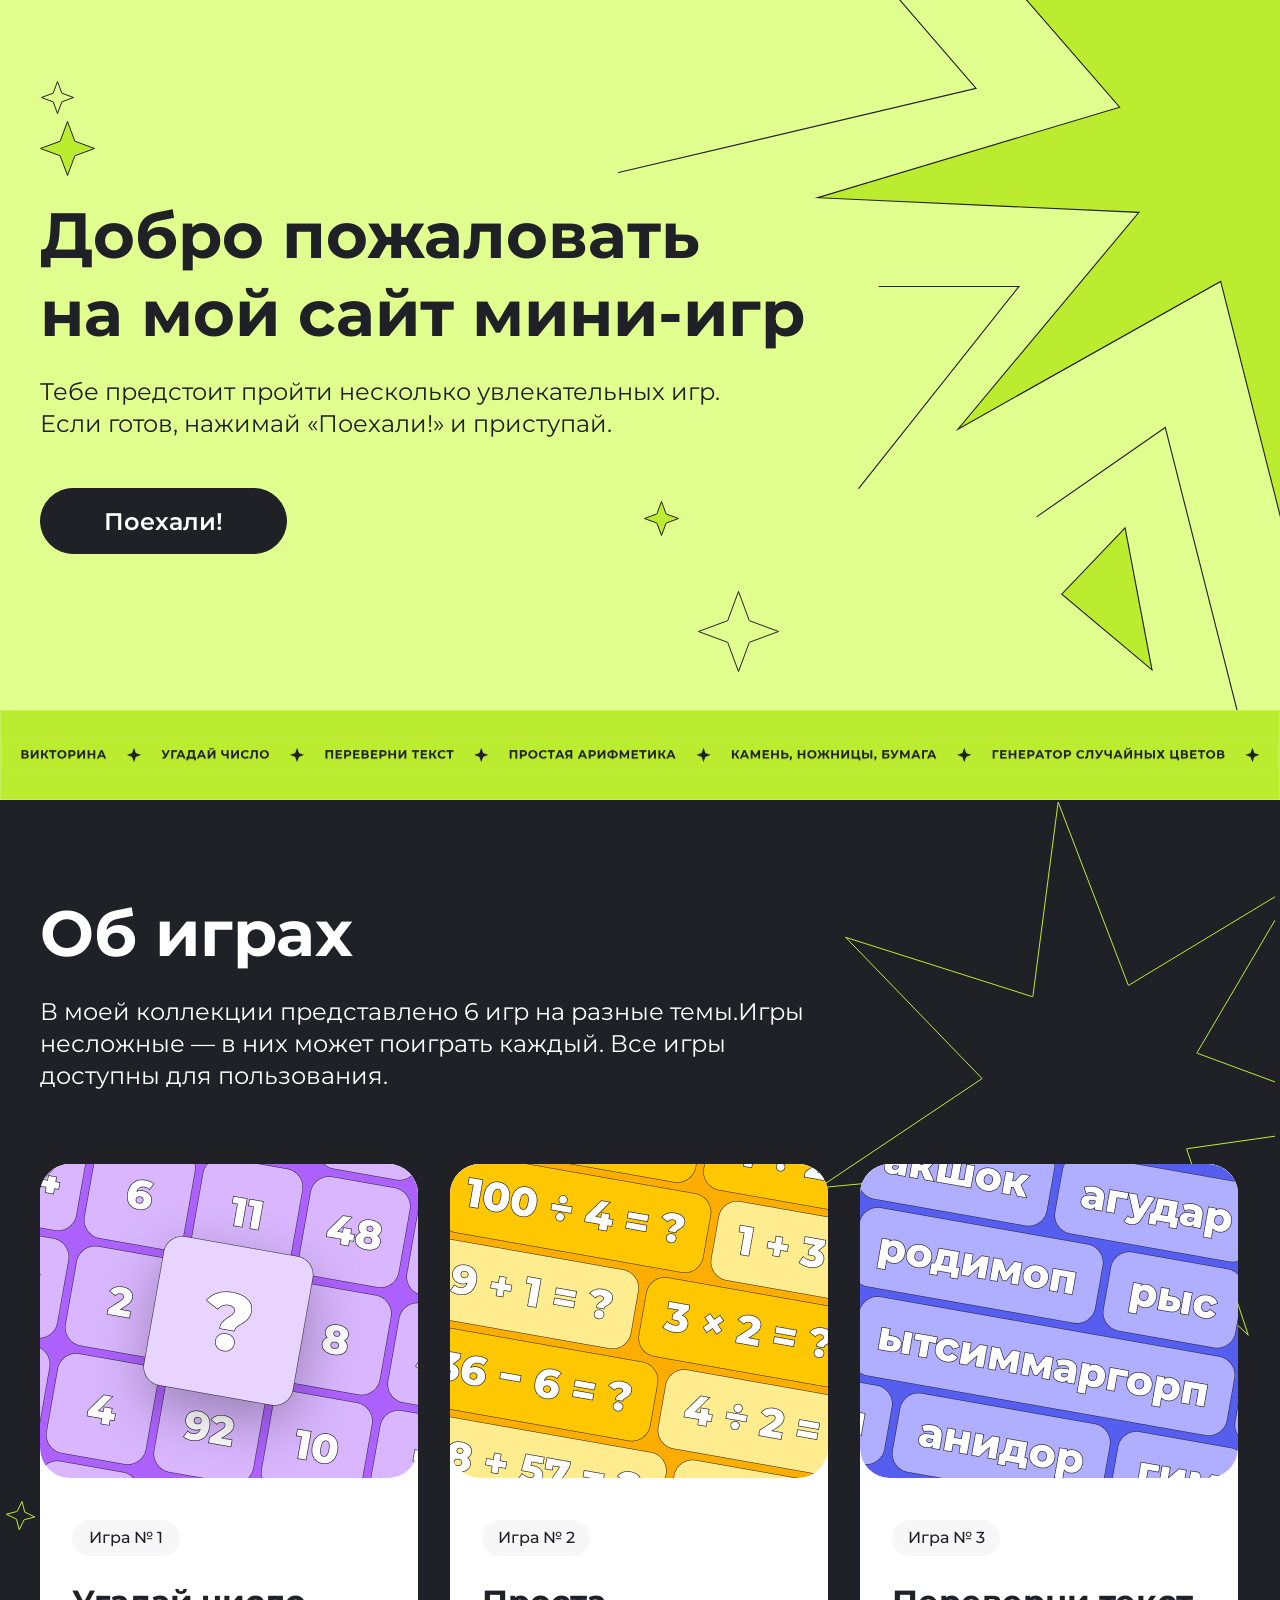
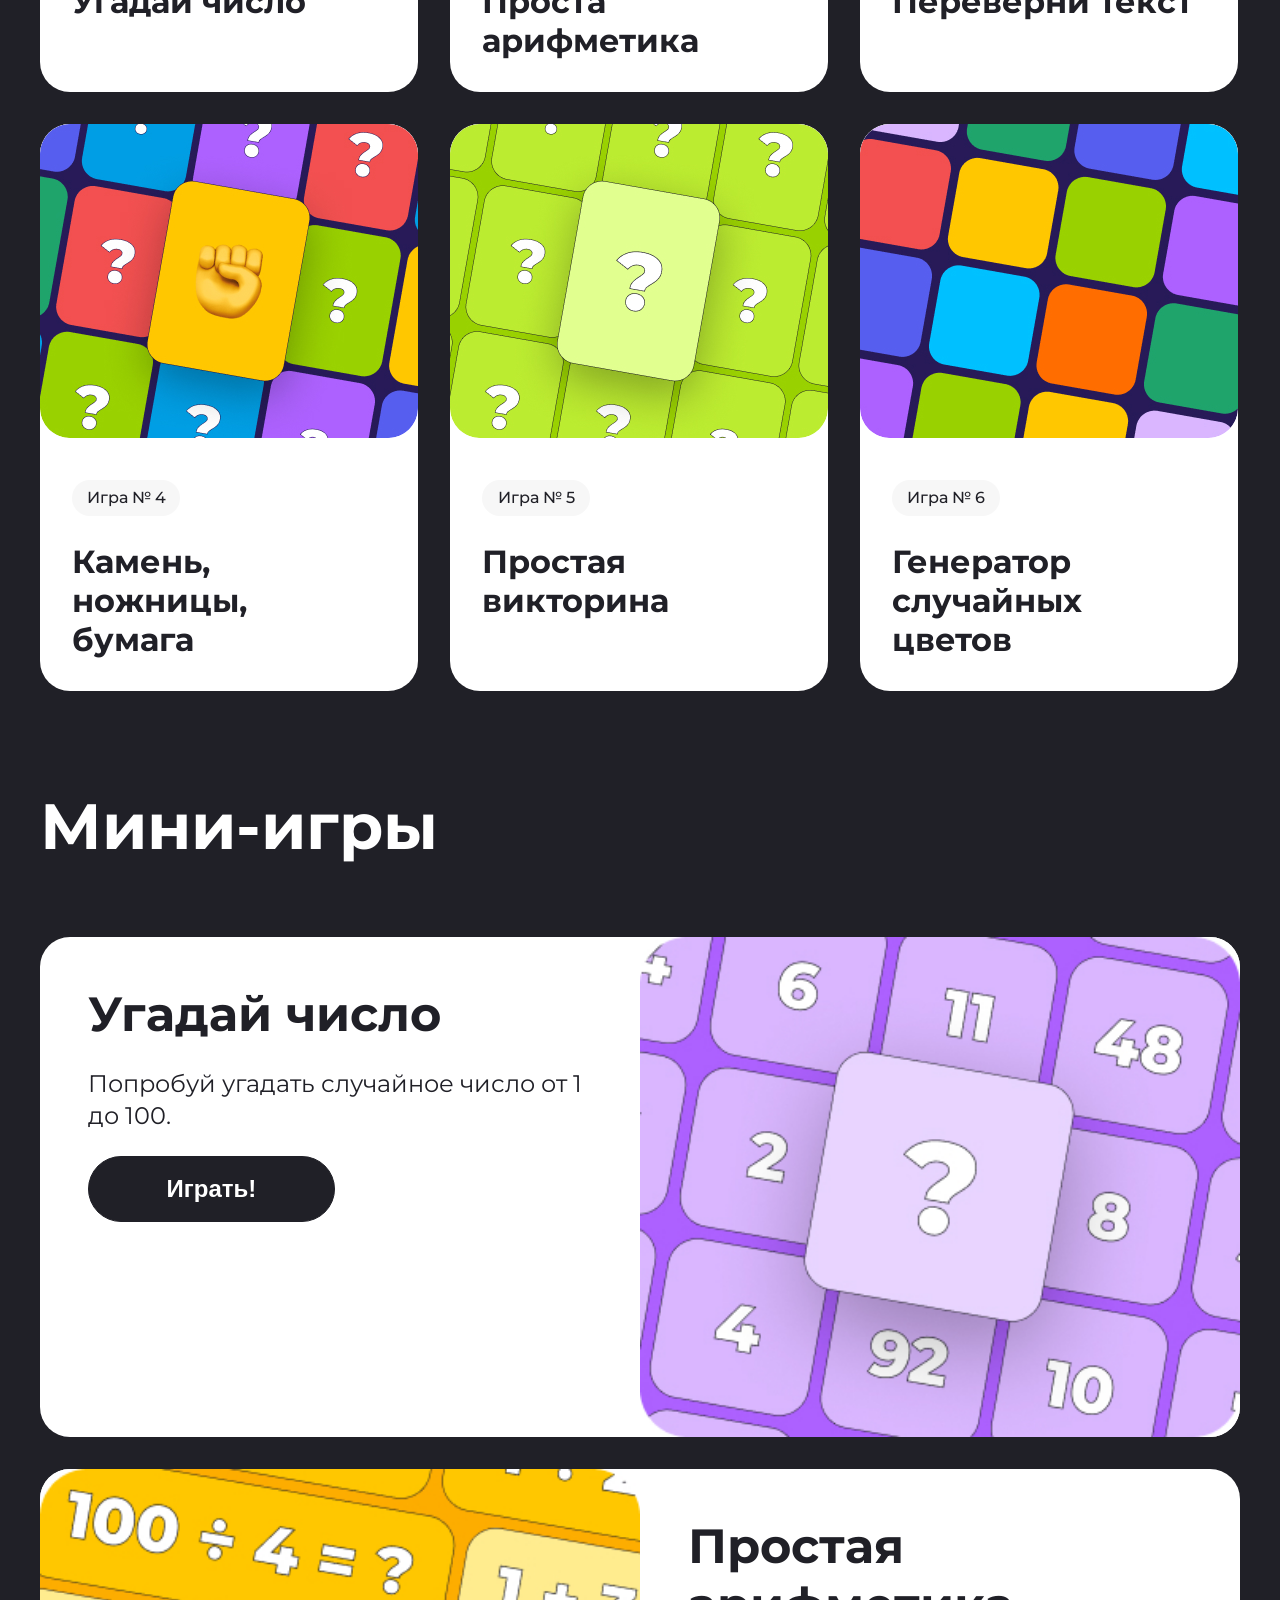
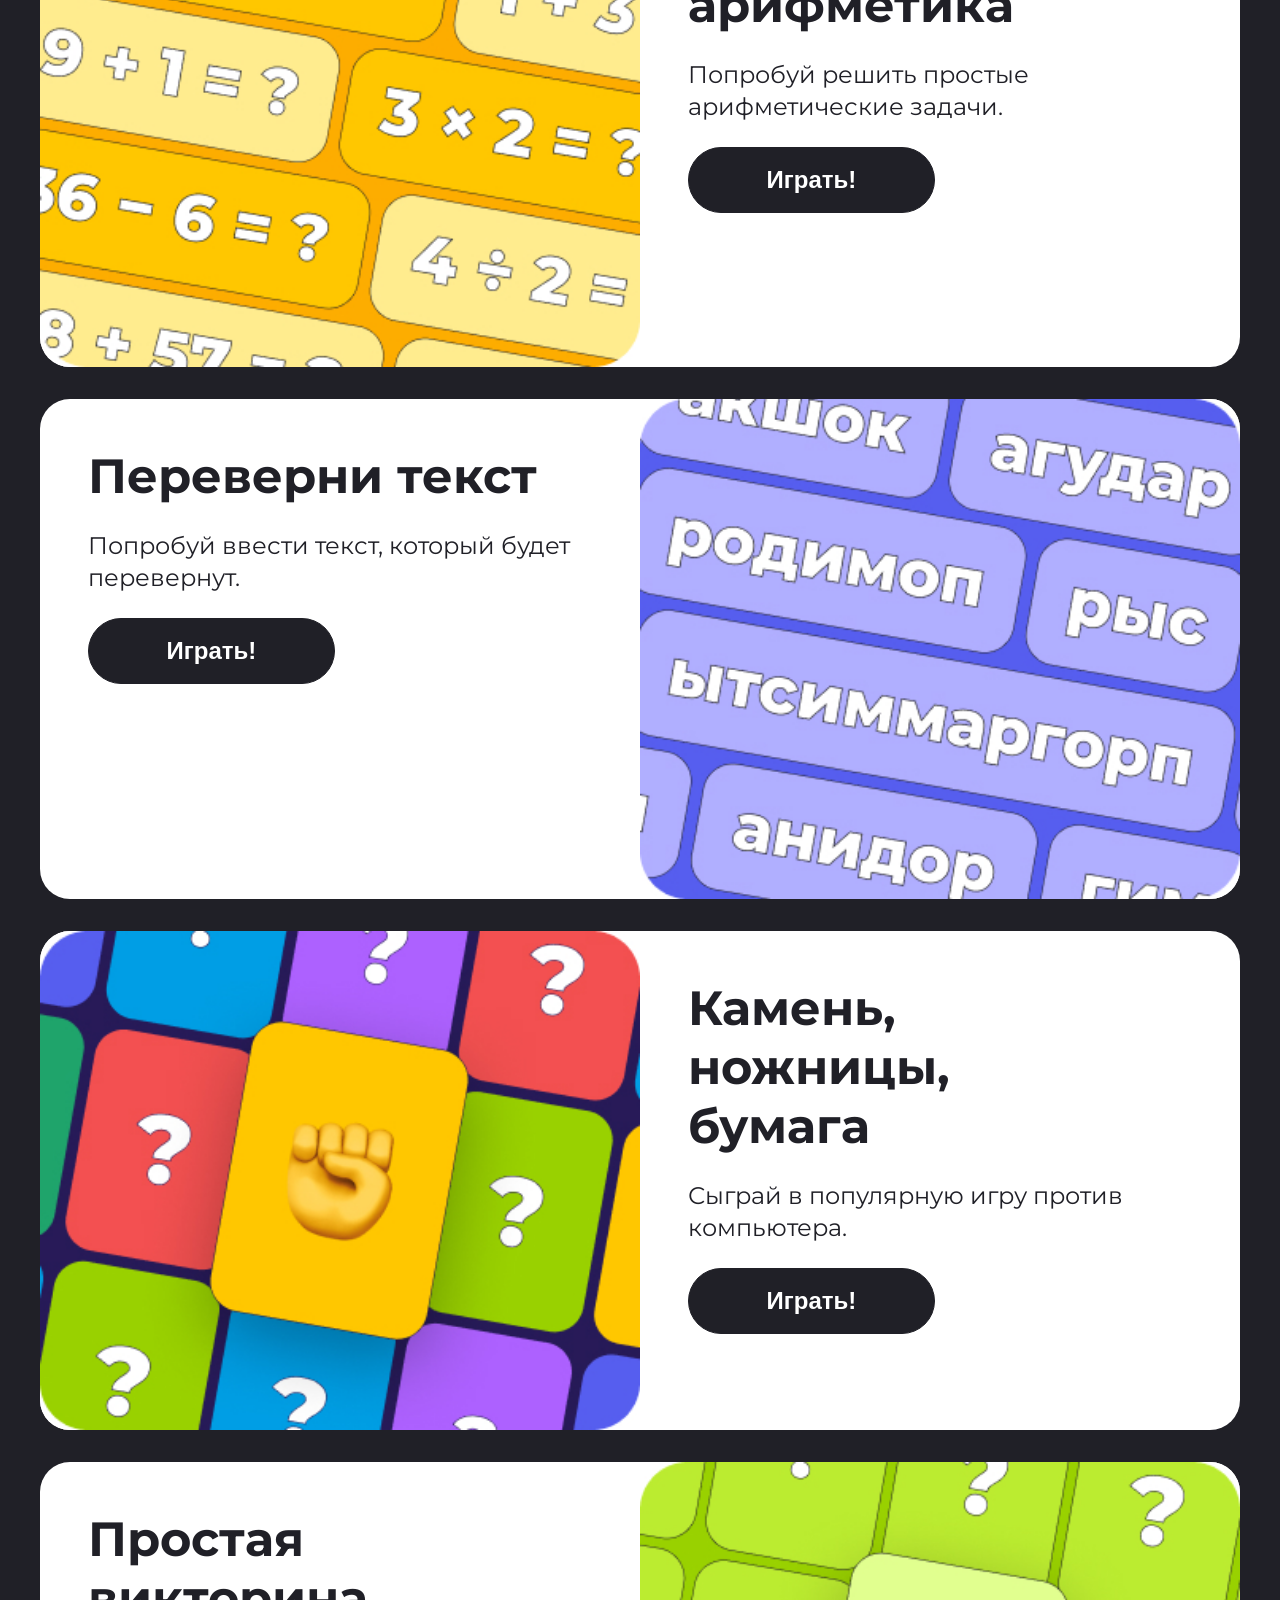
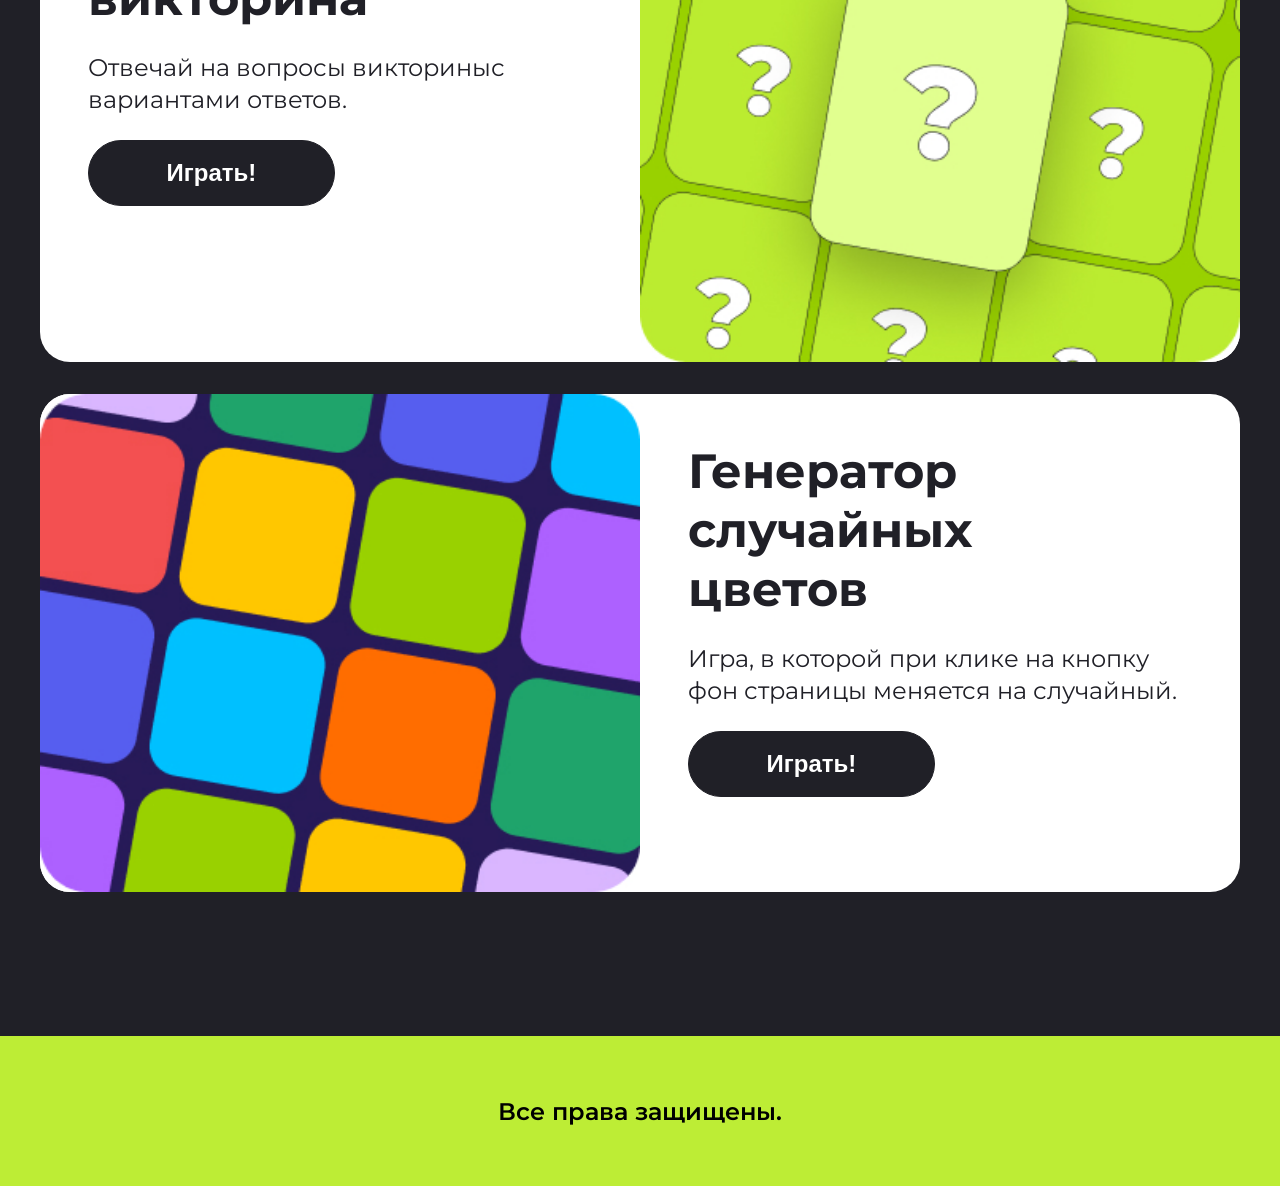
==== html-2hd/index.html @ 78766c41 "hw-4: Верстка сайта" ====
<!DOCTYPE html>
<html lang="en">
<head>
    <meta charset="UTF-8">
    <meta name="viewport" content="width=device-width, initial-scale=1.0">
    <title>mini games</title>
    <link rel="stylesheet" href="style.css">
    <link href="https://fonts.googleapis.com/css2?family=Montserrat:ital,wght@0,100..900;1,100..900&amp;display=swap" rel="stylesheet">
</head>
<body>
    <header class="header-img center">
        <img class="header-img__group" src="./img/Group 1597880565.svg" alt="Картинка для десктопа">
        <img class="header-img__mobil" src="./mobil/Vector.svg" alt="Картинка для мобильных">
        <img class="header-img__star2" src="./img/Star 2.svg" alt="Картинка для десктопа">
        <img class="header-img__mobil1" src="./mobil/svez.svg" alt="Картинка для мобильных">
        <img class="header-img__star3" src="./img/Star 3.svg" alt="Картинка для десктопа">
        <img class="header-img__mobil2" src="./mobil/svezd.svg" alt="Картинка для мобильных">
        <img class="header-img__star5" src="./img/Star 5.svg" alt="Картинка для десктопа">
        <img class="header-img__mobil3" src="./mobil/vniz.svg" alt="Картинка для мобильных">
        <img class="header-img__star4" src="./img/Star 4.svg" alt="Картинка для десктопа">
        <img class="header-img__mobil4" src="./mobil/vnizd.svg" alt="Картинка для мобильных">
        <section class="header-img__section">
            <h1 class="header-img__title">Добро пожаловать<br> на мой сайт мини-игр</h1>
            <p class="header-img__text">Тебе предстоит пройти несколько увлекательных игр. Если готов, нажимай «Поехали!» и приступай.</p>
            <a class="header-img__button button" href="#games">Поехали!</a>
        </section>
    </header>
    <div class="header-img__animated ">
            <img class="header-img__svg1" src="./mobil/Frame 2043683043.jpg" alt="">
            <svg class="header-img__svg " width="" height="" viewBox="0 0 3220 90" fill="none" xmlns="http://www.w3.org/2000/svg">
<foreignObject x="-50" y="-50" width="3320" height="190"><div xmlns="http://www.w3.org/1999/xhtml" style="backdrop-filter:blur(25px);clip-path:url(#bgblur_0_18933_1328_clip_path);height:100%;width:100%"></div></foreignObject><g data-figma-bg-blur-radius="50">
<rect width="3220" height="90" fill="#BCEC30"/>
<rect x="0.5" y="0.5" width="3219" height="89" stroke="white" stroke-opacity="0.2"/>
<path d="M66.16 43.05C67.44 43.43 68.42 44.05 69.1 44.91C69.78 45.77 70.12 46.83 70.12 48.09C70.12 49.95 69.41 51.4 67.99 52.44C66.59 53.48 64.58 54 61.96 54H51.61V33H61.39C63.83 33 65.73 33.47 67.09 34.41C68.45 35.35 69.13 36.69 69.13 38.43C69.13 39.47 68.87 40.39 68.35 41.19C67.83 41.97 67.1 42.59 66.16 43.05ZM56.44 41.7H60.97C62.03 41.7 62.83 41.49 63.37 41.07C63.91 40.63 64.18 39.99 64.18 39.15C64.18 38.33 63.9 37.7 63.34 37.26C62.8 36.82 62.01 36.6 60.97 36.6H56.44V41.7ZM61.78 50.4C64.06 50.4 65.2 49.5 65.2 47.7C65.2 45.96 64.06 45.09 61.78 45.09H56.44V50.4H61.78ZM75.1635 33H79.9935V46.68L90.0135 33H94.5735V54H89.7735V40.35L79.7535 54H75.1635V33ZM109.132 45.54H105.772V54H100.942V33H105.772V41.49H109.252L114.772 33H119.902L113.032 43.14L120.112 54H114.592L109.132 45.54ZM139.405 36.96H132.685V54H127.885V36.96H121.195V33H139.405V36.96ZM153.383 54.36C151.203 54.36 149.233 53.89 147.473 52.95C145.733 52.01 144.363 50.72 143.363 49.08C142.383 47.42 141.893 45.56 141.893 43.5C141.893 41.44 142.383 39.59 143.363 37.95C144.363 36.29 145.733 34.99 147.473 34.05C149.233 33.11 151.203 32.64 153.383 32.64C155.563 32.64 157.523 33.11 159.263 34.05C161.003 34.99 162.373 36.29 163.373 37.95C164.373 39.59 164.873 41.44 164.873 43.5C164.873 45.56 164.373 47.42 163.373 49.08C162.373 50.72 161.003 52.01 159.263 52.95C157.523 53.89 155.563 54.36 153.383 54.36ZM153.383 50.22C154.623 50.22 155.743 49.94 156.743 49.38C157.743 48.8 158.523 48 159.083 46.98C159.663 45.96 159.953 44.8 159.953 43.5C159.953 42.2 159.663 41.04 159.083 40.02C158.523 39 157.743 38.21 156.743 37.65C155.743 37.07 154.623 36.78 153.383 36.78C152.143 36.78 151.023 37.07 150.023 37.65C149.023 38.21 148.233 39 147.653 40.02C147.093 41.04 146.813 42.2 146.813 43.5C146.813 44.8 147.093 45.96 147.653 46.98C148.233 48 149.023 48.8 150.023 49.38C151.023 49.94 152.143 50.22 153.383 50.22ZM178.907 33C180.767 33 182.377 33.31 183.737 33.93C185.117 34.55 186.177 35.43 186.917 36.57C187.657 37.71 188.027 39.06 188.027 40.62C188.027 42.16 187.657 43.51 186.917 44.67C186.177 45.81 185.117 46.69 183.737 47.31C182.377 47.91 180.767 48.21 178.907 48.21H174.677V54H169.817V33H178.907ZM178.637 44.25C180.097 44.25 181.207 43.94 181.967 43.32C182.727 42.68 183.107 41.78 183.107 40.62C183.107 39.44 182.727 38.54 181.967 37.92C181.207 37.28 180.097 36.96 178.637 36.96H174.677V44.25H178.637ZM192.433 33H197.263V46.68L207.283 33H211.843V54H207.043V40.35L197.023 54H192.433V33ZM237.532 33V54H232.672V45.39H223.132V54H218.272V33H223.132V41.28H232.672V33H237.532ZM258.213 49.5H248.463L246.603 54H241.623L250.983 33H255.783L265.173 54H260.073L258.213 49.5ZM256.683 45.81L253.353 37.77L250.023 45.81H256.683Z" fill="#202027"/>
<path d="M335 27L339.862 40.1384L353 45L339.862 49.8616L335 63L330.138 49.8616L317 45L330.138 40.1384L335 27Z" fill="#202027"/>
<path d="M425.57 33L416.63 49.62C415.77 51.22 414.73 52.43 413.51 53.25C412.31 54.07 411 54.48 409.58 54.48C408.48 54.48 407.34 54.24 406.16 53.76L407.33 50.07C408.17 50.33 408.87 50.46 409.43 50.46C410.03 50.46 410.57 50.32 411.05 50.04C411.53 49.74 411.97 49.28 412.37 48.66L412.55 48.42L404.27 33H409.46L415.04 44.28L420.8 33H425.57ZM443.87 36.96H433.879L433.91 54H429.08V33H443.9L443.87 36.96ZM458.21 49.5H448.46L446.6 54H441.62L450.98 33H455.78L465.17 54H460.07L458.21 49.5ZM456.68 45.81L453.35 37.77L450.02 45.81H456.68ZM490.991 50.04V58.35H486.491V54H471.671V58.35H467.171L467.201 50.04H468.041C469.301 50 470.191 49.08 470.711 47.28C471.231 45.48 471.551 42.91 471.671 39.57L471.911 33H488.051V50.04H490.991ZM475.961 40.02C475.861 42.52 475.651 44.62 475.331 46.32C475.011 48 474.521 49.24 473.861 50.04H483.251V36.96H476.051L475.961 40.02ZM509.858 49.5H500.108L498.248 54H493.268L502.628 33H507.428L516.818 54H511.718L509.858 49.5ZM508.328 45.81L504.998 37.77L501.668 45.81H508.328ZM520.803 33H525.633V46.68L535.653 33H540.213V54H535.413V40.35L525.393 54H520.803V33ZM530.493 31.65C526.653 31.65 524.713 30.12 524.673 27.06H528.003C528.043 28.52 528.873 29.25 530.493 29.25C531.293 29.25 531.903 29.07 532.323 28.71C532.743 28.33 532.963 27.78 532.983 27.06H536.313C536.293 28.56 535.803 29.7 534.843 30.48C533.883 31.26 532.433 31.65 530.493 31.65ZM573.588 33V54H568.788V46.44C566.968 47.1 565.278 47.43 563.718 47.43C560.898 47.43 558.738 46.76 557.238 45.42C555.738 44.06 554.988 42.11 554.988 39.57V33H559.788V39.03C559.788 40.47 560.168 41.56 560.928 42.3C561.708 43.02 562.828 43.38 564.288 43.38C565.888 43.38 567.388 43.07 568.788 42.45V33H573.588ZM580.009 33H584.839V46.68L594.859 33H599.419V54H594.619V40.35L584.599 54H580.009V33ZM615.777 54.36C613.637 54.36 611.697 53.9 609.957 52.98C608.237 52.04 606.877 50.75 605.877 49.11C604.897 47.45 604.407 45.58 604.407 43.5C604.407 41.42 604.897 39.56 605.877 37.92C606.877 36.26 608.237 34.97 609.957 34.05C611.697 33.11 613.647 32.64 615.807 32.64C617.627 32.64 619.267 32.96 620.727 33.6C622.207 34.24 623.447 35.16 624.447 36.36L621.327 39.24C619.907 37.6 618.147 36.78 616.047 36.78C614.747 36.78 613.587 37.07 612.567 37.65C611.547 38.21 610.747 39 610.167 40.02C609.607 41.04 609.327 42.2 609.327 43.5C609.327 44.8 609.607 45.96 610.167 46.98C610.747 48 611.547 48.8 612.567 49.38C613.587 49.94 614.747 50.22 616.047 50.22C618.147 50.22 619.907 49.39 621.327 47.73L624.447 50.61C623.447 51.83 622.207 52.76 620.727 53.4C619.247 54.04 617.597 54.36 615.777 54.36ZM647.037 33V54H642.237V36.96H635.037L634.887 41.34C634.787 44.32 634.547 46.74 634.167 48.6C633.787 50.44 633.147 51.86 632.247 52.86C631.367 53.84 630.127 54.33 628.527 54.33C627.867 54.33 627.067 54.22 626.127 54L626.427 49.89C626.687 49.97 626.977 50.01 627.297 50.01C628.457 50.01 629.267 49.33 629.727 47.97C630.187 46.59 630.477 44.44 630.597 41.52L630.897 33H647.037ZM663.502 54.36C661.322 54.36 659.352 53.89 657.592 52.95C655.852 52.01 654.482 50.72 653.482 49.08C652.502 47.42 652.012 45.56 652.012 43.5C652.012 41.44 652.502 39.59 653.482 37.95C654.482 36.29 655.852 34.99 657.592 34.05C659.352 33.11 661.322 32.64 663.502 32.64C665.682 32.64 667.642 33.11 669.382 34.05C671.122 34.99 672.492 36.29 673.492 37.95C674.492 39.59 674.992 41.44 674.992 43.5C674.992 45.56 674.492 47.42 673.492 49.08C672.492 50.72 671.122 52.01 669.382 52.95C667.642 53.89 665.682 54.36 663.502 54.36ZM663.502 50.22C664.742 50.22 665.862 49.94 666.862 49.38C667.862 48.8 668.642 48 669.202 46.98C669.782 45.96 670.072 44.8 670.072 43.5C670.072 42.2 669.782 41.04 669.202 40.02C668.642 39 667.862 38.21 666.862 37.65C665.862 37.07 664.742 36.78 663.502 36.78C662.262 36.78 661.142 37.07 660.142 37.65C659.142 38.21 658.352 39 657.772 40.02C657.212 41.04 656.932 42.2 656.932 43.5C656.932 44.8 657.212 45.96 657.772 46.98C658.352 48 659.142 48.8 660.142 49.38C661.142 49.94 662.262 50.22 663.502 50.22Z" fill="#202027"/>
<path d="M746 27L750.862 40.1384L764 45L750.862 49.8616L746 63L741.138 49.8616L728 45L741.138 40.1384L746 27Z" fill="#202027"/>
<path d="M836.75 33V54H831.92V36.96H822.44V54H817.61V33H836.75ZM859.416 50.1V54H843.156V33H859.026V36.9H847.986V41.46H857.736V45.24H847.986V50.1H859.416ZM873.631 33C875.491 33 877.101 33.31 878.461 33.93C879.841 34.55 880.901 35.43 881.641 36.57C882.381 37.71 882.751 39.06 882.751 40.62C882.751 42.16 882.381 43.51 881.641 44.67C880.901 45.81 879.841 46.69 878.461 47.31C877.101 47.91 875.491 48.21 873.631 48.21H869.401V54H864.541V33H873.631ZM873.361 44.25C874.821 44.25 875.931 43.94 876.691 43.32C877.451 42.68 877.831 41.78 877.831 40.62C877.831 39.44 877.451 38.54 876.691 37.92C875.931 37.28 874.821 36.96 873.361 36.96H869.401V44.25H873.361ZM903.417 50.1V54H887.157V33H903.027V36.9H891.987V41.46H901.737V45.24H891.987V50.1H903.417ZM923.093 43.05C924.373 43.43 925.353 44.05 926.033 44.91C926.713 45.77 927.053 46.83 927.053 48.09C927.053 49.95 926.343 51.4 924.923 52.44C923.523 53.48 921.513 54 918.893 54H908.543V33H918.323C920.763 33 922.663 33.47 924.023 34.41C925.383 35.35 926.063 36.69 926.063 38.43C926.063 39.47 925.803 40.39 925.283 41.19C924.763 41.97 924.033 42.59 923.093 43.05ZM913.373 41.7H917.903C918.963 41.7 919.763 41.49 920.303 41.07C920.843 40.63 921.113 39.99 921.113 39.15C921.113 38.33 920.833 37.7 920.273 37.26C919.733 36.82 918.943 36.6 917.903 36.6H913.373V41.7ZM918.713 50.4C920.993 50.4 922.133 49.5 922.133 47.7C922.133 45.96 920.993 45.09 918.713 45.09H913.373V50.4H918.713ZM948.356 50.1V54H932.096V33H947.966V36.9H936.926V41.46H946.676V45.24H936.926V50.1H948.356ZM962.572 33C964.432 33 966.042 33.31 967.402 33.93C968.782 34.55 969.842 35.43 970.582 36.57C971.322 37.71 971.692 39.06 971.692 40.62C971.692 42.16 971.322 43.51 970.582 44.67C969.842 45.81 968.782 46.69 967.402 47.31C966.042 47.91 964.432 48.21 962.572 48.21H958.342V54H953.482V33H962.572ZM962.302 44.25C963.762 44.25 964.872 43.94 965.632 43.32C966.392 42.68 966.772 41.78 966.772 40.62C966.772 39.44 966.392 38.54 965.632 37.92C964.872 37.28 963.762 36.96 962.302 36.96H958.342V44.25H962.302ZM995.358 33V54H990.498V45.39H980.958V54H976.098V33H980.958V41.28H990.498V33H995.358ZM1001.82 33H1006.65V46.68L1016.67 33H1021.23V54H1016.43V40.35L1006.41 54H1001.82V33ZM1053.4 36.96H1046.68V54H1041.88V36.96H1035.19V33H1053.4V36.96ZM1073.92 50.1V54H1057.66V33H1073.53V36.9H1062.49V41.46H1072.24V45.24H1062.49V50.1H1073.92ZM1087.17 45.54H1083.81V54H1078.98V33H1083.81V41.49H1087.29L1092.81 33H1097.94L1091.07 43.14L1098.15 54H1092.63L1087.17 45.54ZM1111.47 54.36C1109.33 54.36 1107.39 53.9 1105.65 52.98C1103.93 52.04 1102.57 50.75 1101.57 49.11C1100.59 47.45 1100.1 45.58 1100.1 43.5C1100.1 41.42 1100.59 39.56 1101.57 37.92C1102.57 36.26 1103.93 34.97 1105.65 34.05C1107.39 33.11 1109.34 32.64 1111.5 32.64C1113.32 32.64 1114.96 32.96 1116.42 33.6C1117.9 34.24 1119.14 35.16 1120.14 36.36L1117.02 39.24C1115.6 37.6 1113.84 36.78 1111.74 36.78C1110.44 36.78 1109.28 37.07 1108.26 37.65C1107.24 38.21 1106.44 39 1105.86 40.02C1105.3 41.04 1105.02 42.2 1105.02 43.5C1105.02 44.8 1105.3 45.96 1105.86 46.98C1106.44 48 1107.24 48.8 1108.26 49.38C1109.28 49.94 1110.44 50.22 1111.74 50.22C1113.84 50.22 1115.6 49.39 1117.02 47.73L1120.14 50.61C1119.14 51.83 1117.9 52.76 1116.42 53.4C1114.94 54.04 1113.29 54.36 1111.47 54.36ZM1140.35 36.96H1133.63V54H1128.83V36.96H1122.14V33H1140.35V36.96Z" fill="#202027"/>
<path d="M1210 27L1214.86 40.1384L1228 45L1214.86 49.8616L1210 63L1205.14 49.8616L1192 45L1205.14 40.1384L1210 27Z" fill="#202027"/>
<path d="M1300.75 33V54H1295.92V36.96H1286.44V54H1281.61V33H1300.75ZM1316.25 33C1318.11 33 1319.72 33.31 1321.08 33.93C1322.46 34.55 1323.52 35.43 1324.26 36.57C1325 37.71 1325.37 39.06 1325.37 40.62C1325.37 42.16 1325 43.51 1324.26 44.67C1323.52 45.81 1322.46 46.69 1321.08 47.31C1319.72 47.91 1318.11 48.21 1316.25 48.21H1312.02V54H1307.16V33H1316.25ZM1315.98 44.25C1317.44 44.25 1318.55 43.94 1319.31 43.32C1320.07 42.68 1320.45 41.78 1320.45 40.62C1320.45 39.44 1320.07 38.54 1319.31 37.92C1318.55 37.28 1317.44 36.96 1315.98 36.96H1312.02V44.25H1315.98ZM1340.08 54.36C1337.9 54.36 1335.93 53.89 1334.17 52.95C1332.43 52.01 1331.06 50.72 1330.06 49.08C1329.08 47.42 1328.59 45.56 1328.59 43.5C1328.59 41.44 1329.08 39.59 1330.06 37.95C1331.06 36.29 1332.43 34.99 1334.17 34.05C1335.93 33.11 1337.9 32.64 1340.08 32.64C1342.26 32.64 1344.22 33.11 1345.96 34.05C1347.7 34.99 1349.07 36.29 1350.07 37.95C1351.07 39.59 1351.57 41.44 1351.57 43.5C1351.57 45.56 1351.07 47.42 1350.07 49.08C1349.07 50.72 1347.7 52.01 1345.96 52.95C1344.22 53.89 1342.26 54.36 1340.08 54.36ZM1340.08 50.22C1341.32 50.22 1342.44 49.94 1343.44 49.38C1344.44 48.8 1345.22 48 1345.78 46.98C1346.36 45.96 1346.65 44.8 1346.65 43.5C1346.65 42.2 1346.36 41.04 1345.78 40.02C1345.22 39 1344.44 38.21 1343.44 37.65C1342.44 37.07 1341.32 36.78 1340.08 36.78C1338.84 36.78 1337.72 37.07 1336.72 37.65C1335.72 38.21 1334.93 39 1334.35 40.02C1333.79 41.04 1333.51 42.2 1333.51 43.5C1333.51 44.8 1333.79 45.96 1334.35 46.98C1334.93 48 1335.72 48.8 1336.72 49.38C1337.72 49.94 1338.84 50.22 1340.08 50.22ZM1366.45 54.36C1364.31 54.36 1362.37 53.9 1360.63 52.98C1358.91 52.04 1357.55 50.75 1356.55 49.11C1355.57 47.45 1355.08 45.58 1355.08 43.5C1355.08 41.42 1355.57 39.56 1356.55 37.92C1357.55 36.26 1358.91 34.97 1360.63 34.05C1362.37 33.11 1364.32 32.64 1366.48 32.64C1368.3 32.64 1369.94 32.96 1371.4 33.6C1372.88 34.24 1374.12 35.16 1375.12 36.36L1372 39.24C1370.58 37.6 1368.82 36.78 1366.72 36.78C1365.42 36.78 1364.26 37.07 1363.24 37.65C1362.22 38.21 1361.42 39 1360.84 40.02C1360.28 41.04 1360 42.2 1360 43.5C1360 44.8 1360.28 45.96 1360.84 46.98C1361.42 48 1362.22 48.8 1363.24 49.38C1364.26 49.94 1365.42 50.22 1366.72 50.22C1368.82 50.22 1370.58 49.39 1372 47.73L1375.12 50.61C1374.12 51.83 1372.88 52.76 1371.4 53.4C1369.92 54.04 1368.27 54.36 1366.45 54.36ZM1395.33 36.96H1388.61V54H1383.81V36.96H1377.12V33H1395.33V36.96ZM1412.75 49.5H1403L1401.14 54H1396.16L1405.52 33H1410.32L1419.71 54H1414.61L1412.75 49.5ZM1411.22 45.81L1407.89 37.77L1404.56 45.81H1411.22ZM1439.38 33V54H1434.58V48.42H1430.14L1426.42 54H1421.29L1425.67 47.67C1424.25 47.09 1423.16 46.22 1422.4 45.06C1421.64 43.88 1421.26 42.47 1421.26 40.83C1421.26 39.21 1421.63 37.82 1422.37 36.66C1423.11 35.48 1424.16 34.58 1425.52 33.96C1426.88 33.32 1428.48 33 1430.32 33H1439.38ZM1430.44 36.96C1429.06 36.96 1428 37.28 1427.26 37.92C1426.54 38.56 1426.18 39.51 1426.18 40.77C1426.18 41.99 1426.53 42.93 1427.23 43.59C1427.93 44.25 1428.96 44.58 1430.32 44.58H1434.58V36.96H1430.44ZM1469.76 49.5H1460.01L1458.15 54H1453.17L1462.53 33H1467.33L1476.72 54H1471.62L1469.76 49.5ZM1468.23 45.81L1464.9 37.77L1461.57 45.81H1468.23ZM1489.79 33C1491.65 33 1493.26 33.31 1494.62 33.93C1496 34.55 1497.06 35.43 1497.8 36.57C1498.54 37.71 1498.91 39.06 1498.91 40.62C1498.91 42.16 1498.54 43.51 1497.8 44.67C1497.06 45.81 1496 46.69 1494.62 47.31C1493.26 47.91 1491.65 48.21 1489.79 48.21H1485.56V54H1480.7V33H1489.79ZM1489.52 44.25C1490.98 44.25 1492.09 43.94 1492.85 43.32C1493.61 42.68 1493.99 41.78 1493.99 40.62C1493.99 39.44 1493.61 38.54 1492.85 37.92C1492.09 37.28 1490.98 36.96 1489.52 36.96H1485.56V44.25H1489.52ZM1503.32 33H1508.15V46.68L1518.17 33H1522.73V54H1517.93V40.35L1507.91 54H1503.32V33ZM1554.03 43.44C1554.03 46.22 1553.08 48.41 1551.18 50.01C1549.3 51.59 1546.59 52.47 1543.05 52.65V54.93H1538.58V52.62C1535.02 52.42 1532.29 51.53 1530.39 49.95C1528.51 48.35 1527.57 46.18 1527.57 43.44C1527.57 40.68 1528.51 38.52 1530.39 36.96C1532.29 35.38 1535.02 34.48 1538.58 34.26V32.1H1543.05V34.23C1546.59 34.43 1549.3 35.33 1551.18 36.93C1553.08 38.53 1554.03 40.7 1554.03 43.44ZM1543.05 48.84C1545.17 48.64 1546.75 48.1 1547.79 47.22C1548.83 46.32 1549.35 45.05 1549.35 43.41C1549.35 40.21 1547.25 38.43 1543.05 38.07V48.84ZM1532.28 43.44C1532.28 46.6 1534.38 48.4 1538.58 48.84V38.07C1536.44 38.27 1534.85 38.81 1533.81 39.69C1532.79 40.55 1532.28 41.8 1532.28 43.44ZM1577.97 54L1577.94 41.43L1571.76 51.78H1569.6L1563.42 41.67V54H1558.86V33H1562.88L1570.74 46.05L1578.48 33H1582.5L1582.53 54H1577.97ZM1605.21 50.1V54H1588.95V33H1604.82V36.9H1593.78V41.46H1603.53V45.24H1593.78V50.1H1605.21ZM1626.38 36.96H1619.66V54H1614.86V36.96H1608.17V33H1626.38V36.96ZM1630.64 33H1635.47V46.68L1645.49 33H1650.05V54H1645.25V40.35L1635.23 54H1630.64V33ZM1664.6 45.54H1661.24V54H1656.41V33H1661.24V41.49H1664.72L1670.24 33H1675.37L1668.5 43.14L1675.58 54H1670.06L1664.6 45.54ZM1692.87 49.5H1683.12L1681.26 54H1676.28L1685.64 33H1690.44L1699.83 54H1694.73L1692.87 49.5ZM1691.34 45.81L1688.01 37.77L1684.68 45.81H1691.34Z" fill="#202027"/>
<path d="M1770 27L1774.86 40.1384L1788 45L1774.86 49.8616L1770 63L1765.14 49.8616L1752 45L1765.14 40.1384L1770 27Z" fill="#202027"/>
<path d="M1849.74 45.54H1846.38V54H1841.55V33H1846.38V41.49H1849.86L1855.38 33H1860.51L1853.64 43.14L1860.72 54H1855.2L1849.74 45.54ZM1878.01 49.5H1868.26L1866.4 54H1861.42L1870.78 33H1875.58L1884.97 54H1879.87L1878.01 49.5ZM1876.48 45.81L1873.15 37.77L1869.82 45.81H1876.48ZM1908.06 54L1908.03 41.43L1901.85 51.78H1899.69L1893.51 41.67V54H1888.95V33H1892.97L1900.83 46.05L1908.57 33H1912.59L1912.62 54H1908.06ZM1935.3 50.1V54H1919.04V33H1934.91V36.9H1923.87V41.46H1933.62V45.24H1923.87V50.1H1935.3ZM1959.68 33V54H1954.82V45.39H1945.28V54H1940.42V33H1945.28V41.28H1954.82V33H1959.68ZM1976.32 39.9C1978.88 39.9 1980.84 40.47 1982.2 41.61C1983.58 42.75 1984.27 44.44 1984.27 46.68C1984.27 49.06 1983.51 50.88 1981.99 52.14C1980.49 53.38 1978.37 54 1975.63 54H1966.15V33H1970.98V39.9H1976.32ZM1975.36 50.4C1976.62 50.4 1977.6 50.09 1978.3 49.47C1979.02 48.85 1979.38 47.95 1979.38 46.77C1979.38 44.59 1978.04 43.5 1975.36 43.5H1970.98V50.4H1975.36ZM1989.96 48.42C1990.8 48.42 1991.49 48.69 1992.03 49.23C1992.57 49.75 1992.84 50.44 1992.84 51.3C1992.84 51.7 1992.79 52.1 1992.69 52.5C1992.59 52.9 1992.37 53.5 1992.03 54.3L1990.32 58.62H1987.35L1988.67 53.85C1988.17 53.65 1987.77 53.33 1987.47 52.89C1987.19 52.43 1987.05 51.9 1987.05 51.3C1987.05 50.44 1987.32 49.75 1987.86 49.23C1988.42 48.69 1989.12 48.42 1989.96 48.42ZM2026.62 33V54H2021.76V45.39H2012.22V54H2007.36V33H2012.22V41.28H2021.76V33H2026.62ZM2043.1 54.36C2040.92 54.36 2038.95 53.89 2037.19 52.95C2035.45 52.01 2034.08 50.72 2033.08 49.08C2032.1 47.42 2031.61 45.56 2031.61 43.5C2031.61 41.44 2032.1 39.59 2033.08 37.95C2034.08 36.29 2035.45 34.99 2037.19 34.05C2038.95 33.11 2040.92 32.64 2043.1 32.64C2045.28 32.64 2047.24 33.11 2048.98 34.05C2050.72 34.99 2052.09 36.29 2053.09 37.95C2054.09 39.59 2054.59 41.44 2054.59 43.5C2054.59 45.56 2054.09 47.42 2053.09 49.08C2052.09 50.72 2050.72 52.01 2048.98 52.95C2047.24 53.89 2045.28 54.36 2043.1 54.36ZM2043.1 50.22C2044.34 50.22 2045.46 49.94 2046.46 49.38C2047.46 48.8 2048.24 48 2048.8 46.98C2049.38 45.96 2049.67 44.8 2049.67 43.5C2049.67 42.2 2049.38 41.04 2048.8 40.02C2048.24 39 2047.46 38.21 2046.46 37.65C2045.46 37.07 2044.34 36.78 2043.1 36.78C2041.86 36.78 2040.74 37.07 2039.74 37.65C2038.74 38.21 2037.95 39 2037.37 40.02C2036.81 41.04 2036.53 42.2 2036.53 43.5C2036.53 44.8 2036.81 45.96 2037.37 46.98C2037.95 48 2038.74 48.8 2039.74 49.38C2040.74 49.94 2041.86 50.22 2043.1 50.22ZM2077.83 45.54H2074.77V54H2070V45.54H2066.88L2062.17 54H2056.56L2062.86 43.02L2056.95 33H2062.08L2066.79 41.49H2070V33H2074.77V41.49H2077.89L2082.63 33H2087.76L2081.88 43.02L2088.15 54H2082.54L2077.83 45.54ZM2110.94 33V54H2106.08V45.39H2096.54V54H2091.68V33H2096.54V41.28H2106.08V33H2110.94ZM2117.4 33H2122.23V46.68L2132.25 33H2136.81V54H2132.01V40.35L2121.99 54H2117.4V33ZM2165.26 50.04V58.44H2160.79V54H2143.24V33H2148.07V50.04H2157.43V33H2162.26V50.04H2165.26ZM2179.83 39.9C2182.39 39.9 2184.35 40.47 2185.71 41.61C2187.09 42.75 2187.78 44.44 2187.78 46.68C2187.78 49.06 2187.02 50.88 2185.5 52.14C2184 53.38 2181.88 54 2179.14 54H2169.66V33H2174.49V39.9H2179.83ZM2178.87 50.4C2180.13 50.4 2181.11 50.09 2181.81 49.47C2182.53 48.85 2182.89 47.95 2182.89 46.77C2182.89 44.59 2181.55 43.5 2178.87 43.5H2174.49V50.4H2178.87ZM2190.45 33H2195.28V54H2190.45V33ZM2203.06 48.42C2203.9 48.42 2204.59 48.69 2205.13 49.23C2205.67 49.75 2205.94 50.44 2205.94 51.3C2205.94 51.7 2205.89 52.1 2205.79 52.5C2205.69 52.9 2205.47 53.5 2205.13 54.3L2203.42 58.62H2200.45L2201.77 53.85C2201.27 53.65 2200.87 53.33 2200.57 52.89C2200.29 52.43 2200.15 51.9 2200.15 51.3C2200.15 50.44 2200.42 49.75 2200.96 49.23C2201.52 48.69 2202.22 48.42 2203.06 48.42ZM2220.46 33H2237.41V36.87H2225.29V41.19H2231.11C2233.65 41.19 2235.58 41.72 2236.9 42.78C2238.24 43.84 2238.91 45.37 2238.91 47.37C2238.91 49.47 2238.17 51.1 2236.69 52.26C2235.21 53.42 2233.12 54 2230.42 54H2220.46V33ZM2230.15 50.4C2231.39 50.4 2232.34 50.16 2233 49.68C2233.66 49.18 2233.99 48.46 2233.99 47.52C2233.99 45.68 2232.71 44.76 2230.15 44.76H2225.29V50.4H2230.15ZM2261.97 33L2253.03 49.62C2252.17 51.22 2251.13 52.43 2249.91 53.25C2248.71 54.07 2247.4 54.48 2245.98 54.48C2244.88 54.48 2243.74 54.24 2242.56 53.76L2243.73 50.07C2244.57 50.33 2245.27 50.46 2245.83 50.46C2246.43 50.46 2246.97 50.32 2247.45 50.04C2247.93 49.74 2248.37 49.28 2248.77 48.66L2248.95 48.42L2240.67 33H2245.86L2251.44 44.28L2257.2 33H2261.97ZM2284.59 54L2284.56 41.43L2278.38 51.78H2276.22L2270.04 41.67V54H2265.48V33H2269.5L2277.36 46.05L2285.1 33H2289.12L2289.15 54H2284.59ZM2309.79 49.5H2300.04L2298.18 54H2293.2L2302.56 33H2307.36L2316.75 54H2311.65L2309.79 49.5ZM2308.26 45.81L2304.93 37.77L2301.6 45.81H2308.26ZM2335.53 36.96H2325.54L2325.57 54H2320.74V33H2335.56L2335.53 36.96ZM2349.87 49.5H2340.12L2338.26 54H2333.28L2342.64 33H2347.44L2356.83 54H2351.73L2349.87 49.5ZM2348.34 45.81L2345.01 37.77L2341.68 45.81H2348.34Z" fill="#202027"/>
<path d="M2427 27L2431.86 40.1384L2445 45L2431.86 49.8616L2427 63L2422.14 49.8616L2409 45L2422.14 40.1384L2427 27Z" fill="#202027"/>
<path d="M2513.4 36.96H2503.41L2503.44 54H2498.61V33H2513.43L2513.4 36.96ZM2533.85 50.1V54H2517.59V33H2533.46V36.9H2522.42V41.46H2532.17V45.24H2522.42V50.1H2533.85ZM2558.24 33V54H2553.38V45.39H2543.84V54H2538.98V33H2543.84V41.28H2553.38V33H2558.24ZM2580.96 50.1V54H2564.7V33H2580.57V36.9H2569.53V41.46H2579.28V45.24H2569.53V50.1H2580.96ZM2595.18 33C2597.04 33 2598.65 33.31 2600.01 33.93C2601.39 34.55 2602.45 35.43 2603.19 36.57C2603.93 37.71 2604.3 39.06 2604.3 40.62C2604.3 42.16 2603.93 43.51 2603.19 44.67C2602.45 45.81 2601.39 46.69 2600.01 47.31C2598.65 47.91 2597.04 48.21 2595.18 48.21H2590.95V54H2586.09V33H2595.18ZM2594.91 44.25C2596.37 44.25 2597.48 43.94 2598.24 43.32C2599 42.68 2599.38 41.78 2599.38 40.62C2599.38 39.44 2599 38.54 2598.24 37.92C2597.48 37.28 2596.37 36.96 2594.91 36.96H2590.95V44.25H2594.91ZM2621.87 49.5H2612.12L2610.26 54H2605.28L2614.64 33H2619.44L2628.83 54H2623.73L2621.87 49.5ZM2620.34 45.81L2617.01 37.77L2613.68 45.81H2620.34ZM2647.81 36.96H2641.09V54H2636.29V36.96H2629.6V33H2647.81V36.96ZM2661.79 54.36C2659.61 54.36 2657.64 53.89 2655.88 52.95C2654.14 52.01 2652.77 50.72 2651.77 49.08C2650.79 47.42 2650.3 45.56 2650.3 43.5C2650.3 41.44 2650.79 39.59 2651.77 37.95C2652.77 36.29 2654.14 34.99 2655.88 34.05C2657.64 33.11 2659.61 32.64 2661.79 32.64C2663.97 32.64 2665.93 33.11 2667.67 34.05C2669.41 34.99 2670.78 36.29 2671.78 37.95C2672.78 39.59 2673.28 41.44 2673.28 43.5C2673.28 45.56 2672.78 47.42 2671.78 49.08C2670.78 50.72 2669.41 52.01 2667.67 52.95C2665.93 53.89 2663.97 54.36 2661.79 54.36ZM2661.79 50.22C2663.03 50.22 2664.15 49.94 2665.15 49.38C2666.15 48.8 2666.93 48 2667.49 46.98C2668.07 45.96 2668.36 44.8 2668.36 43.5C2668.36 42.2 2668.07 41.04 2667.49 40.02C2666.93 39 2666.15 38.21 2665.15 37.65C2664.15 37.07 2663.03 36.78 2661.79 36.78C2660.55 36.78 2659.43 37.07 2658.43 37.65C2657.43 38.21 2656.64 39 2656.06 40.02C2655.5 41.04 2655.22 42.2 2655.22 43.5C2655.22 44.8 2655.5 45.96 2656.06 46.98C2656.64 48 2657.43 48.8 2658.43 49.38C2659.43 49.94 2660.55 50.22 2661.79 50.22ZM2687.31 33C2689.17 33 2690.78 33.31 2692.14 33.93C2693.52 34.55 2694.58 35.43 2695.32 36.57C2696.06 37.71 2696.43 39.06 2696.43 40.62C2696.43 42.16 2696.06 43.51 2695.32 44.67C2694.58 45.81 2693.52 46.69 2692.14 47.31C2690.78 47.91 2689.17 48.21 2687.31 48.21H2683.08V54H2678.22V33H2687.31ZM2687.04 44.25C2688.5 44.25 2689.61 43.94 2690.37 43.32C2691.13 42.68 2691.51 41.78 2691.51 40.62C2691.51 39.44 2691.13 38.54 2690.37 37.92C2689.61 37.28 2688.5 36.96 2687.04 36.96H2683.08V44.25H2687.04ZM2720.75 54.36C2718.61 54.36 2716.67 53.9 2714.93 52.98C2713.21 52.04 2711.85 50.75 2710.85 49.11C2709.87 47.45 2709.38 45.58 2709.38 43.5C2709.38 41.42 2709.87 39.56 2710.85 37.92C2711.85 36.26 2713.21 34.97 2714.93 34.05C2716.67 33.11 2718.62 32.64 2720.78 32.64C2722.6 32.64 2724.24 32.96 2725.7 33.6C2727.18 34.24 2728.42 35.16 2729.42 36.36L2726.3 39.24C2724.88 37.6 2723.12 36.78 2721.02 36.78C2719.72 36.78 2718.56 37.07 2717.54 37.65C2716.52 38.21 2715.72 39 2715.14 40.02C2714.58 41.04 2714.3 42.2 2714.3 43.5C2714.3 44.8 2714.58 45.96 2715.14 46.98C2715.72 48 2716.52 48.8 2717.54 49.38C2718.56 49.94 2719.72 50.22 2721.02 50.22C2723.12 50.22 2724.88 49.39 2726.3 47.73L2729.42 50.61C2728.42 51.83 2727.18 52.76 2725.7 53.4C2724.22 54.04 2722.57 54.36 2720.75 54.36ZM2752.01 33V54H2747.21V36.96H2740.01L2739.86 41.34C2739.76 44.32 2739.52 46.74 2739.14 48.6C2738.76 50.44 2738.12 51.86 2737.22 52.86C2736.34 53.84 2735.1 54.33 2733.5 54.33C2732.84 54.33 2732.04 54.22 2731.1 54L2731.4 49.89C2731.66 49.97 2731.95 50.01 2732.27 50.01C2733.43 50.01 2734.24 49.33 2734.7 47.97C2735.16 46.59 2735.45 44.44 2735.57 41.52L2735.87 33H2752.01ZM2777.42 33L2768.48 49.62C2767.62 51.22 2766.58 52.43 2765.36 53.25C2764.16 54.07 2762.85 54.48 2761.43 54.48C2760.33 54.48 2759.19 54.24 2758.01 53.76L2759.18 50.07C2760.02 50.33 2760.72 50.46 2761.28 50.46C2761.88 50.46 2762.42 50.32 2762.9 50.04C2763.38 49.74 2763.82 49.28 2764.22 48.66L2764.4 48.42L2756.12 33H2761.31L2766.89 44.28L2772.65 33H2777.42ZM2798.62 33V54H2793.82V46.44C2792 47.1 2790.31 47.43 2788.75 47.43C2785.93 47.43 2783.77 46.76 2782.27 45.42C2780.77 44.06 2780.02 42.11 2780.02 39.57V33H2784.82V39.03C2784.82 40.47 2785.2 41.56 2785.96 42.3C2786.74 43.02 2787.86 43.38 2789.32 43.38C2790.92 43.38 2792.42 43.07 2793.82 42.45V33H2798.62ZM2819.26 49.5H2809.51L2807.65 54H2802.67L2812.03 33H2816.83L2826.22 54H2821.12L2819.26 49.5ZM2817.73 45.81L2814.4 37.77L2811.07 45.81H2817.73ZM2830.2 33H2835.03V46.68L2845.05 33H2849.61V54H2844.81V40.35L2834.79 54H2830.2V33ZM2839.89 31.65C2836.05 31.65 2834.11 30.12 2834.07 27.06H2837.4C2837.44 28.52 2838.27 29.25 2839.89 29.25C2840.69 29.25 2841.3 29.07 2841.72 28.71C2842.14 28.33 2842.36 27.78 2842.38 27.06H2845.71C2845.69 28.56 2845.2 29.7 2844.24 30.48C2843.28 31.26 2841.83 31.65 2839.89 31.65ZM2875.3 33V54H2870.44V45.39H2860.9V54H2856.04V33H2860.9V41.28H2870.44V33H2875.3ZM2891.93 39.9C2894.49 39.9 2896.45 40.47 2897.81 41.61C2899.19 42.75 2899.88 44.44 2899.88 46.68C2899.88 49.06 2899.12 50.88 2897.6 52.14C2896.1 53.38 2893.98 54 2891.24 54H2881.76V33H2886.59V39.9H2891.93ZM2890.97 50.4C2892.23 50.4 2893.21 50.09 2893.91 49.47C2894.63 48.85 2894.99 47.95 2894.99 46.77C2894.99 44.59 2893.65 43.5 2890.97 43.5H2886.59V50.4H2890.97ZM2902.55 33H2907.38V54H2902.55V33ZM2917.59 33L2921.94 39.36L2926.29 33H2931.99L2925 43.05L2932.56 54H2926.83L2921.94 47.04L2917.11 54H2911.5L2919 43.26L2911.98 33H2917.59ZM2968.38 50.04V58.44H2963.91V54H2946.36V33H2951.19V50.04H2960.55V33H2965.38V50.04H2968.38ZM2987.33 43.05C2988.61 43.43 2989.59 44.05 2990.27 44.91C2990.95 45.77 2991.29 46.83 2991.29 48.09C2991.29 49.95 2990.58 51.4 2989.16 52.44C2987.76 53.48 2985.75 54 2983.13 54H2972.78V33H2982.56C2985 33 2986.9 33.47 2988.26 34.41C2989.62 35.35 2990.3 36.69 2990.3 38.43C2990.3 39.47 2990.04 40.39 2989.52 41.19C2989 41.97 2988.27 42.59 2987.33 43.05ZM2977.61 41.7H2982.14C2983.2 41.7 2984 41.49 2984.54 41.07C2985.08 40.63 2985.35 39.99 2985.35 39.15C2985.35 38.33 2985.07 37.7 2984.51 37.26C2983.97 36.82 2983.18 36.6 2982.14 36.6H2977.61V41.7ZM2982.95 50.4C2985.23 50.4 2986.37 49.5 2986.37 47.7C2986.37 45.96 2985.23 45.09 2982.95 45.09H2977.61V50.4H2982.95ZM3012.6 50.1V54H2996.34V33H3012.21V36.9H3001.17V41.46H3010.92V45.24H3001.17V50.1H3012.6ZM3033.77 36.96H3027.05V54H3022.25V36.96H3015.56V33H3033.77V36.96ZM3047.75 54.36C3045.57 54.36 3043.6 53.89 3041.84 52.95C3040.1 52.01 3038.73 50.72 3037.73 49.08C3036.75 47.42 3036.26 45.56 3036.26 43.5C3036.26 41.44 3036.75 39.59 3037.73 37.95C3038.73 36.29 3040.1 34.99 3041.84 34.05C3043.6 33.11 3045.57 32.64 3047.75 32.64C3049.93 32.64 3051.89 33.11 3053.63 34.05C3055.37 34.99 3056.74 36.29 3057.74 37.95C3058.74 39.59 3059.24 41.44 3059.24 43.5C3059.24 45.56 3058.74 47.42 3057.74 49.08C3056.74 50.72 3055.37 52.01 3053.63 52.95C3051.89 53.89 3049.93 54.36 3047.75 54.36ZM3047.75 50.22C3048.99 50.22 3050.11 49.94 3051.11 49.38C3052.11 48.8 3052.89 48 3053.45 46.98C3054.03 45.96 3054.32 44.8 3054.32 43.5C3054.32 42.2 3054.03 41.04 3053.45 40.02C3052.89 39 3052.11 38.21 3051.11 37.65C3050.11 37.07 3048.99 36.78 3047.75 36.78C3046.51 36.78 3045.39 37.07 3044.39 37.65C3043.39 38.21 3042.6 39 3042.02 40.02C3041.46 41.04 3041.18 42.2 3041.18 43.5C3041.18 44.8 3041.46 45.96 3042.02 46.98C3042.6 48 3043.39 48.8 3044.39 49.38C3045.39 49.94 3046.51 50.22 3047.75 50.22ZM3078.74 43.05C3080.02 43.43 3081 44.05 3081.68 44.91C3082.36 45.77 3082.7 46.83 3082.7 48.09C3082.7 49.95 3081.99 51.4 3080.57 52.44C3079.17 53.48 3077.16 54 3074.54 54H3064.19V33H3073.97C3076.41 33 3078.31 33.47 3079.67 34.41C3081.03 35.35 3081.71 36.69 3081.71 38.43C3081.71 39.47 3081.45 40.39 3080.93 41.19C3080.41 41.97 3079.68 42.59 3078.74 43.05ZM3069.02 41.7H3073.55C3074.61 41.7 3075.41 41.49 3075.95 41.07C3076.49 40.63 3076.76 39.99 3076.76 39.15C3076.76 38.33 3076.48 37.7 3075.92 37.26C3075.38 36.82 3074.59 36.6 3073.55 36.6H3069.02V41.7ZM3074.36 50.4C3076.64 50.4 3077.78 49.5 3077.78 47.7C3077.78 45.96 3076.64 45.09 3074.36 45.09H3069.02V50.4H3074.36Z" fill="#202027"/>
<path d="M3153 27L3157.86 40.1384L3171 45L3157.86 49.8616L3153 63L3148.14 49.8616L3135 45L3148.14 40.1384L3153 27Z" fill="#202027"/>
</g>
<defs>
<clipPath id="bgblur_0_18933_1328_clip_path" transform="translate(50 50)"><rect width="3220" height="90"/>
</clipPath></defs>
</svg>

        </div>       
    <section class="section-img center">
        <img class="section-img__img" src="./img/Star 1.svg" alt="">
        <img class="section-img__img2" src="./img/Star 11.svg" alt="">
        <img class="section-img__img3" src="./img/Star 12.svg" alt="">
        <div class="games">
            <h2 id="games" class="games__title">Об играх</h2>
            <p class="games__text">В моей коллекции представлено 6 игр на разные темы.Игры несложные — в них может поиграть каждый.
Все игры доступны для пользования.</p>
            <div class="game">
               <a href="#games1" class="game-card">
                 <img class="game-card__img" src="./img/games1.jpg" alt="">
                <div class="game-card__image">
                <h3 class="game-card__title">Игра № 1</h3>
                <p class="game-card__desc">Угадай число</p>
                </div>
            </a>
              <a href="#games2" class="game-card">
                 <img class="game-card__img" src="./img/games2.jpg" alt="">
                <div class="game-card__image">
                <h3 class="game-card__title">Игра № 2</h3>
                <p class="game-card__desc">Проста <br> арифметика</p>
                </div>
            </a>
            <a href="#games3" class="game-card">
                 <img class="game-card__img" src="./img/games3.jpg" alt="">
                <div class="game-card__image">
                <h3 class="game-card__title">Игра № 3</h3>
                <p class="game-card__desc">Переверни текст</p>
                </div>
            </a>
                <a href="#games4" class="game-card">
                 <img class="game-card__img" src="./img/games4.jpg" alt="">
                <div class="game-card__image">
                <h3 class="game-card__title">Игра № 4</h3>
                <p class="game-card__desc">Камень,<br> ножницы, <br> бумага</p>
                </div>
            </a> 
              <a href="#games5" class="game-card">
                 <img class="game-card__img" src="./img/games5.jpg" alt="">
                <div class="game-card__image">
                <h3 class="game-card__title">Игра № 5</h3>
                <p class="game-card__desc">Простая <br> викторина</p>
                </div>
            </a>
             <a href="#games6" class="game-card">
                 <img class="game-card__img" src="./img/games6.jpg" alt="">
                <div class="game-card__image">
                <h3 class="game-card__title">Игра № 6</h3>
                <p class="game-card__desc">Генератор случайных <br> цветов</p>
                </div>
            </a>
            </div>

        </div>
    </section>
    <section class="mini center">
        <h2 class="mini__title">Мини-игры</h2>
        <div class="mini-games">
            <article id="games1" class="mini-game">
                <img class="mini-game__img" src="./img/games1.jpg" alt="">
                <div class="mini-game__div">
                <h3 class="mini-game__title">Угадай число</h3>
                <p class="mini-game__text">Попробуй угадать случайное число от 1 до 100.</p>
                <button class="mini-game__button button">Играть!</button>
                </div>
            </article>
           <article id="games2" class="mini-flex">
                <img class="mini-flex__img" src="./img/games2.jpg" alt="">
                <div class="mini-flex__div">
                <h3 class="mini-flex__title">Простая арифметика</h3>
                <p class="mini-flex__text">Попробуй решить простые арифметические задачи.</p>
                <button class="mini-flex__button button">Играть!</button>
                </div>
            </article>
            <article id="games3" class="mini-game">
                <img class="mini-game__img" src="./img/games3.jpg" alt="">
                <div class="mini-game__div">
                <h3 class="mini-game__title">Переверни текст</h3>
                <p class="mini-game__text">Попробуй ввести текст, который будет перевернут.</p>
                <button class="mini-game__button button">Играть!</button>
                </div>
            </article>
         <article id="games4" class="mini-flex">
                <img class="mini-flex__img" src="./img/games4.jpg" alt="">
                <div class="mini-flex__div">
                <h3 class="mini-flex__title">Камень, <br> ножницы,<br> бумага</h3>
                <p class="mini-flex__text">Сыграй в популярную игру против компьютера.</p>
                <button class="mini-flex__button button">Играть!</button>
                </div>
            </article>
           <article id="games5" class="mini-game">
                <img class="mini-game__img" src="./img/games5.jpg" alt="">
                <div class="mini-game__div">
                <h3 class="mini-game__title">Простая викторина</h3>
                <p class="mini-game__text">Отвечай на вопросы викториныс вариантами ответов.</p>
                <button class="mini-game__button button">Играть!</button>
                </div>
            </article>
         <article id="games6" class="mini-flex">
                <img class="mini-flex__img" src="./img/games6.jpg" alt="">
                <div class="mini-flex__div">
                <h3 class="mini-flex__title">Генератор <br> случайных <br> цветов</h3>
                <p class="mini-flex__text">Игра, в которой при клике на кнопку фон страницы меняется на случайный.</p>
                <button class="mini-flex__button button">Играть!</button>
                </div>
            </article>
        </div>
    </section>
    <footer class="footer center">
        <a class="footer__text" href="#">Все права защищены.</a>

    </footer>
    <script src="javascript/hw-2.js"></script>
</body>
</html>
---- html-2hd/style.css ----
@charset "UTF-8";
* {
  margin: 0;
  padding: 0;
}

body {
  font-family: "Montserrat", "Arial";
}

.center {
  padding-left: calc(50% - 600px);
  padding-right: calc(50% - 600px);
}

.header-img {
  background-color: #E1FF8F;
}

.header-img__mobil {
  display: none;
}

.header-img__mobil1 {
  display: none;
}

.header-img__mobil2 {
  display: none;
}

.header-img__mobil3 {
  display: none;
}

.header-img__mobil4 {
  display: none;
}

.header-img__group {
  position: absolute;
  top: 0;
  right: 0;
  height: 100%;
  background-size: contain;
  background-position: right center;
  background-repeat: no-repeat;
}

.header-img__star2 {
  position: absolute;
  left: 39px;
  top: 120px;
  background-size: contain;
  background-position: right center;
  background-repeat: no-repeat;
}

.header-img__star3 {
  position: absolute;
  top: 80px;
  background-size: contain;
  background-position: right center;
  background-repeat: no-repeat;
}

.header-img__star5 {
  position: absolute;
  top: 500px;
  right: 600px;
  background-size: contain;
  background-position: right center;
  background-repeat: no-repeat;
}

.header-img__star4 {
  position: absolute;
  top: 590px;
  right: 500px;
  background-size: contain;
  background-position: right center;
  background-repeat: no-repeat;
}

.header-img__section {
  padding-top: 196px;
  padding-bottom: 246px;
}

.header-img__title {
  max-width: 769px;
  width: 100%;
  height: 156px;
  font-weight: 700;
  font-size: 64px;
  line-height: 78px;
  display: flex;
  align-items: center;
  color: #202027;
  padding-bottom: 24px;
}

.header-img__text {
  width: 720px;
  height: 64px;
  font-weight: 400;
  font-size: 24px;
  line-height: 32px;
  display: flex;
  align-items: center;
  color: #202027;
  padding-bottom: 48px;
}

.button {
  box-sizing: border-box;
  display: flex;
  flex-direction: row;
  justify-content: center;
  align-items: center;
  padding: 16px 28px;
  gap: 10px;
  width: 247px;
  height: 66px;
  color: white;
  background: #202027;
  border: 1px solid #202027;
  font-weight: 600;
  font-size: 24px;
  border-radius: 60px;
  cursor: pointer;
  text-decoration: none;
}

.button:hover {
  background-color: #FFFFFF;
  color: black;
  transform: translateY(-1px);
  box-shadow: -4px 5px 5px rgba(0, 0, 0, 0.2);
}

.header-img__svg {
  box-sizing: border-box;
  display: flex;
  flex-direction: column;
  align-items: flex-start;
  gap: 10px;
  position: absolute;
  max-width: 1500px;
  width: 100%;
  height: 90px;
  top: 710px;
  background: #BCEC30;
  border: 1px solid rgba(255, 255, 255, 0.2);
  backdrop-filter: blur(25px);
}

.header-img__svg1 {
  display: none;
  max-width: 1440px;
  width: 100%;
}

.section-img {
  background-color: #202027;
  padding-top: 94px;
}

.section-img__img {
  position: absolute;
  top: 800px;
  right: 5px;
  background-size: contain;
  background-position: right center;
  background-repeat: no-repeat;
  z-index: 1;
}

.section-img__img2 {
  position: absolute;
  top: 1500px;
  left: 5px;
  background-size: contain;
  background-position: right center;
  background-repeat: no-repeat;
  z-index: 1;
}

.section-img__img3 {
  position: absolute;
  top: 1600px;
  left: 60px;
  background-size: contain;
  background-position: right center;
  background-repeat: no-repeat;
  z-index: 1;
}

.game {
  display: flex;
  flex-wrap: wrap;
  gap: 32px;
  padding-top: 72px;
  padding-bottom: 96px;
}

.games__text {
  width: 788px;
  height: 96px;
  font-style: normal;
  font-weight: 400;
  font-size: 24px;
  line-height: 32px;
  display: flex;
  align-items: center;
  color: #FFFFFF;
  padding-top: 24px;
}

.games__title {
  width: 314px;
  height: 78px;
  font-weight: 700;
  font-size: 64px;
  line-height: 78px;
  align-items: center;
  color: #FFFFFF;
}

.game-card {
  display: flex;
  flex-direction: column;
  align-items: flex-start;
  gap: 10px;
  max-width: 378px;
  width: 100%;
  border-radius: 30px;
  background-color: #FFFFFF;
  text-decoration: none;
  cursor: pointer;
  position: relative;
  z-index: 2;
}

.game-card:hover {
  transform: scaleY(1.08);
}

.game-card__img {
  border-radius: 30px;
  background-image: url(./img/Обложка\ карточки.jpg);
  background-position: center;
  background-repeat: no-repeat;
  background-size: cover;
}

.game-card__image {
  display: flex;
  flex-direction: column;
  align-items: flex-start;
  padding: 32px;
  gap: 26px;
  border-radius: 30px;
  flex: none;
  order: 1;
  align-self: stretch;
  flex-grow: 0;
}

.game-card__title {
  width: 108px;
  height: 36px;
  font-weight: 500;
  font-size: 16px;
  line-height: 110%;
  display: flex;
  color: #202027;
  border-radius: 52px;
  background-color: #F7F7F7;
  justify-content: center;
  align-items: center;
}

.game-card__desc {
  font-weight: 700;
  font-size: 32px;
  line-height: 39px;
  display: flex;
  align-items: center;
  color: #202027;
}

.mini {
  background-color: #202027;
}

.mini-games {
  display: flex;
  flex-direction: column;
  gap: 32px;
  padding-bottom: 144px;
  padding-top: 72px;
}

.mini__title {
  font-weight: 700;
  font-size: 64px;
  line-height: 78px;
  display: flex;
  align-items: center;
  color: #FFFFFF;
}

.mini-game {
  border-radius: 30px;
  background-color: white;
  display: flex;
  flex-direction: row-reverse;
  justify-content: space-between;
}

.mini-game__img {
  background-position: center;
  border-radius: 30px;
  max-width: 600px;
  width: 100%;
  height: 500px;
  background-size: cover;
  background-repeat: no-repeat;
}

.mini-game__div {
  display: flex;
  flex-direction: column;
  align-items: flex-start;
  padding: 48px;
  gap: 24px;
}

.mini-game__title {
  font-weight: 700;
  font-size: 48px;
  line-height: 59px;
  color: #202027;
}

.mini-game__text {
  font-weight: 400;
  font-size: 24px;
  line-height: 32px;
  display: flex;
  align-items: center;
  color: #202027;
}

.mini__title {
  font-weight: 700;
  font-size: 64px;
  line-height: 78px;
  display: flex;
  align-items: center;
  color: #FFFFFF;
}

.mini-flex {
  border-radius: 30px;
  background-color: white;
  display: flex;
  justify-content: space-between;
}

.mini-flex__img {
  background-position: center;
  border-radius: 30px;
  max-width: 600px;
  width: 100%;
  background-size: cover;
  background-repeat: no-repeat;
}

.mini-flex__div {
  display: flex;
  flex-direction: column;
  align-items: flex-start;
  padding: 48px;
  gap: 24px;
}

.mini-flex__title {
  font-weight: 700;
  font-size: 48px;
  line-height: 59px;
  color: #202027;
}

.mini-flex__text {
  font-weight: 400;
  font-size: 24px;
  line-height: 32px;
  display: flex;
  align-items: center;
  color: #202027;
}

.footer {
  display: flex;
  flex-wrap: wrap;
  justify-content: center;
  height: 150px;
  align-items: center;
  background-color: #BDED35;
}

.footer__text {
  font-weight: 600;
  font-size: 24px;
  line-height: 29px;
  display: flex;
  align-items: center;
  text-align: center;
  color: #000000;
  text-decoration: none;
}

@media (max-width: 1024px) {
  .center {
    padding-left: calc(50% - 393px);
    padding-right: calc(50% - 393px);
  }
}
@media (min-width: 768px) and (max-width: 833px) {
  .center {
    padding-left: 24px;
    padding-right: 24px;
  }
}
@media (min-width: 377px) and (max-width: 767px) {
  .center {
    padding-left: 16px;
    padding-right: 16px;
  }
}
@media (max-width: 376px) {
  .center {
    padding-left: 16px;
    padding-right: 16px;
  }
  .section-img {
    display: none;
  }
  .button {
    box-sizing: border-box;
    display: flex;
    flex-direction: row;
    justify-content: center;
    align-items: center;
    padding: 16px 28px;
    gap: 10px;
    max-width: 285px;
    width: 100%;
    height: 66px;
    color: white;
    background: #202027;
    border: 1px solid #202027;
    font-weight: 600;
    font-size: 24px;
    border-radius: 60px;
    cursor: pointer;
    text-decoration: none;
  }
  .header-img {
    height: 650px;
    display: flex;
    align-items: center;
    justify-content: space-between;
    align-content: space-between;
    flex-direction: column;
  }
  .header-img__section {
    padding: 25px;
    margin-top: 147px;
  }
  .header-img__title {
    font-family: "Montserrat";
    font-style: normal;
    font-weight: 700;
    font-size: 40px;
    line-height: 49px;
    display: flex;
    align-items: center;
    text-align: center;
    color: #202027;
    flex: none;
    order: 0;
    flex-grow: 0;
  }
  .header-img__text {
    /* Тебе предстоит пройти несколько увлекательных игр. Если готов, нажимай «Поехали!» и приступай. */
    max-width: 296px;
    width: 100%;
    height: 60px;
    font-family: "Montserrat";
    font-style: normal;
    font-weight: 400;
    font-size: 16px;
    line-height: 20px;
    display: flex;
    align-items: center;
    text-align: center;
    color: #202027;
    flex: none;
    order: 1;
    flex-grow: 0;
    padding-bottom: 36px;
    padding-top: 16px;
  }
  .header-img__group {
    display: none;
  }
  .header-img__mobil {
    display: block;
    position: absolute;
    top: 0;
    right: 0;
    background-size: contain;
    background-position: right center;
    background-repeat: no-repeat;
  }
  .header-img__star2 {
    display: none;
  }
  .header-img__star3 {
    display: none;
  }
  .header-img__star5 {
    display: none;
  }
  .header-img__star4 {
    display: none;
  }
  .header-img__mobil1 {
    display: block;
    position: absolute;
    left: 39px;
    top: 120px;
    background-size: contain;
    background-position: right center;
    background-repeat: no-repeat;
  }
  .header-img__mobil2 {
    display: block;
    position: absolute;
    left: 68px;
    top: 80px;
    background-size: contain;
    background-position: right center;
    background-repeat: no-repeat;
  }
  .header-img__mobil3 {
    display: block;
    position: absolute;
    left: 270px;
    top: 610px;
    background-size: contain;
    background-position: right center;
    background-repeat: no-repeat;
  }
  .header-img__mobil4 {
    display: block;
    position: absolute;
    left: 269px;
    top: 570px;
    background-size: contain;
    background-position: right center;
    background-repeat: no-repeat;
  }
  .header-img__svg {
    display: none;
  }
  .header-img__svg1 {
    display: block;
    background-position: center;
    margin-top: auto;
  }
  .games__title {
    font-size: 40px;
  }
  .games__text {
    max-width: 376px;
    width: 100%;
    height: auto;
    font-size: 16px;
  }
  .game-card__img {
    max-width: 343px;
    width: 100%;
  }
  .mini {
    padding-top: 29px;
  }
  .mini-game {
    border-radius: 30px;
    background-color: white;
    display: flex;
    flex-direction: column;
    padding-bottom: 25px;
  }
  .mini-flex {
    border-radius: 30px;
    background-color: white;
    display: flex;
    flex-direction: column;
  }
  .mini__title {
    font-weight: 700;
    font-size: 40px;
    line-height: 78px;
  }
  .mini-games {
    display: flex;
    flex-direction: column;
    gap: 32px;
    padding-bottom: 9px;
    padding-top: 34px;
  }
  .mini-game__img {
    max-width: 343px;
    width: 100%;
    height: auto;
  }
  .mini-flex__img {
    max-width: 343px;
    width: 100%;
    height: auto;
  }
  .mini-flex__div {
    display: flex;
    align-items: flex-start;
    padding: 28px;
    gap: 24px;
    flex-direction: column;
  }
  .mini-game__div {
    display: flex;
    flex-direction: column;
    align-items: flex-start;
    padding: 28px;
    gap: 24px;
  }
  .mini-flex__title {
    font-weight: 700;
    font-size: 32px;
    color: #202027;
    line-height: normal;
  }
  .mini-flex__text {
    font-weight: 400;
    font-size: 16px;
    line-height: 100%;
    display: flex;
    align-items: center;
    color: #202027;
  }
  .mini-game__title {
    font-weight: 700;
    font-size: 32px;
    color: #202027;
    line-height: normal;
  }
  .mini-game__text {
    font-weight: 400;
    font-size: 16px;
    line-height: 100%;
    display: flex;
    align-items: center;
    color: #202027;
  }
  .button {
    box-sizing: border-box;
    display: flex;
    flex-direction: row;
    justify-content: center;
    align-items: center;
    padding: 16px 28px;
    gap: 10px;
    width: 285px;
    height: 55px;
    background: #202027;
    border: 1px solid #202027;
    border-radius: 60px;
    font-size: 16px;
  }
  .footer {
    height: 100px;
  }
  .footer__text {
    font-weight: 600;
    font-size: 16px;
    line-height: 29px;
    display: flex;
    align-items: center;
    text-align: center;
    color: #000000;
    text-decoration: none;
  }
}/*# sourceMappingURL=style.css.map */
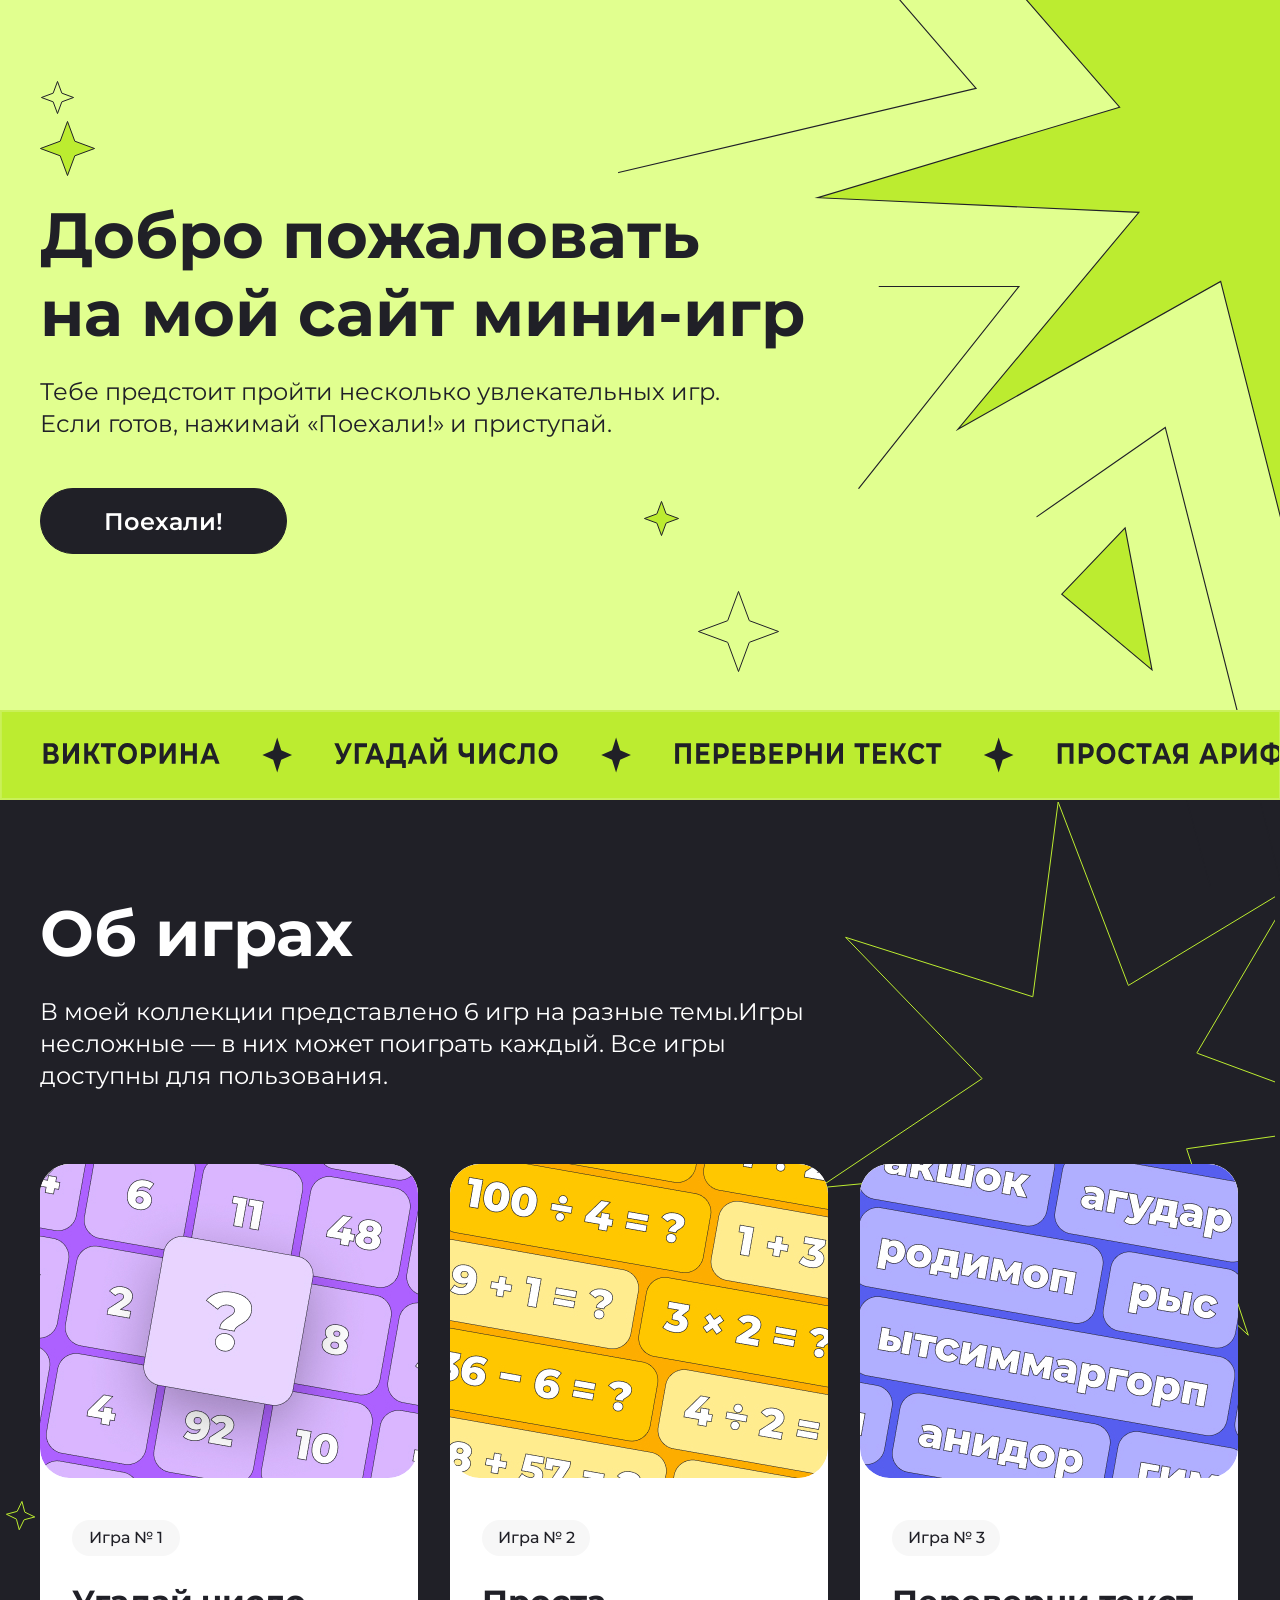
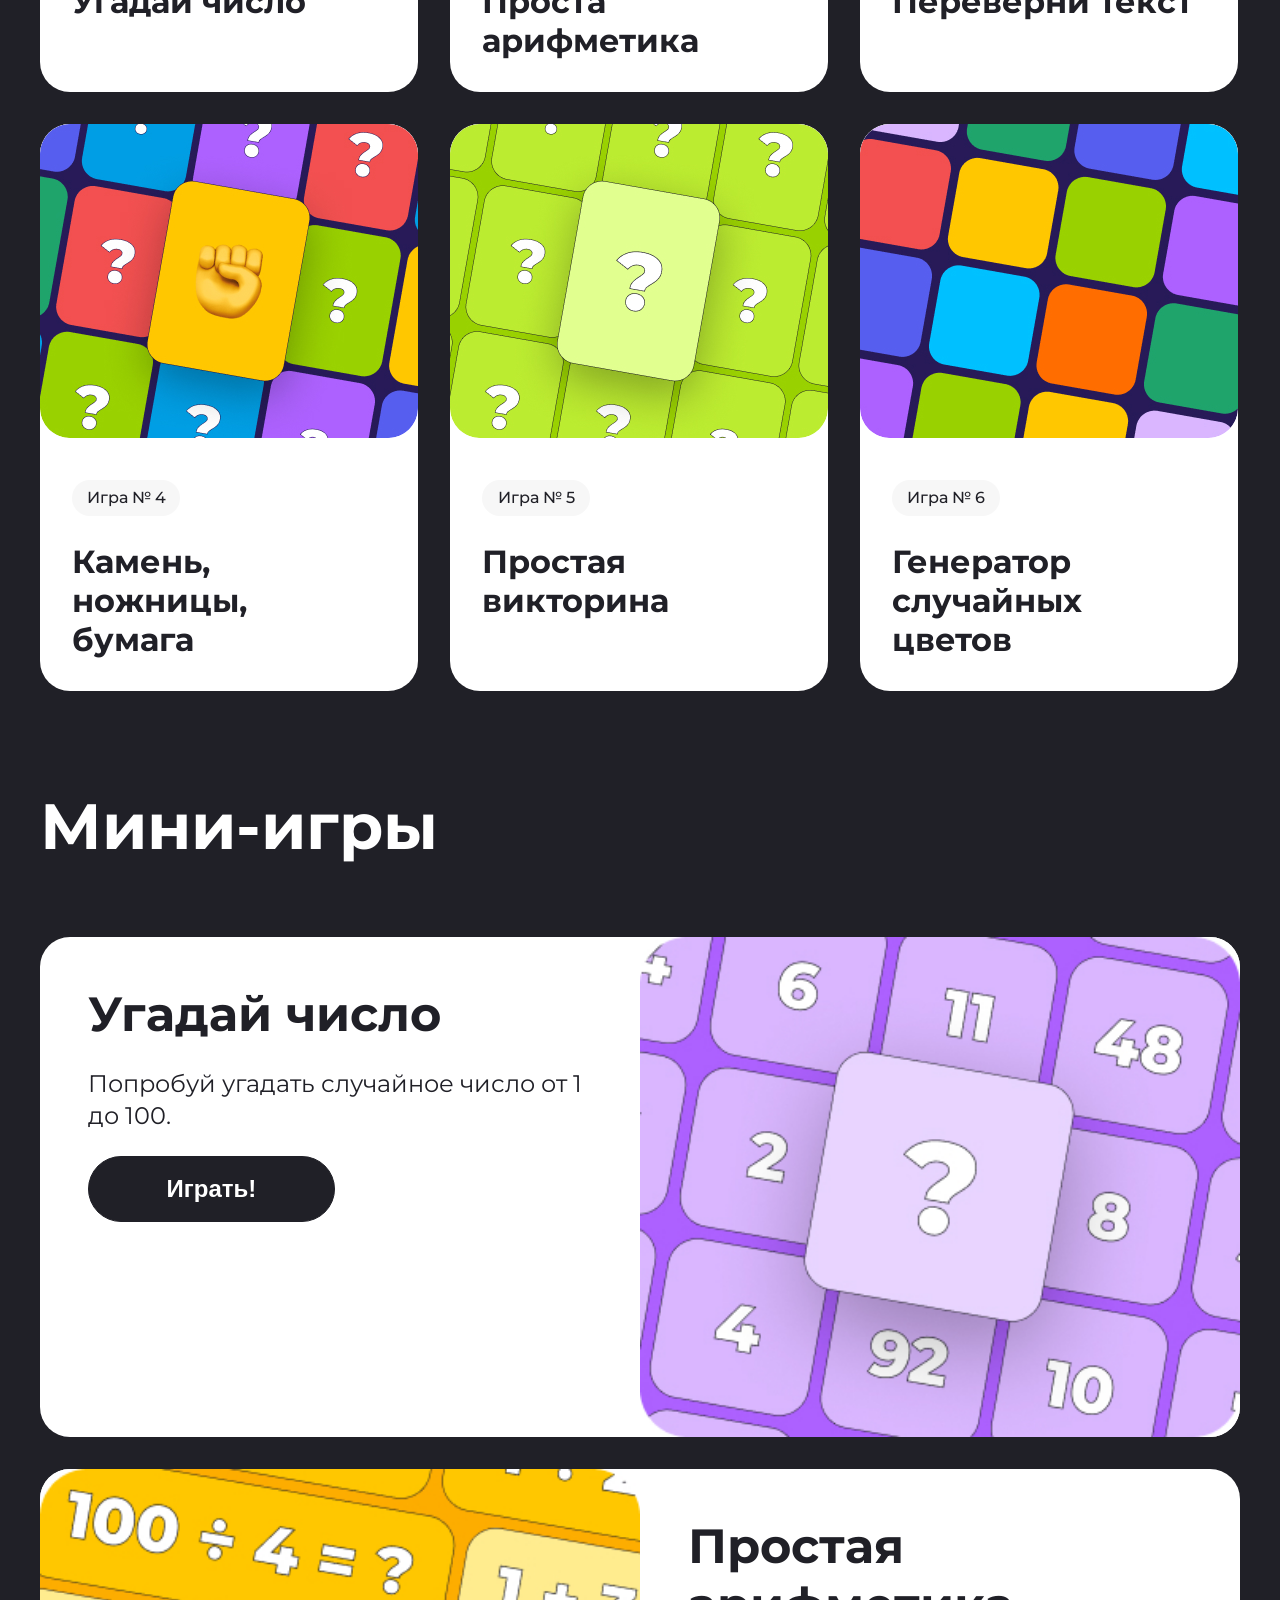
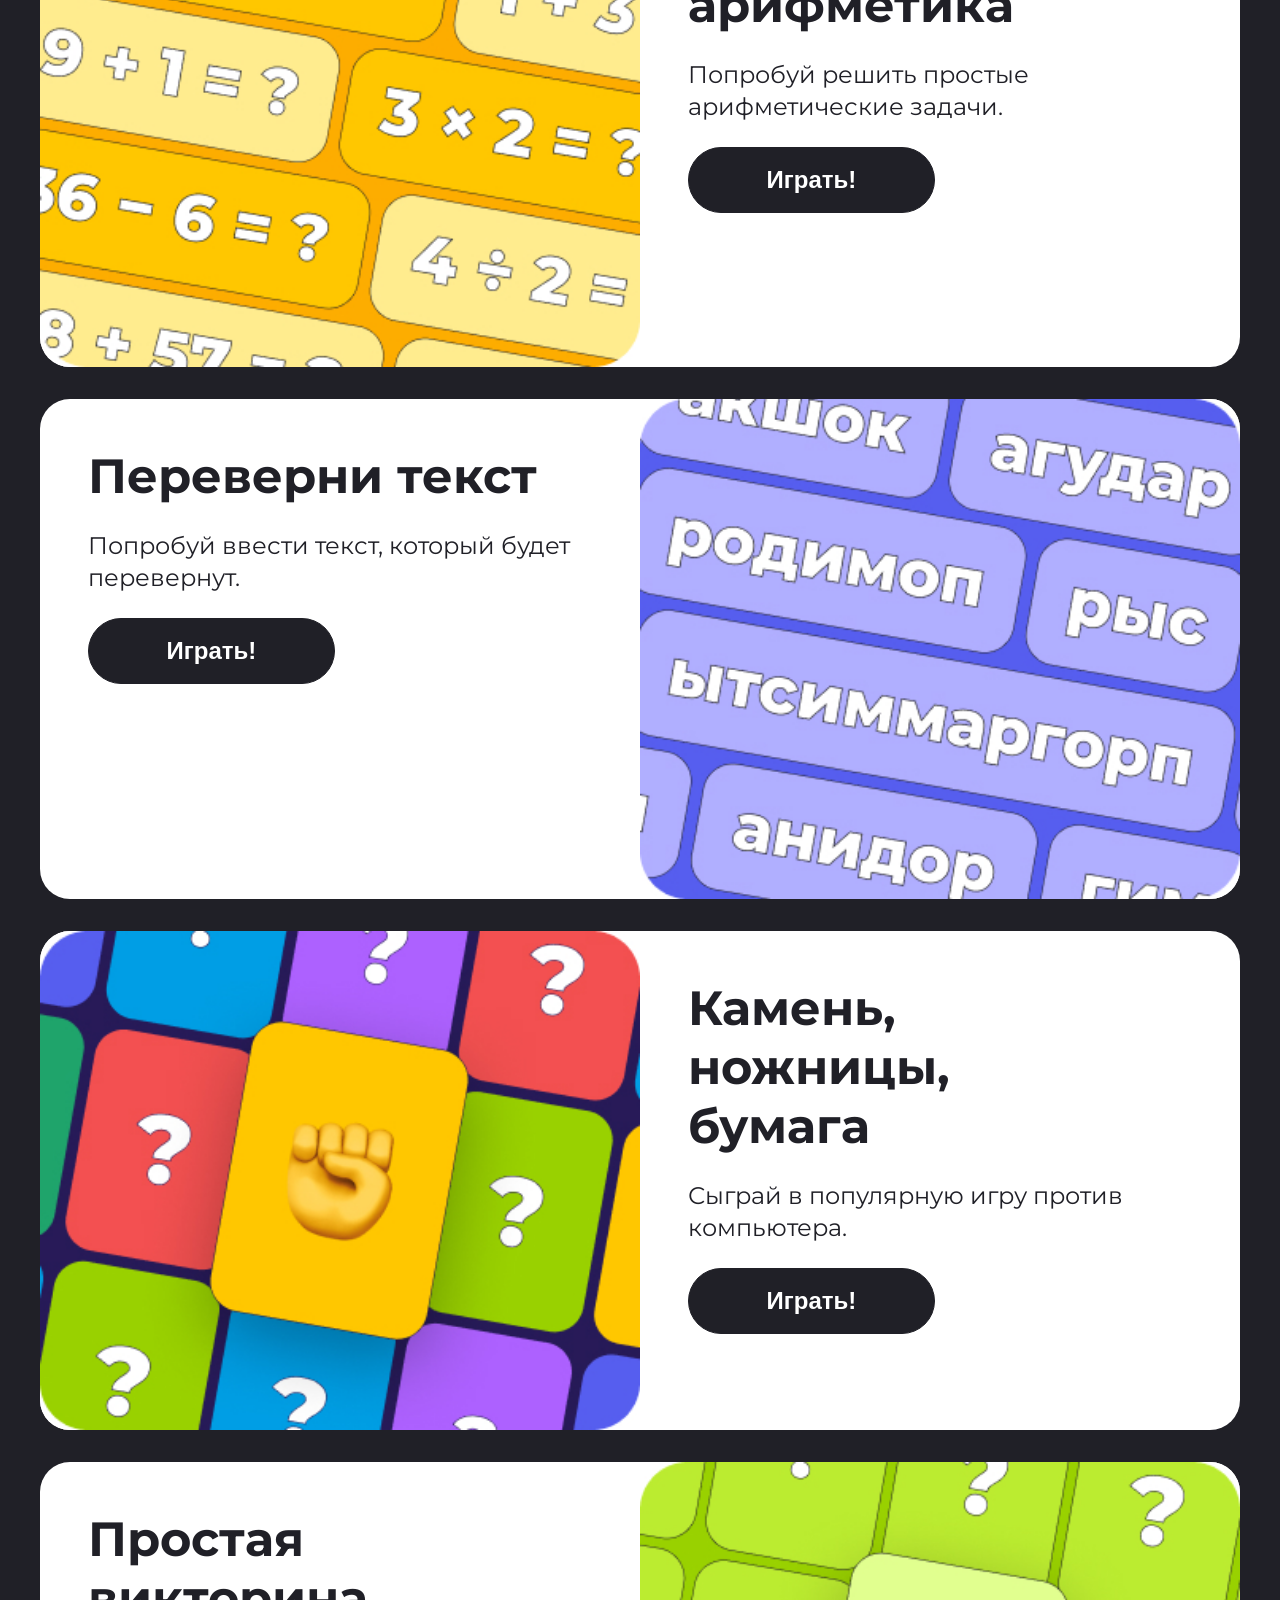
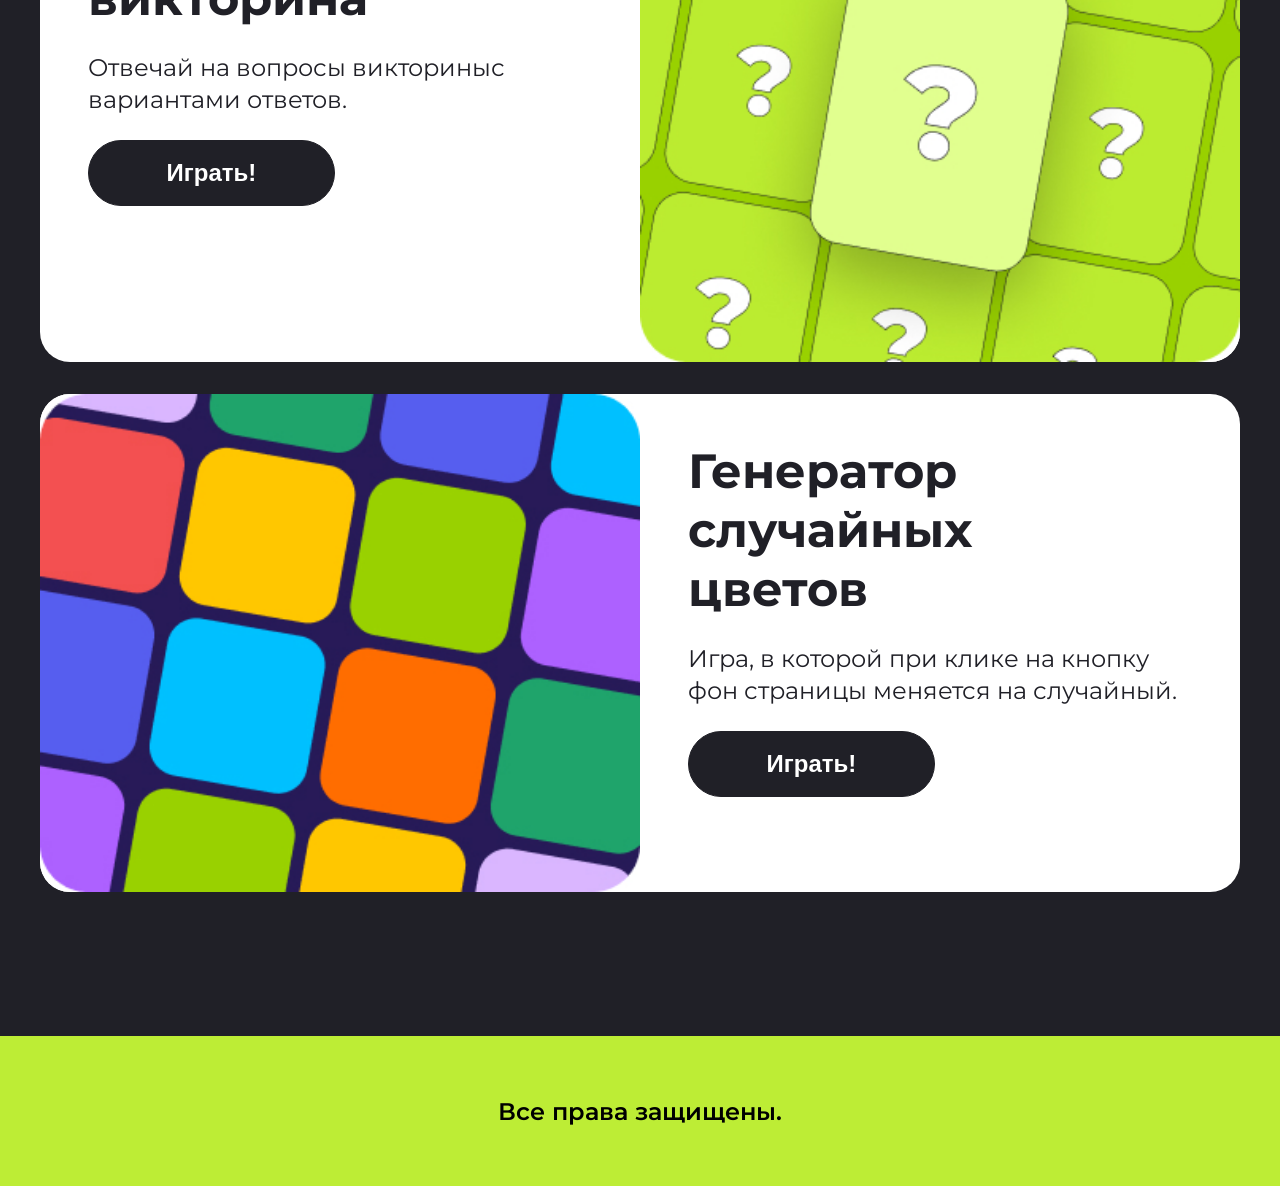
==== commit dd378fc3: "HW-5: вёрстка страницы" ====
--- a/html-2hd/index.html
+++ b/html-2hd/index.html
@@ -26,11 +26,25 @@
         </section>
     </header>
     <div class="header-img__animated ">
-            <img class="header-img__svg1" src="./mobil/Frame 2043683043.jpg" alt="">
-            <svg class="header-img__svg " width="" height="" viewBox="0 0 3220 90" fill="none" xmlns="http://www.w3.org/2000/svg">
-<foreignObject x="-50" y="-50" width="3320" height="190"><div xmlns="http://www.w3.org/1999/xhtml" style="backdrop-filter:blur(25px);clip-path:url(#bgblur_0_18933_1328_clip_path);height:100%;width:100%"></div></foreignObject><g data-figma-bg-blur-radius="50">
+            <svg class="header-img__svg1"  viewBox="0 0 375 52" fill="none" xmlns="http://www.w3.org/2000/svg" preserveAspectRatio="none">
+<foreignObject x="0" y="0" width="379.12" height="50"><div xmlns="http://www.w3.org/1999/xhtml" style="backdrop-filter:blur(13.43px);clip-path:url(#bgblur_0_18933_1162_clip_path);height:100%;width:100%"></div></foreignObject><g data-figma-bg-blur-radius="26.8599">
+<rect x="-6" width="387.4" height="51.3391" fill="#BCEC30"/>
+<rect x="-5.7314" y="0.268599" width="379.87" height="50.8019" stroke="white" stroke-opacity="0.2" stroke-width="0.537198"/>
+<g class="svg-text-group1">
+<path d="M27.152 25.16C27.8347 25.3627 28.3573 25.6933 28.72 26.152C29.0827 26.6107 29.264 27.176 29.264 27.848C29.264 28.84 28.8853 29.6133 28.128 30.168C27.3813 30.7227 26.3093 31 24.912 31H19.392V19.8H24.608C25.9093 19.8 26.9227 20.0507 27.648 20.552C28.3733 21.0533 28.736 21.768 28.736 22.696C28.736 23.2507 28.5973 23.7413 28.32 24.168C28.0427 24.584 27.6533 24.9147 27.152 25.16ZM21.968 24.44H24.384C24.9493 24.44 25.376 24.328 25.664 24.104C25.952 23.8693 26.096 23.528 26.096 23.08C26.096 22.6427 25.9467 22.3067 25.648 22.072C25.36 21.8373 24.9387 21.72 24.384 21.72H21.968V24.44ZM24.816 29.08C26.032 29.08 26.64 28.6 26.64 27.64C26.64 26.712 26.032 26.248 24.816 26.248H21.968V29.08H24.816ZM31.9539 19.8H34.5299V27.096L39.8739 19.8H42.3059V31H39.7459V23.72L34.4019 31H31.9539V19.8ZM50.0705 26.488H48.2785V31H45.7025V19.8H48.2785V24.328H50.1345L53.0785 19.8H55.8145L52.1505 25.208L55.9265 31H52.9825L50.0705 26.488ZM66.2157 21.912H62.6317V31H60.0717V21.912H56.5037V19.8H66.2157V21.912ZM73.671 31.192C72.5083 31.192 71.4577 30.9413 70.519 30.44C69.591 29.9387 68.8603 29.2507 68.327 28.376C67.8043 27.4907 67.543 26.4987 67.543 25.4C67.543 24.3013 67.8043 23.3147 68.327 22.44C68.8603 21.5547 69.591 20.8613 70.519 20.36C71.4577 19.8587 72.5083 19.608 73.671 19.608C74.8337 19.608 75.879 19.8587 76.807 20.36C77.735 20.8613 78.4657 21.5547 78.999 22.44C79.5323 23.3147 79.799 24.3013 79.799 25.4C79.799 26.4987 79.5323 27.4907 78.999 28.376C78.4657 29.2507 77.735 29.9387 76.807 30.44C75.879 30.9413 74.8337 31.192 73.671 31.192ZM73.671 28.984C74.3323 28.984 74.9297 28.8347 75.463 28.536C75.9963 28.2267 76.4123 27.8 76.711 27.256C77.0203 26.712 77.175 26.0933 77.175 25.4C77.175 24.7067 77.0203 24.088 76.711 23.544C76.4123 23 75.9963 22.5787 75.463 22.28C74.9297 21.9707 74.3323 21.816 73.671 21.816C73.0097 21.816 72.4123 21.9707 71.879 22.28C71.3457 22.5787 70.9243 23 70.615 23.544C70.3163 24.088 70.167 24.7067 70.167 25.4C70.167 26.0933 70.3163 26.712 70.615 27.256C70.9243 27.8 71.3457 28.2267 71.879 28.536C72.4123 28.8347 73.0097 28.984 73.671 28.984ZM87.2837 19.8C88.2757 19.8 89.1344 19.9653 89.8597 20.296C90.5957 20.6267 91.1611 21.096 91.5557 21.704C91.9504 22.312 92.1477 23.032 92.1477 23.864C92.1477 24.6853 91.9504 25.4053 91.5557 26.024C91.1611 26.632 90.5957 27.1013 89.8597 27.432C89.1344 27.752 88.2757 27.912 87.2837 27.912H85.0277V31H82.4357V19.8H87.2837ZM87.1397 25.8C87.9184 25.8 88.5104 25.6347 88.9157 25.304C89.3211 24.9627 89.5237 24.4827 89.5237 23.864C89.5237 23.2347 89.3211 22.7547 88.9157 22.424C88.5104 22.0827 87.9184 21.912 87.1397 21.912H85.0277V25.8H87.1397ZM94.4976 19.8H97.0736V27.096L102.418 19.8H104.85V31H102.29V23.72L96.9456 31H94.4976V19.8ZM118.55 19.8V31H115.958V26.408H110.87V31H108.278V19.8H110.87V24.216H115.958V19.8H118.55ZM129.58 28.6H124.38L123.388 31H120.732L125.724 19.8H128.284L133.292 31H130.572L129.58 28.6ZM128.764 26.632L126.988 22.344L125.212 26.632H128.764Z" fill="#202027"/>
+<path d="M171.067 16L173.678 23.0579L180.736 25.6696L173.678 28.2812L171.067 35.3391L168.455 28.2812L161.397 25.6696L168.455 23.0579L171.067 16Z" fill="#202027"/>
+<path d="M219.637 19.8L214.869 28.664C214.411 29.5173 213.856 30.1627 213.205 30.6C212.565 31.0373 211.867 31.256 211.109 31.256C210.523 31.256 209.915 31.128 209.285 30.872L209.909 28.904C210.357 29.0427 210.731 29.112 211.029 29.112C211.349 29.112 211.637 29.0373 211.893 28.888C212.149 28.728 212.384 28.4827 212.597 28.152L212.693 28.024L208.277 19.8H211.045L214.021 25.816L217.093 19.8H219.637ZM229.397 21.912H224.069L224.085 31H221.509V19.8H229.413L229.397 21.912ZM237.046 28.6H231.846L230.854 31H228.198L233.19 19.8H235.75L240.758 31H238.038L237.046 28.6ZM236.23 26.632L234.454 22.344L232.678 26.632H236.23ZM254.529 28.888V33.32H252.129V31H244.225V33.32H241.825L241.841 28.888H242.289C242.961 28.8667 243.435 28.376 243.713 27.416C243.99 26.456 244.161 25.0853 244.225 23.304L244.353 19.8H252.961V28.888H254.529ZM246.513 23.544C246.459 24.8773 246.347 25.9973 246.177 26.904C246.006 27.8 245.745 28.4613 245.393 28.888H250.401V21.912H246.561L246.513 23.544ZM264.591 28.6H259.391L258.399 31H255.743L260.735 19.8H263.295L268.303 31H265.583L264.591 28.6ZM263.775 26.632L261.999 22.344L260.223 26.632H263.775ZM270.428 19.8H273.004V27.096L278.348 19.8H280.78V31H278.22V23.72L272.876 31H270.428V19.8ZM275.596 19.08C273.548 19.08 272.514 18.264 272.492 16.632H274.268C274.29 17.4107 274.732 17.8 275.596 17.8C276.023 17.8 276.348 17.704 276.572 17.512C276.796 17.3093 276.914 17.016 276.924 16.632H278.7C278.69 17.432 278.428 18.04 277.916 18.456C277.404 18.872 276.631 19.08 275.596 19.08ZM298.58 19.8V31H296.02V26.968C295.05 27.32 294.148 27.496 293.316 27.496C291.812 27.496 290.66 27.1387 289.86 26.424C289.06 25.6987 288.66 24.6587 288.66 23.304V19.8H291.22V23.016C291.22 23.784 291.423 24.3653 291.828 24.76C292.244 25.144 292.842 25.336 293.62 25.336C294.474 25.336 295.274 25.1707 296.02 24.84V19.8H298.58ZM302.005 19.8H304.581V27.096L309.925 19.8H312.357V31H309.797V23.72L304.453 31H302.005V19.8ZM321.081 31.192C319.94 31.192 318.905 30.9467 317.977 30.456C317.06 29.9547 316.335 29.2667 315.801 28.392C315.279 27.5067 315.017 26.5093 315.017 25.4C315.017 24.2907 315.279 23.2987 315.801 22.424C316.335 21.5387 317.06 20.8507 317.977 20.36C318.905 19.8587 319.945 19.608 321.097 19.608C322.068 19.608 322.943 19.7787 323.721 20.12C324.511 20.4613 325.172 20.952 325.705 21.592L324.041 23.128C323.284 22.2533 322.345 21.816 321.225 21.816C320.532 21.816 319.913 21.9707 319.369 22.28C318.825 22.5787 318.399 23 318.089 23.544C317.791 24.088 317.641 24.7067 317.641 25.4C317.641 26.0933 317.791 26.712 318.089 27.256C318.399 27.8 318.825 28.2267 319.369 28.536C319.913 28.8347 320.532 28.984 321.225 28.984C322.345 28.984 323.284 28.5413 324.041 27.656L325.705 29.192C325.172 29.8427 324.511 30.3387 323.721 30.68C322.932 31.0213 322.052 31.192 321.081 31.192ZM337.753 19.8V31H335.193V21.912H331.353L331.273 24.248C331.22 25.8373 331.092 27.128 330.889 28.12C330.686 29.1013 330.345 29.8587 329.865 30.392C329.396 30.9147 328.734 31.176 327.881 31.176C327.529 31.176 327.102 31.1173 326.601 31L326.761 28.808C326.9 28.8507 327.054 28.872 327.225 28.872C327.844 28.872 328.276 28.5093 328.521 27.784C328.766 27.048 328.921 25.9013 328.985 24.344L329.145 19.8H337.753ZM346.534 31.192C345.372 31.192 344.321 30.9413 343.382 30.44C342.454 29.9387 341.724 29.2507 341.19 28.376C340.668 27.4907 340.406 26.4987 340.406 25.4C340.406 24.3013 340.668 23.3147 341.19 22.44C341.724 21.5547 342.454 20.8613 343.382 20.36C344.321 19.8587 345.372 19.608 346.534 19.608C347.697 19.608 348.742 19.8587 349.67 20.36C350.598 20.8613 351.329 21.5547 351.862 22.44C352.396 23.3147 352.662 24.3013 352.662 25.4C352.662 26.4987 352.396 27.4907 351.862 28.376C351.329 29.2507 350.598 29.9387 349.67 30.44C348.742 30.9413 347.697 31.192 346.534 31.192ZM346.534 28.984C347.196 28.984 347.793 28.8347 348.326 28.536C348.86 28.2267 349.276 27.8 349.574 27.256C349.884 26.712 350.038 26.0933 350.038 25.4C350.038 24.7067 349.884 24.088 349.574 23.544C349.276 23 348.86 22.5787 348.326 22.28C347.793 21.9707 347.196 21.816 346.534 21.816C345.873 21.816 345.276 21.9707 344.742 22.28C344.209 22.5787 343.788 23 343.478 23.544C343.18 24.088 343.03 24.7067 343.03 25.4C343.03 26.0933 343.18 26.712 343.478 27.256C343.788 27.8 344.209 28.2267 344.742 28.536C345.276 28.8347 345.873 28.984 346.534 28.984Z" fill="#202027"/>
+</g>
+<defs>
+<clipPath id="bgblur_0_18933_1162_clip_path" transform="translate(32.8599 26.8599)"><rect x="-6" width="379.4" height="51.3391"/>
+</clipPath></defs>
+</svg>
+
+            <svg class="header-img__svg " viewBox="0 0 1550 90" fill="none" xmlns="http://www.w3.org/2000/svg" preserveAspectRatio="none">
+<foreignObject x="0" y="0" width="3320" height="90"><div xmlns="http://www.w3.org/1999/xhtml" style="backdrop-filter:blur(25px);clip-path:url(#bgblur_0_18933_1328_clip_path);height:100%;width:100%"></div></foreignObject><g data-figma-bg-blur-radius="50">
 <rect width="3220" height="90" fill="#BCEC30"/>
 <rect x="0.5" y="0.5" width="3219" height="89" stroke="white" stroke-opacity="0.2"/>
+<g class="svg-text-group">
 <path d="M66.16 43.05C67.44 43.43 68.42 44.05 69.1 44.91C69.78 45.77 70.12 46.83 70.12 48.09C70.12 49.95 69.41 51.4 67.99 52.44C66.59 53.48 64.58 54 61.96 54H51.61V33H61.39C63.83 33 65.73 33.47 67.09 34.41C68.45 35.35 69.13 36.69 69.13 38.43C69.13 39.47 68.87 40.39 68.35 41.19C67.83 41.97 67.1 42.59 66.16 43.05ZM56.44 41.7H60.97C62.03 41.7 62.83 41.49 63.37 41.07C63.91 40.63 64.18 39.99 64.18 39.15C64.18 38.33 63.9 37.7 63.34 37.26C62.8 36.82 62.01 36.6 60.97 36.6H56.44V41.7ZM61.78 50.4C64.06 50.4 65.2 49.5 65.2 47.7C65.2 45.96 64.06 45.09 61.78 45.09H56.44V50.4H61.78ZM75.1635 33H79.9935V46.68L90.0135 33H94.5735V54H89.7735V40.35L79.7535 54H75.1635V33ZM109.132 45.54H105.772V54H100.942V33H105.772V41.49H109.252L114.772 33H119.902L113.032 43.14L120.112 54H114.592L109.132 45.54ZM139.405 36.96H132.685V54H127.885V36.96H121.195V33H139.405V36.96ZM153.383 54.36C151.203 54.36 149.233 53.89 147.473 52.95C145.733 52.01 144.363 50.72 143.363 49.08C142.383 47.42 141.893 45.56 141.893 43.5C141.893 41.44 142.383 39.59 143.363 37.95C144.363 36.29 145.733 34.99 147.473 34.05C149.233 33.11 151.203 32.64 153.383 32.64C155.563 32.64 157.523 33.11 159.263 34.05C161.003 34.99 162.373 36.29 163.373 37.95C164.373 39.59 164.873 41.44 164.873 43.5C164.873 45.56 164.373 47.42 163.373 49.08C162.373 50.72 161.003 52.01 159.263 52.95C157.523 53.89 155.563 54.36 153.383 54.36ZM153.383 50.22C154.623 50.22 155.743 49.94 156.743 49.38C157.743 48.8 158.523 48 159.083 46.98C159.663 45.96 159.953 44.8 159.953 43.5C159.953 42.2 159.663 41.04 159.083 40.02C158.523 39 157.743 38.21 156.743 37.65C155.743 37.07 154.623 36.78 153.383 36.78C152.143 36.78 151.023 37.07 150.023 37.65C149.023 38.21 148.233 39 147.653 40.02C147.093 41.04 146.813 42.2 146.813 43.5C146.813 44.8 147.093 45.96 147.653 46.98C148.233 48 149.023 48.8 150.023 49.38C151.023 49.94 152.143 50.22 153.383 50.22ZM178.907 33C180.767 33 182.377 33.31 183.737 33.93C185.117 34.55 186.177 35.43 186.917 36.57C187.657 37.71 188.027 39.06 188.027 40.62C188.027 42.16 187.657 43.51 186.917 44.67C186.177 45.81 185.117 46.69 183.737 47.31C182.377 47.91 180.767 48.21 178.907 48.21H174.677V54H169.817V33H178.907ZM178.637 44.25C180.097 44.25 181.207 43.94 181.967 43.32C182.727 42.68 183.107 41.78 183.107 40.62C183.107 39.44 182.727 38.54 181.967 37.92C181.207 37.28 180.097 36.96 178.637 36.96H174.677V44.25H178.637ZM192.433 33H197.263V46.68L207.283 33H211.843V54H207.043V40.35L197.023 54H192.433V33ZM237.532 33V54H232.672V45.39H223.132V54H218.272V33H223.132V41.28H232.672V33H237.532ZM258.213 49.5H248.463L246.603 54H241.623L250.983 33H255.783L265.173 54H260.073L258.213 49.5ZM256.683 45.81L253.353 37.77L250.023 45.81H256.683Z" fill="#202027"/>
 <path d="M335 27L339.862 40.1384L353 45L339.862 49.8616L335 63L330.138 49.8616L317 45L330.138 40.1384L335 27Z" fill="#202027"/>
 <path d="M425.57 33L416.63 49.62C415.77 51.22 414.73 52.43 413.51 53.25C412.31 54.07 411 54.48 409.58 54.48C408.48 54.48 407.34 54.24 406.16 53.76L407.33 50.07C408.17 50.33 408.87 50.46 409.43 50.46C410.03 50.46 410.57 50.32 411.05 50.04C411.53 49.74 411.97 49.28 412.37 48.66L412.55 48.42L404.27 33H409.46L415.04 44.28L420.8 33H425.57ZM443.87 36.96H433.879L433.91 54H429.08V33H443.9L443.87 36.96ZM458.21 49.5H448.46L446.6 54H441.62L450.98 33H455.78L465.17 54H460.07L458.21 49.5ZM456.68 45.81L453.35 37.77L450.02 45.81H456.68ZM490.991 50.04V58.35H486.491V54H471.671V58.35H467.171L467.201 50.04H468.041C469.301 50 470.191 49.08 470.711 47.28C471.231 45.48 471.551 42.91 471.671 39.57L471.911 33H488.051V50.04H490.991ZM475.961 40.02C475.861 42.52 475.651 44.62 475.331 46.32C475.011 48 474.521 49.24 473.861 50.04H483.251V36.96H476.051L475.961 40.02ZM509.858 49.5H500.108L498.248 54H493.268L502.628 33H507.428L516.818 54H511.718L509.858 49.5ZM508.328 45.81L504.998 37.77L501.668 45.81H508.328ZM520.803 33H525.633V46.68L535.653 33H540.213V54H535.413V40.35L525.393 54H520.803V33ZM530.493 31.65C526.653 31.65 524.713 30.12 524.673 27.06H528.003C528.043 28.52 528.873 29.25 530.493 29.25C531.293 29.25 531.903 29.07 532.323 28.71C532.743 28.33 532.963 27.78 532.983 27.06H536.313C536.293 28.56 535.803 29.7 534.843 30.48C533.883 31.26 532.433 31.65 530.493 31.65ZM573.588 33V54H568.788V46.44C566.968 47.1 565.278 47.43 563.718 47.43C560.898 47.43 558.738 46.76 557.238 45.42C555.738 44.06 554.988 42.11 554.988 39.57V33H559.788V39.03C559.788 40.47 560.168 41.56 560.928 42.3C561.708 43.02 562.828 43.38 564.288 43.38C565.888 43.38 567.388 43.07 568.788 42.45V33H573.588ZM580.009 33H584.839V46.68L594.859 33H599.419V54H594.619V40.35L584.599 54H580.009V33ZM615.777 54.36C613.637 54.36 611.697 53.9 609.957 52.98C608.237 52.04 606.877 50.75 605.877 49.11C604.897 47.45 604.407 45.58 604.407 43.5C604.407 41.42 604.897 39.56 605.877 37.92C606.877 36.26 608.237 34.97 609.957 34.05C611.697 33.11 613.647 32.64 615.807 32.64C617.627 32.64 619.267 32.96 620.727 33.6C622.207 34.24 623.447 35.16 624.447 36.36L621.327 39.24C619.907 37.6 618.147 36.78 616.047 36.78C614.747 36.78 613.587 37.07 612.567 37.65C611.547 38.21 610.747 39 610.167 40.02C609.607 41.04 609.327 42.2 609.327 43.5C609.327 44.8 609.607 45.96 610.167 46.98C610.747 48 611.547 48.8 612.567 49.38C613.587 49.94 614.747 50.22 616.047 50.22C618.147 50.22 619.907 49.39 621.327 47.73L624.447 50.61C623.447 51.83 622.207 52.76 620.727 53.4C619.247 54.04 617.597 54.36 615.777 54.36ZM647.037 33V54H642.237V36.96H635.037L634.887 41.34C634.787 44.32 634.547 46.74 634.167 48.6C633.787 50.44 633.147 51.86 632.247 52.86C631.367 53.84 630.127 54.33 628.527 54.33C627.867 54.33 627.067 54.22 626.127 54L626.427 49.89C626.687 49.97 626.977 50.01 627.297 50.01C628.457 50.01 629.267 49.33 629.727 47.97C630.187 46.59 630.477 44.44 630.597 41.52L630.897 33H647.037ZM663.502 54.36C661.322 54.36 659.352 53.89 657.592 52.95C655.852 52.01 654.482 50.72 653.482 49.08C652.502 47.42 652.012 45.56 652.012 43.5C652.012 41.44 652.502 39.59 653.482 37.95C654.482 36.29 655.852 34.99 657.592 34.05C659.352 33.11 661.322 32.64 663.502 32.64C665.682 32.64 667.642 33.11 669.382 34.05C671.122 34.99 672.492 36.29 673.492 37.95C674.492 39.59 674.992 41.44 674.992 43.5C674.992 45.56 674.492 47.42 673.492 49.08C672.492 50.72 671.122 52.01 669.382 52.95C667.642 53.89 665.682 54.36 663.502 54.36ZM663.502 50.22C664.742 50.22 665.862 49.94 666.862 49.38C667.862 48.8 668.642 48 669.202 46.98C669.782 45.96 670.072 44.8 670.072 43.5C670.072 42.2 669.782 41.04 669.202 40.02C668.642 39 667.862 38.21 666.862 37.65C665.862 37.07 664.742 36.78 663.502 36.78C662.262 36.78 661.142 37.07 660.142 37.65C659.142 38.21 658.352 39 657.772 40.02C657.212 41.04 656.932 42.2 656.932 43.5C656.932 44.8 657.212 45.96 657.772 46.98C658.352 48 659.142 48.8 660.142 49.38C661.142 49.94 662.262 50.22 663.502 50.22Z" fill="#202027"/>
@@ -43,6 +57,7 @@
 <path d="M2427 27L2431.86 40.1384L2445 45L2431.86 49.8616L2427 63L2422.14 49.8616L2409 45L2422.14 40.1384L2427 27Z" fill="#202027"/>
 <path d="M2513.4 36.96H2503.41L2503.44 54H2498.61V33H2513.43L2513.4 36.96ZM2533.85 50.1V54H2517.59V33H2533.46V36.9H2522.42V41.46H2532.17V45.24H2522.42V50.1H2533.85ZM2558.24 33V54H2553.38V45.39H2543.84V54H2538.98V33H2543.84V41.28H2553.38V33H2558.24ZM2580.96 50.1V54H2564.7V33H2580.57V36.9H2569.53V41.46H2579.28V45.24H2569.53V50.1H2580.96ZM2595.18 33C2597.04 33 2598.65 33.31 2600.01 33.93C2601.39 34.55 2602.45 35.43 2603.19 36.57C2603.93 37.71 2604.3 39.06 2604.3 40.62C2604.3 42.16 2603.93 43.51 2603.19 44.67C2602.45 45.81 2601.39 46.69 2600.01 47.31C2598.65 47.91 2597.04 48.21 2595.18 48.21H2590.95V54H2586.09V33H2595.18ZM2594.91 44.25C2596.37 44.25 2597.48 43.94 2598.24 43.32C2599 42.68 2599.38 41.78 2599.38 40.62C2599.38 39.44 2599 38.54 2598.24 37.92C2597.48 37.28 2596.37 36.96 2594.91 36.96H2590.95V44.25H2594.91ZM2621.87 49.5H2612.12L2610.26 54H2605.28L2614.64 33H2619.44L2628.83 54H2623.73L2621.87 49.5ZM2620.34 45.81L2617.01 37.77L2613.68 45.81H2620.34ZM2647.81 36.96H2641.09V54H2636.29V36.96H2629.6V33H2647.81V36.96ZM2661.79 54.36C2659.61 54.36 2657.64 53.89 2655.88 52.95C2654.14 52.01 2652.77 50.72 2651.77 49.08C2650.79 47.42 2650.3 45.56 2650.3 43.5C2650.3 41.44 2650.79 39.59 2651.77 37.95C2652.77 36.29 2654.14 34.99 2655.88 34.05C2657.64 33.11 2659.61 32.64 2661.79 32.64C2663.97 32.64 2665.93 33.11 2667.67 34.05C2669.41 34.99 2670.78 36.29 2671.78 37.95C2672.78 39.59 2673.28 41.44 2673.28 43.5C2673.28 45.56 2672.78 47.42 2671.78 49.08C2670.78 50.72 2669.41 52.01 2667.67 52.95C2665.93 53.89 2663.97 54.36 2661.79 54.36ZM2661.79 50.22C2663.03 50.22 2664.15 49.94 2665.15 49.38C2666.15 48.8 2666.93 48 2667.49 46.98C2668.07 45.96 2668.36 44.8 2668.36 43.5C2668.36 42.2 2668.07 41.04 2667.49 40.02C2666.93 39 2666.15 38.21 2665.15 37.65C2664.15 37.07 2663.03 36.78 2661.79 36.78C2660.55 36.78 2659.43 37.07 2658.43 37.65C2657.43 38.21 2656.64 39 2656.06 40.02C2655.5 41.04 2655.22 42.2 2655.22 43.5C2655.22 44.8 2655.5 45.96 2656.06 46.98C2656.64 48 2657.43 48.8 2658.43 49.38C2659.43 49.94 2660.55 50.22 2661.79 50.22ZM2687.31 33C2689.17 33 2690.78 33.31 2692.14 33.93C2693.52 34.55 2694.58 35.43 2695.32 36.57C2696.06 37.71 2696.43 39.06 2696.43 40.62C2696.43 42.16 2696.06 43.51 2695.32 44.67C2694.58 45.81 2693.52 46.69 2692.14 47.31C2690.78 47.91 2689.17 48.21 2687.31 48.21H2683.08V54H2678.22V33H2687.31ZM2687.04 44.25C2688.5 44.25 2689.61 43.94 2690.37 43.32C2691.13 42.68 2691.51 41.78 2691.51 40.62C2691.51 39.44 2691.13 38.54 2690.37 37.92C2689.61 37.28 2688.5 36.96 2687.04 36.96H2683.08V44.25H2687.04ZM2720.75 54.36C2718.61 54.36 2716.67 53.9 2714.93 52.98C2713.21 52.04 2711.85 50.75 2710.85 49.11C2709.87 47.45 2709.38 45.58 2709.38 43.5C2709.38 41.42 2709.87 39.56 2710.85 37.92C2711.85 36.26 2713.21 34.97 2714.93 34.05C2716.67 33.11 2718.62 32.64 2720.78 32.64C2722.6 32.64 2724.24 32.96 2725.7 33.6C2727.18 34.24 2728.42 35.16 2729.42 36.36L2726.3 39.24C2724.88 37.6 2723.12 36.78 2721.02 36.78C2719.72 36.78 2718.56 37.07 2717.54 37.65C2716.52 38.21 2715.72 39 2715.14 40.02C2714.58 41.04 2714.3 42.2 2714.3 43.5C2714.3 44.8 2714.58 45.96 2715.14 46.98C2715.72 48 2716.52 48.8 2717.54 49.38C2718.56 49.94 2719.72 50.22 2721.02 50.22C2723.12 50.22 2724.88 49.39 2726.3 47.73L2729.42 50.61C2728.42 51.83 2727.18 52.76 2725.7 53.4C2724.22 54.04 2722.57 54.36 2720.75 54.36ZM2752.01 33V54H2747.21V36.96H2740.01L2739.86 41.34C2739.76 44.32 2739.52 46.74 2739.14 48.6C2738.76 50.44 2738.12 51.86 2737.22 52.86C2736.34 53.84 2735.1 54.33 2733.5 54.33C2732.84 54.33 2732.04 54.22 2731.1 54L2731.4 49.89C2731.66 49.97 2731.95 50.01 2732.27 50.01C2733.43 50.01 2734.24 49.33 2734.7 47.97C2735.16 46.59 2735.45 44.44 2735.57 41.52L2735.87 33H2752.01ZM2777.42 33L2768.48 49.62C2767.62 51.22 2766.58 52.43 2765.36 53.25C2764.16 54.07 2762.85 54.48 2761.43 54.48C2760.33 54.48 2759.19 54.24 2758.01 53.76L2759.18 50.07C2760.02 50.33 2760.72 50.46 2761.28 50.46C2761.88 50.46 2762.42 50.32 2762.9 50.04C2763.38 49.74 2763.82 49.28 2764.22 48.66L2764.4 48.42L2756.12 33H2761.31L2766.89 44.28L2772.65 33H2777.42ZM2798.62 33V54H2793.82V46.44C2792 47.1 2790.31 47.43 2788.75 47.43C2785.93 47.43 2783.77 46.76 2782.27 45.42C2780.77 44.06 2780.02 42.11 2780.02 39.57V33H2784.82V39.03C2784.82 40.47 2785.2 41.56 2785.96 42.3C2786.74 43.02 2787.86 43.38 2789.32 43.38C2790.92 43.38 2792.42 43.07 2793.82 42.45V33H2798.62ZM2819.26 49.5H2809.51L2807.65 54H2802.67L2812.03 33H2816.83L2826.22 54H2821.12L2819.26 49.5ZM2817.73 45.81L2814.4 37.77L2811.07 45.81H2817.73ZM2830.2 33H2835.03V46.68L2845.05 33H2849.61V54H2844.81V40.35L2834.79 54H2830.2V33ZM2839.89 31.65C2836.05 31.65 2834.11 30.12 2834.07 27.06H2837.4C2837.44 28.52 2838.27 29.25 2839.89 29.25C2840.69 29.25 2841.3 29.07 2841.72 28.71C2842.14 28.33 2842.36 27.78 2842.38 27.06H2845.71C2845.69 28.56 2845.2 29.7 2844.24 30.48C2843.28 31.26 2841.83 31.65 2839.89 31.65ZM2875.3 33V54H2870.44V45.39H2860.9V54H2856.04V33H2860.9V41.28H2870.44V33H2875.3ZM2891.93 39.9C2894.49 39.9 2896.45 40.47 2897.81 41.61C2899.19 42.75 2899.88 44.44 2899.88 46.68C2899.88 49.06 2899.12 50.88 2897.6 52.14C2896.1 53.38 2893.98 54 2891.24 54H2881.76V33H2886.59V39.9H2891.93ZM2890.97 50.4C2892.23 50.4 2893.21 50.09 2893.91 49.47C2894.63 48.85 2894.99 47.95 2894.99 46.77C2894.99 44.59 2893.65 43.5 2890.97 43.5H2886.59V50.4H2890.97ZM2902.55 33H2907.38V54H2902.55V33ZM2917.59 33L2921.94 39.36L2926.29 33H2931.99L2925 43.05L2932.56 54H2926.83L2921.94 47.04L2917.11 54H2911.5L2919 43.26L2911.98 33H2917.59ZM2968.38 50.04V58.44H2963.91V54H2946.36V33H2951.19V50.04H2960.55V33H2965.38V50.04H2968.38ZM2987.33 43.05C2988.61 43.43 2989.59 44.05 2990.27 44.91C2990.95 45.77 2991.29 46.83 2991.29 48.09C2991.29 49.95 2990.58 51.4 2989.16 52.44C2987.76 53.48 2985.75 54 2983.13 54H2972.78V33H2982.56C2985 33 2986.9 33.47 2988.26 34.41C2989.62 35.35 2990.3 36.69 2990.3 38.43C2990.3 39.47 2990.04 40.39 2989.52 41.19C2989 41.97 2988.27 42.59 2987.33 43.05ZM2977.61 41.7H2982.14C2983.2 41.7 2984 41.49 2984.54 41.07C2985.08 40.63 2985.35 39.99 2985.35 39.15C2985.35 38.33 2985.07 37.7 2984.51 37.26C2983.97 36.82 2983.18 36.6 2982.14 36.6H2977.61V41.7ZM2982.95 50.4C2985.23 50.4 2986.37 49.5 2986.37 47.7C2986.37 45.96 2985.23 45.09 2982.95 45.09H2977.61V50.4H2982.95ZM3012.6 50.1V54H2996.34V33H3012.21V36.9H3001.17V41.46H3010.92V45.24H3001.17V50.1H3012.6ZM3033.77 36.96H3027.05V54H3022.25V36.96H3015.56V33H3033.77V36.96ZM3047.75 54.36C3045.57 54.36 3043.6 53.89 3041.84 52.95C3040.1 52.01 3038.73 50.72 3037.73 49.08C3036.75 47.42 3036.26 45.56 3036.26 43.5C3036.26 41.44 3036.75 39.59 3037.73 37.95C3038.73 36.29 3040.1 34.99 3041.84 34.05C3043.6 33.11 3045.57 32.64 3047.75 32.64C3049.93 32.64 3051.89 33.11 3053.63 34.05C3055.37 34.99 3056.74 36.29 3057.74 37.95C3058.74 39.59 3059.24 41.44 3059.24 43.5C3059.24 45.56 3058.74 47.42 3057.74 49.08C3056.74 50.72 3055.37 52.01 3053.63 52.95C3051.89 53.89 3049.93 54.36 3047.75 54.36ZM3047.75 50.22C3048.99 50.22 3050.11 49.94 3051.11 49.38C3052.11 48.8 3052.89 48 3053.45 46.98C3054.03 45.96 3054.32 44.8 3054.32 43.5C3054.32 42.2 3054.03 41.04 3053.45 40.02C3052.89 39 3052.11 38.21 3051.11 37.65C3050.11 37.07 3048.99 36.78 3047.75 36.78C3046.51 36.78 3045.39 37.07 3044.39 37.65C3043.39 38.21 3042.6 39 3042.02 40.02C3041.46 41.04 3041.18 42.2 3041.18 43.5C3041.18 44.8 3041.46 45.96 3042.02 46.98C3042.6 48 3043.39 48.8 3044.39 49.38C3045.39 49.94 3046.51 50.22 3047.75 50.22ZM3078.74 43.05C3080.02 43.43 3081 44.05 3081.68 44.91C3082.36 45.77 3082.7 46.83 3082.7 48.09C3082.7 49.95 3081.99 51.4 3080.57 52.44C3079.17 53.48 3077.16 54 3074.54 54H3064.19V33H3073.97C3076.41 33 3078.31 33.47 3079.67 34.41C3081.03 35.35 3081.71 36.69 3081.71 38.43C3081.71 39.47 3081.45 40.39 3080.93 41.19C3080.41 41.97 3079.68 42.59 3078.74 43.05ZM3069.02 41.7H3073.55C3074.61 41.7 3075.41 41.49 3075.95 41.07C3076.49 40.63 3076.76 39.99 3076.76 39.15C3076.76 38.33 3076.48 37.7 3075.92 37.26C3075.38 36.82 3074.59 36.6 3073.55 36.6H3069.02V41.7ZM3074.36 50.4C3076.64 50.4 3077.78 49.5 3077.78 47.7C3077.78 45.96 3076.64 45.09 3074.36 45.09H3069.02V50.4H3074.36Z" fill="#202027"/>
 <path d="M3153 27L3157.86 40.1384L3171 45L3157.86 49.8616L3153 63L3148.14 49.8616L3135 45L3148.14 40.1384L3153 27Z" fill="#202027"/>
+
 </g>
 <defs>
 <clipPath id="bgblur_0_18933_1328_clip_path" transform="translate(50 50)"><rect width="3220" height="90"/>
@@ -162,6 +177,6 @@
         <a class="footer__text" href="#">Все права защищены.</a>
 
     </footer>
-    <script src="javascript/hw-2.js"></script>
+    <script src="javascript/hw-3.js"></script>
 </body>
 </html>
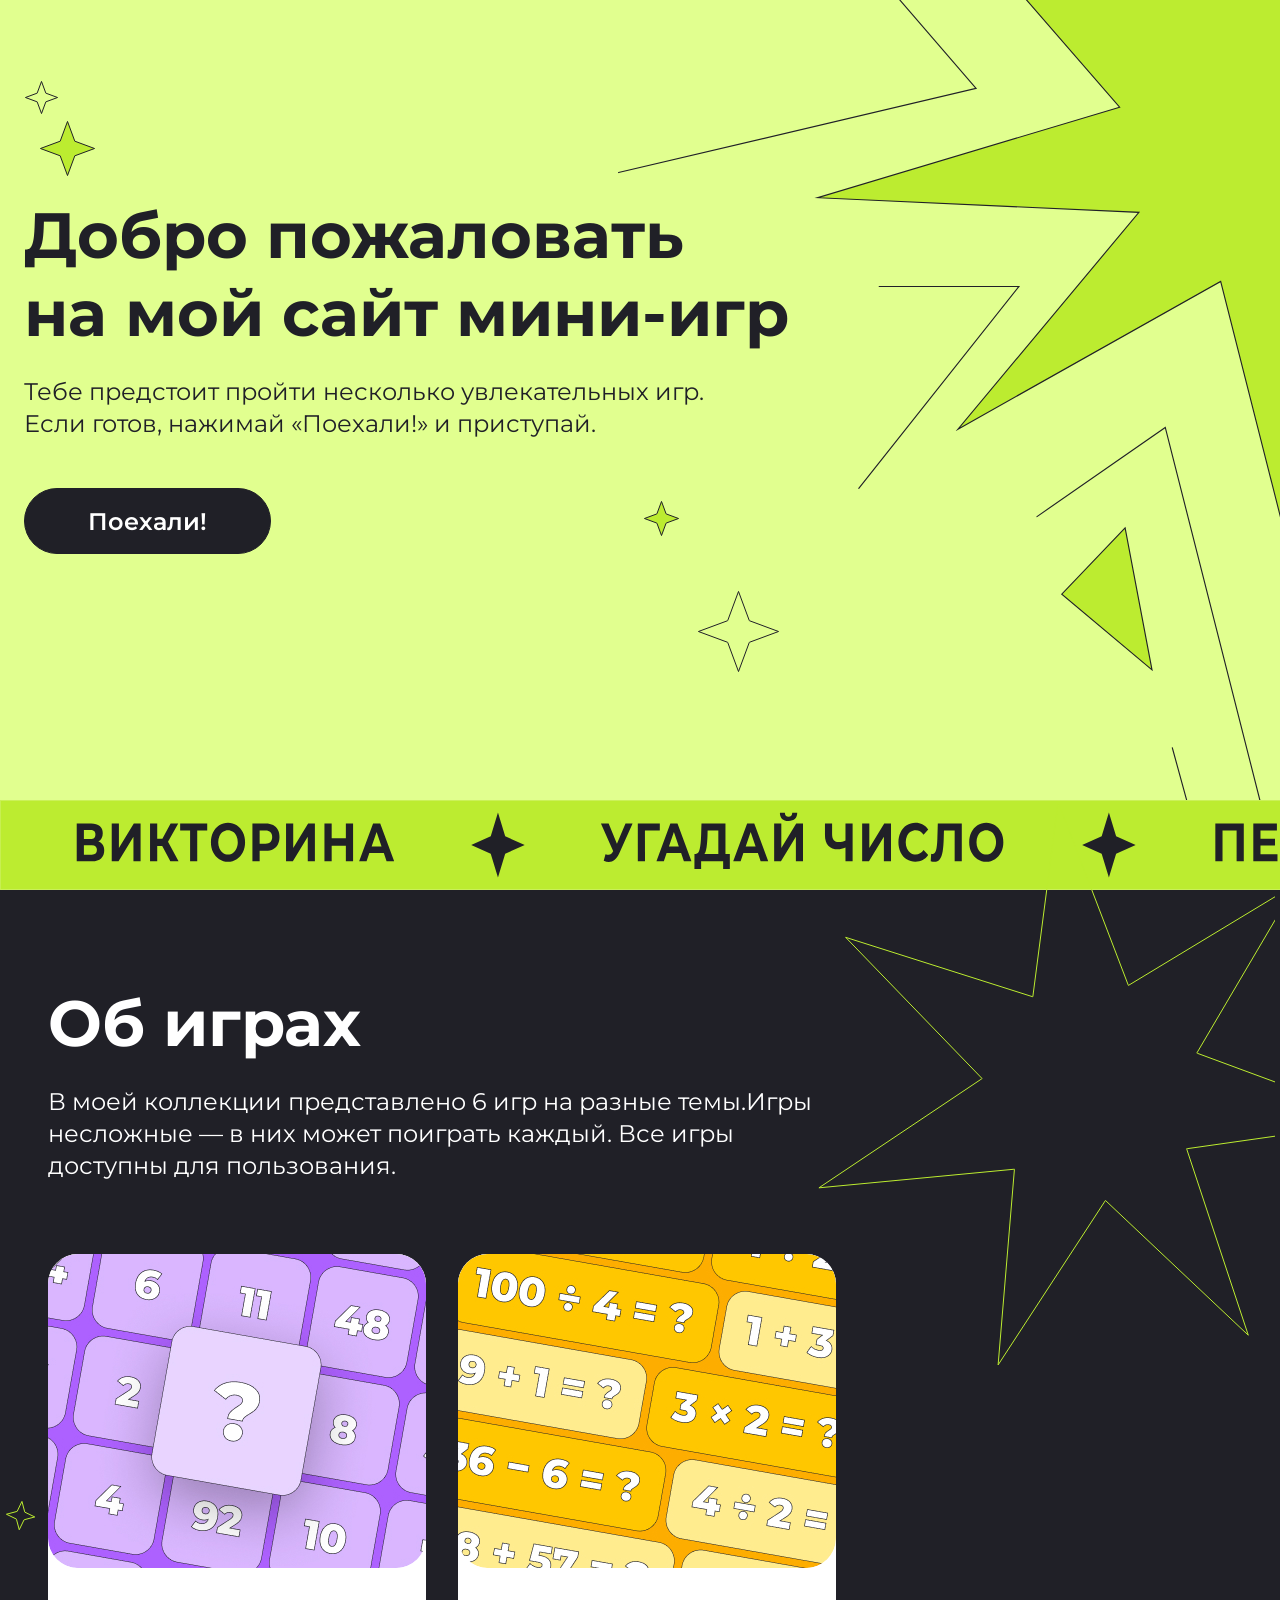
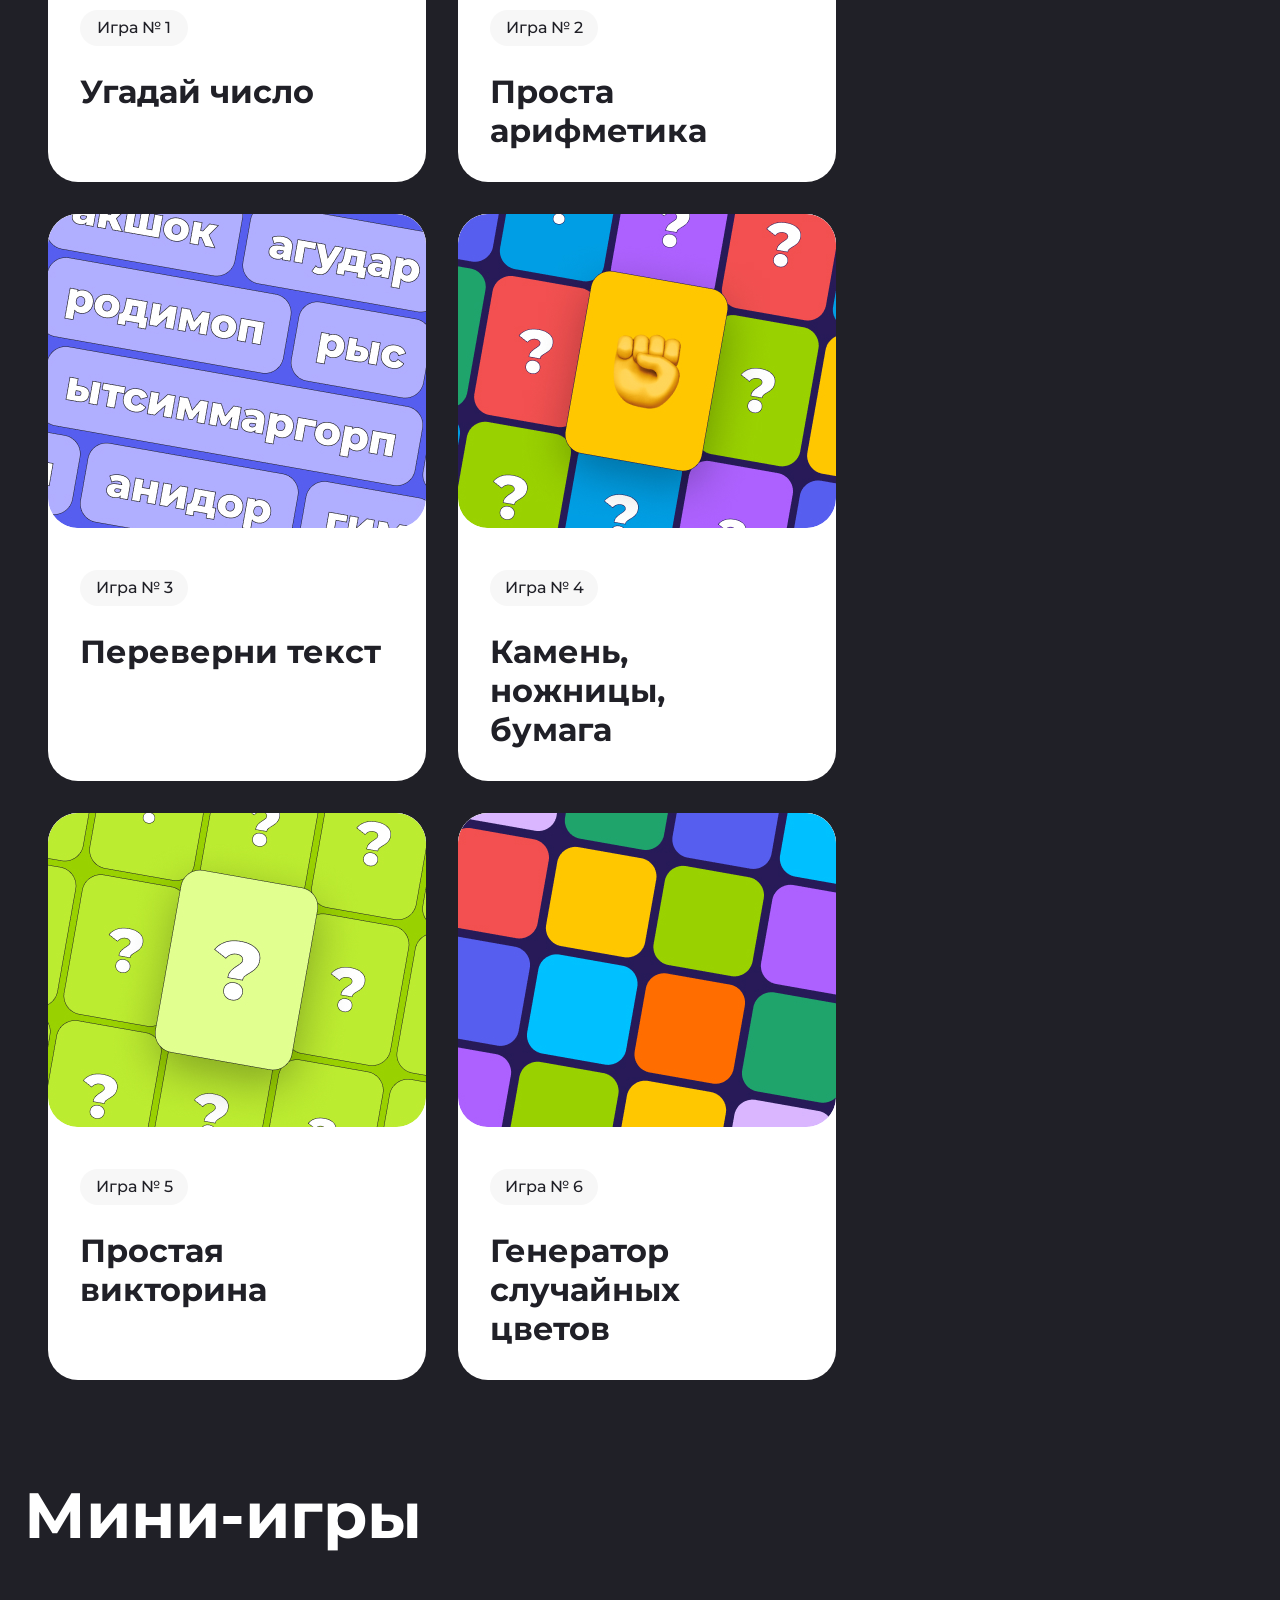
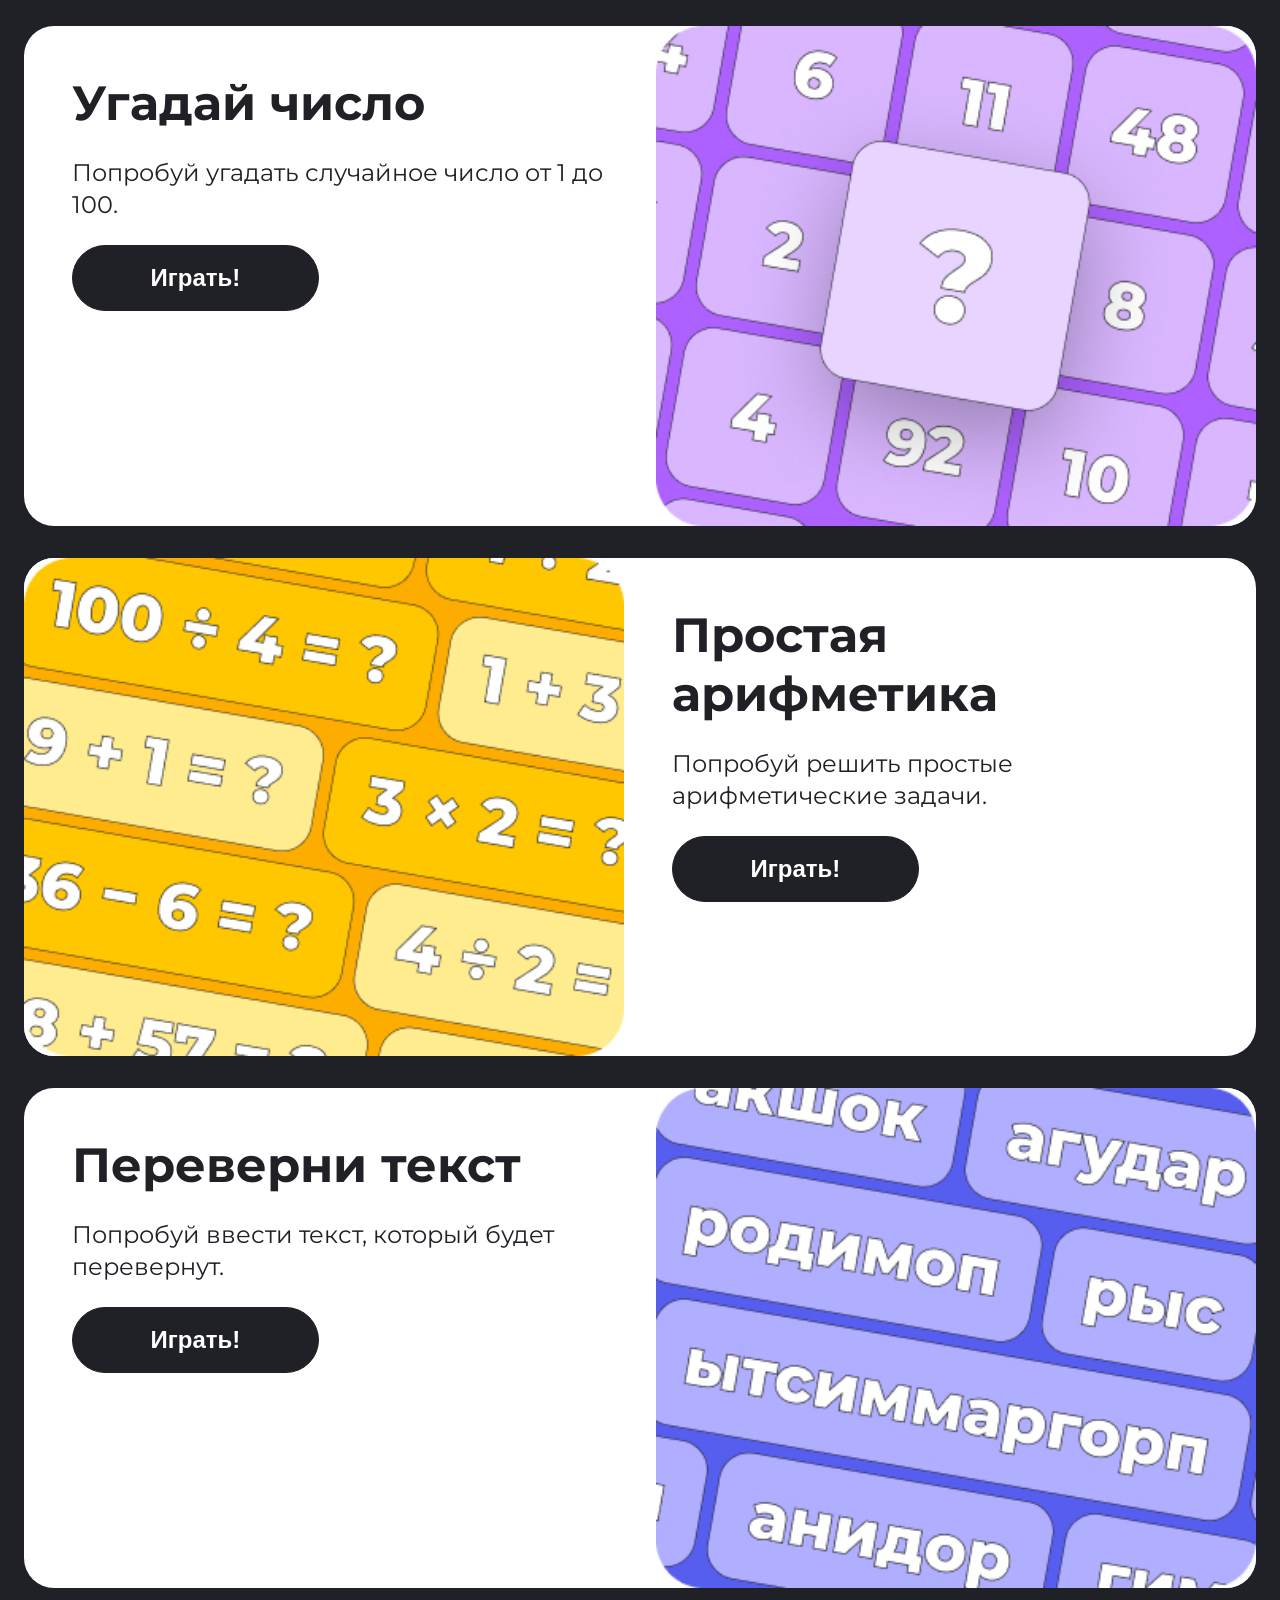
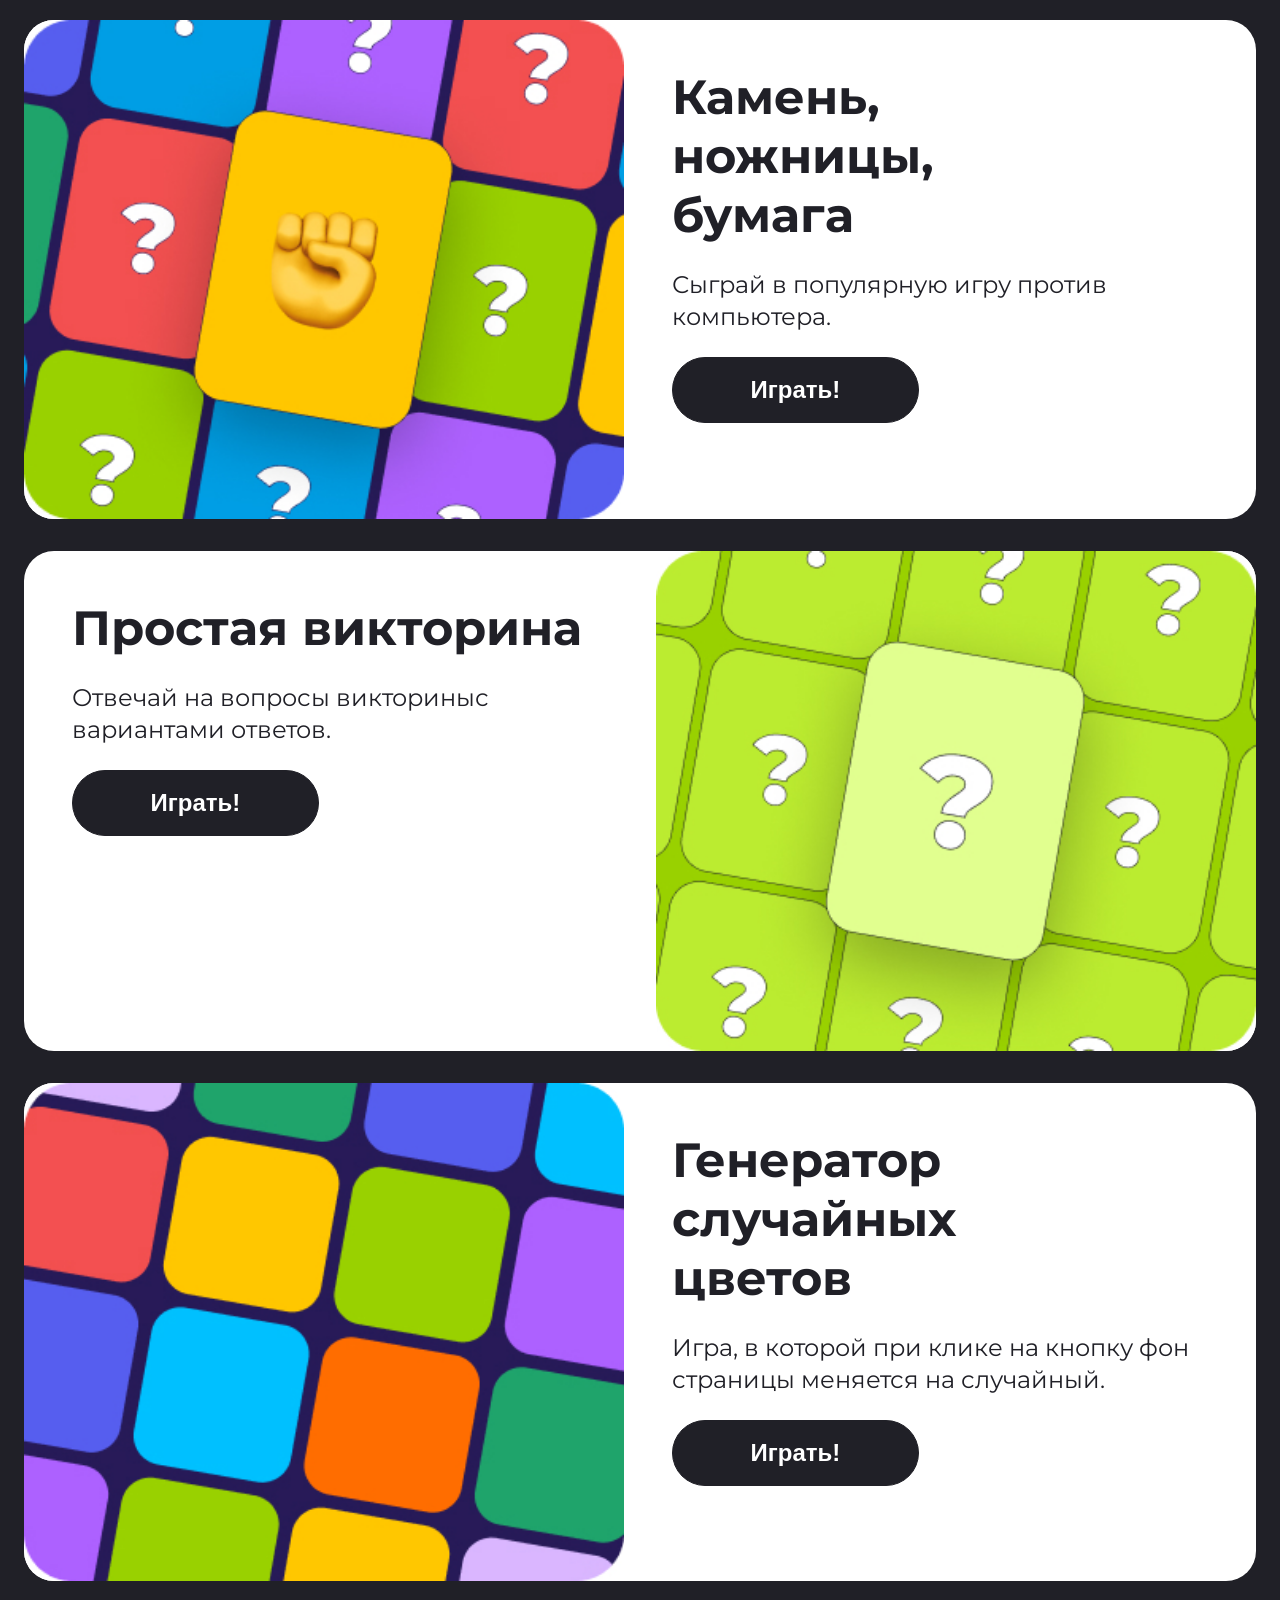
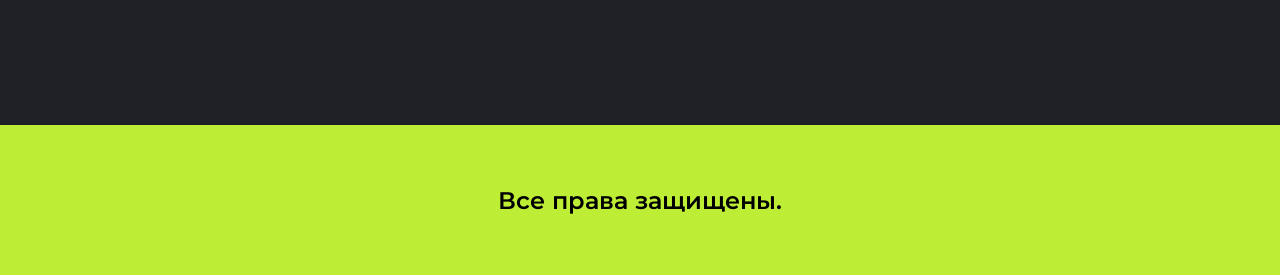
==== commit d3989dca: "H-8: Верстка сайта HTML связь с игрой + Задачи по JS" ====
--- a/html-2hd/index.html
+++ b/html-2hd/index.html
@@ -20,9 +20,11 @@
         <img class="header-img__star4" src="./img/Star 4.svg" alt="Картинка для десктопа">
         <img class="header-img__mobil4" src="./mobil/vnizd.svg" alt="Картинка для мобильных">
         <section class="header-img__section">
-            <h1 class="header-img__title">Добро пожаловать<br> на мой сайт мини-игр</h1>
-            <p class="header-img__text">Тебе предстоит пройти несколько увлекательных игр. Если готов, нажимай «Поехали!» и приступай.</p>
-            <a class="header-img__button button" href="#games">Поехали!</a>
+            <div class="header-img__div">
+                <h1 class="header-img__title">Добро пожаловать<br> на мой сайт мини-игр</h1>    
+                <p class="header-img__text">Тебе предстоит пройти несколько увлекательных игр. Если готов, нажимай «Поехали!» и приступай.</p>
+            </div>
+                <a class="header-img__button button" href="#games">Поехали!</a>
         </section>
     </header>
     <div class="header-img__animated ">
@@ -69,7 +71,7 @@
         <img class="section-img__img" src="./img/Star 1.svg" alt="">
         <img class="section-img__img2" src="./img/Star 11.svg" alt="">
         <img class="section-img__img3" src="./img/Star 12.svg" alt="">
-        <div class="games">
+        <div class="games center">
             <h2 id="games" class="games__title">Об играх</h2>
             <p class="games__text">В моей коллекции представлено 6 игр на разные темы.Игры несложные — в них может поиграть каждый.
 Все игры доступны для пользования.</p>
@@ -128,7 +130,7 @@
                 <div class="mini-game__div">
                 <h3 class="mini-game__title">Угадай число</h3>
                 <p class="mini-game__text">Попробуй угадать случайное число от 1 до 100.</p>
-                <button class="mini-game__button button">Играть!</button>
+                <button onclick="guessNumber()" class="mini-game__button button">Играть!</button>
                 </div>
             </article>
            <article id="games2" class="mini-flex">
@@ -136,7 +138,7 @@
                 <div class="mini-flex__div">
                 <h3 class="mini-flex__title">Простая арифметика</h3>
                 <p class="mini-flex__text">Попробуй решить простые арифметические задачи.</p>
-                <button class="mini-flex__button button">Играть!</button>
+                <button onclick="Arithmetic()" class="mini-flex__button button">Играть!</button>
                 </div>
             </article>
             <article id="games3" class="mini-game">
@@ -144,7 +146,7 @@
                 <div class="mini-game__div">
                 <h3 class="mini-game__title">Переверни текст</h3>
                 <p class="mini-game__text">Попробуй ввести текст, который будет перевернут.</p>
-                <button class="mini-game__button button">Играть!</button>
+                <button onclick="reverse()" class="mini-game__button button">Играть!</button>
                 </div>
             </article>
          <article id="games4" class="mini-flex">
@@ -160,7 +162,7 @@
                 <div class="mini-game__div">
                 <h3 class="mini-game__title">Простая викторина</h3>
                 <p class="mini-game__text">Отвечай на вопросы викториныс вариантами ответов.</p>
-                <button class="mini-game__button button">Играть!</button>
+                <button onclick="gameVictory()" class="mini-game__button button">Играть!</button>
                 </div>
             </article>
          <article id="games6" class="mini-flex">
@@ -177,6 +179,7 @@
         <a class="footer__text" href="#">Все права защищены.</a>
 
     </footer>
-    <script src="javascript/hw-3.js"></script>
+    <script src="games/script.js"></script>
+    <script src="javascript/hw-6.js"></script>
 </body>
 </html>
--- a/html-2hd/style.css
+++ b/html-2hd/style.css
@@ -98,10 +98,12 @@
   align-items: center;
   color: #202027;
   padding-bottom: 24px;
+  position: relative;
 }
 
 .header-img__text {
-  width: 720px;
+  max-width: 720px;
+  width: 100%;
   height: 64px;
   font-weight: 400;
   font-size: 24px;
@@ -110,6 +112,7 @@
   align-items: center;
   color: #202027;
   padding-bottom: 48px;
+  position: relative;
 }
 
 .button {
@@ -120,7 +123,8 @@
   align-items: center;
   padding: 16px 28px;
   gap: 10px;
-  width: 247px;
+  max-width: 247px;
+  width: 100%;
   height: 66px;
   color: white;
   background: #202027;
@@ -139,8 +143,26 @@
   box-shadow: -4px 5px 5px rgba(0, 0, 0, 0.2);
 }
 
+.header-img__animated {
+  position: relative;
+  width: 100%;
+  height: 90px;
+  max-width: 2500px;
+  overflow: hidden;
+  line-height: 0;
+  margin: 0;
+  padding: 0;
+  background-color: #BCEC30;
+}
+
 .header-img__svg {
-  box-sizing: border-box;
+  position: absolute;
+  top: 0;
+  left: 0;
+  width: 100%;
+  height: 100%;
+  display: block;
+  /*box-sizing: border-box;
   display: flex;
   flex-direction: column;
   align-items: flex-start;
@@ -152,9 +174,27 @@
   top: 710px;
   background: #BCEC30;
   border: 1px solid rgba(255, 255, 255, 0.2);
-  backdrop-filter: blur(25px);
-}
-
+  backdrop-filter: blur(25px);*/
+}
+
+.svg-text-group {
+  transform: scale(1.8);
+}
+
+.svg-text-group {
+  animation: move-left 15s linear infinite;
+  transform-origin: left center;
+}
+
+@keyframes move-left {
+  from {
+    transform: translateX(0);
+  }
+  to {
+    /* двигаем на ширину всей полосы (3220px) */
+    transform: translateX(-3220px);
+  }
+}
 .header-img__svg1 {
   display: none;
   max-width: 1440px;
@@ -422,25 +462,118 @@
   text-decoration: none;
 }
 
+@media (max-width: 1440px) {
+  .center {
+    padding-left: 24px;
+    padding-right: 24px;
+  }
+}
 @media (max-width: 1024px) {
   .center {
     padding-left: calc(50% - 393px);
     padding-right: calc(50% - 393px);
   }
+  .header-img__title {
+    font-size: 54px;
+  }
+  .header-img__group {
+    display: none;
+  }
+  .header-img__mobil {
+    display: block;
+    position: absolute;
+    top: 0;
+    right: 0;
+    background-size: contain;
+    background-position: right center;
+    background-repeat: no-repeat;
+  }
+  .header-img__star5 {
+    position: absolute;
+    top: 600px;
+    right: 300px;
+    background-size: contain;
+    background-position: right center;
+    background-repeat: no-repeat;
+  }
+  .header-img__star4 {
+    position: absolute;
+    top: 690px;
+    right: 200px;
+    background-size: contain;
+    background-position: right center;
+    background-repeat: no-repeat;
+  }
+  .mini-game__img {
+    background-position: center;
+    border-radius: 30px;
+    max-width: 440px;
+    width: 100%;
+    height: 500px;
+    background-size: cover;
+    background-repeat: no-repeat;
+  }
+  .game {
+    display: flex;
+    flex-wrap: wrap;
+    gap: 24px;
+    padding-top: 72px;
+    padding-bottom: 96px;
+  }
 }
 @media (min-width: 768px) and (max-width: 833px) {
   .center {
     padding-left: 24px;
     padding-right: 24px;
   }
+  .header-img__star2 {
+    position: absolute;
+    left: 39px;
+    top: 110px;
+    background-size: contain;
+    background-position: right center;
+    background-repeat: no-repeat;
+  }
+  .game-card {
+    display: flex;
+    flex-direction: column;
+    align-items: flex-start;
+    gap: 10px;
+    max-width: 348px;
+    width: 100%;
+    border-radius: 30px;
+    background-color: #FFFFFF;
+    text-decoration: none;
+    cursor: pointer;
+    position: relative;
+    z-index: 2;
+  }
+  .game-card__img {
+    width: 100%;
+  }
+  .game {
+    display: grid;
+    grid-template-columns: repeat(2, 1fr);
+  }
+  .mini-game__img {
+    background-position: center;
+    border-radius: 30px;
+    max-width: 350px;
+    width: 100%;
+    height: 500px;
+    background-size: cover;
+    background-repeat: no-repeat;
+  }
+  .mini-flex__img {
+    background-position: center;
+    border-radius: 30px;
+    max-width: 340px;
+    width: 100%;
+    background-size: cover;
+    background-repeat: no-repeat;
+  }
 }
 @media (min-width: 377px) and (max-width: 767px) {
-  .center {
-    padding-left: 16px;
-    padding-right: 16px;
-  }
-}
-@media (max-width: 376px) {
   .center {
     padding-left: 16px;
     padding-right: 16px;
@@ -479,6 +612,16 @@
   .header-img__section {
     padding: 25px;
     margin-top: 147px;
+    /* DISPLAY: flex; */
+    display: flex;
+    align-items: center;
+    flex-direction: column;
+  }
+  .header-img__div {
+    display: flex;
+    flex-direction: column;
+    align-items: center;
+    flex-wrap: wrap;
   }
   .header-img__title {
     font-family: "Montserrat";
@@ -559,7 +702,7 @@
   .header-img__mobil3 {
     display: block;
     position: absolute;
-    left: 270px;
+    left: 370px;
     top: 610px;
     background-size: contain;
     background-position: right center;
@@ -568,11 +711,28 @@
   .header-img__mobil4 {
     display: block;
     position: absolute;
-    left: 269px;
+    left: 340px;
     top: 570px;
     background-size: contain;
     background-position: right center;
     background-repeat: no-repeat;
+  }
+  .svg-text-group1 {
+    animation: move-left 70s linear infinite;
+    transform-origin: left center;
+  }
+  @keyframes move-left {
+    from {
+      transform: translateX(0);
+    }
+    to {
+      /* двигаем на ширину всей полосы (3220px) */
+      transform: translateX(-400px);
+    }
+  }
+  .header-img__animated {
+    overflow: visible;
+    height: 0;
   }
   .header-img__svg {
     display: none;
@@ -581,6 +741,9 @@
     display: block;
     background-position: center;
     margin-top: auto;
+  }
+  .games {
+    display: none;
   }
   .games__title {
     font-size: 40px;
@@ -604,38 +767,44 @@
     display: flex;
     flex-direction: column;
     padding-bottom: 25px;
+    max-width: 420px;
+    width: 100%;
   }
   .mini-flex {
     border-radius: 30px;
     background-color: white;
     display: flex;
     flex-direction: column;
+    max-width: 420px;
+    width: 100%;
   }
   .mini__title {
     font-weight: 700;
     font-size: 40px;
     line-height: 78px;
+    padding-top: 50px;
   }
   .mini-games {
     display: flex;
     flex-direction: column;
+    align-items: center;
     gap: 32px;
     padding-bottom: 9px;
     padding-top: 34px;
+    max-width: 450px;
+    width: 100%;
   }
   .mini-game__img {
-    max-width: 343px;
     width: 100%;
     height: auto;
   }
   .mini-flex__img {
-    max-width: 343px;
     width: 100%;
     height: auto;
   }
   .mini-flex__div {
     display: flex;
-    align-items: flex-start;
+    align-items: center;
     padding: 28px;
     gap: 24px;
     flex-direction: column;
@@ -643,7 +812,7 @@
   .mini-game__div {
     display: flex;
     flex-direction: column;
-    align-items: flex-start;
+    align-items: center;
     padding: 28px;
     gap: 24px;
   }
@@ -683,7 +852,8 @@
     align-items: center;
     padding: 16px 28px;
     gap: 10px;
-    width: 285px;
+    max-width: 285px;
+    width: 100%;
     height: 55px;
     background: #202027;
     border: 1px solid #202027;
@@ -703,4 +873,290 @@
     color: #000000;
     text-decoration: none;
   }
+}
+@media (max-width: 376px) {
+  .center {
+    padding-left: 16px;
+    padding-right: 16px;
+  }
+  .section-img {
+    display: none;
+  }
+  .button {
+    box-sizing: border-box;
+    display: flex;
+    flex-direction: row;
+    justify-content: center;
+    align-items: center;
+    padding: 16px 28px;
+    gap: 10px;
+    max-width: 285px;
+    width: 100%;
+    height: 66px;
+    color: white;
+    background: #202027;
+    border: 1px solid #202027;
+    font-weight: 600;
+    font-size: 24px;
+    border-radius: 60px;
+    cursor: pointer;
+    text-decoration: none;
+  }
+  .header-img {
+    height: 650px;
+    display: flex;
+    align-items: center;
+    justify-content: space-between;
+    align-content: space-between;
+    flex-direction: column;
+  }
+  .header-img__section {
+    padding: 25px;
+    margin-top: 147px;
+  }
+  .header-img__title {
+    font-family: "Montserrat";
+    font-style: normal;
+    font-weight: 700;
+    font-size: 40px;
+    line-height: 49px;
+    display: flex;
+    align-items: center;
+    text-align: center;
+    color: #202027;
+    flex: none;
+    order: 0;
+    flex-grow: 0;
+  }
+  .header-img__text {
+    /* Тебе предстоит пройти несколько увлекательных игр. Если готов, нажимай «Поехали!» и приступай. */
+    max-width: 296px;
+    width: 100%;
+    height: 60px;
+    font-family: "Montserrat";
+    font-style: normal;
+    font-weight: 400;
+    font-size: 16px;
+    line-height: 20px;
+    display: flex;
+    align-items: center;
+    text-align: center;
+    color: #202027;
+    flex: none;
+    order: 1;
+    flex-grow: 0;
+    padding-bottom: 36px;
+    padding-top: 16px;
+  }
+  .header-img__group {
+    display: none;
+  }
+  .header-img__mobil {
+    display: block;
+    position: absolute;
+    top: 0;
+    right: 0;
+    background-size: contain;
+    background-position: right center;
+    background-repeat: no-repeat;
+  }
+  .header-img__star2 {
+    display: none;
+  }
+  .header-img__star3 {
+    display: none;
+  }
+  .header-img__star5 {
+    display: none;
+  }
+  .header-img__star4 {
+    display: none;
+  }
+  .header-img__mobil1 {
+    display: block;
+    position: absolute;
+    left: 39px;
+    top: 120px;
+    background-size: contain;
+    background-position: right center;
+    background-repeat: no-repeat;
+  }
+  .header-img__mobil2 {
+    display: block;
+    position: absolute;
+    left: 68px;
+    top: 80px;
+    background-size: contain;
+    background-position: right center;
+    background-repeat: no-repeat;
+  }
+  .header-img__mobil3 {
+    display: block;
+    position: absolute;
+    left: 270px;
+    top: 610px;
+    background-size: contain;
+    background-position: right center;
+    background-repeat: no-repeat;
+  }
+  .header-img__mobil4 {
+    display: block;
+    position: absolute;
+    left: 269px;
+    top: 570px;
+    background-size: contain;
+    background-position: right center;
+    background-repeat: no-repeat;
+  }
+  .svg-text-group1 {
+    animation: move-left 70s linear infinite;
+    transform-origin: left center;
+  }
+  @keyframes move-left {
+    from {
+      transform: translateX(0);
+    }
+    to {
+      /* двигаем на ширину всей полосы (3220px) */
+      transform: translateX(-400px);
+    }
+  }
+  .header-img__animated {
+    overflow: visible;
+    height: 0;
+  }
+  .header-img__svg {
+    display: none;
+  }
+  .header-img__svg1 {
+    display: block;
+    background-position: center;
+    margin-top: auto;
+  }
+  .games {
+    display: none;
+  }
+  .games__title {
+    font-size: 40px;
+  }
+  .games__text {
+    max-width: 376px;
+    width: 100%;
+    height: auto;
+    font-size: 16px;
+  }
+  .game-card__img {
+    max-width: 343px;
+    width: 100%;
+  }
+  .mini {
+    padding-top: 29px;
+  }
+  .mini-game {
+    border-radius: 30px;
+    background-color: white;
+    display: flex;
+    flex-direction: column;
+    padding-bottom: 25px;
+  }
+  .mini-flex {
+    border-radius: 30px;
+    background-color: white;
+    display: flex;
+    flex-direction: column;
+  }
+  .mini__title {
+    font-weight: 700;
+    font-size: 40px;
+    line-height: 78px;
+    padding-top: 50px;
+  }
+  .mini-games {
+    display: flex;
+    flex-direction: column;
+    gap: 32px;
+    padding-bottom: 9px;
+    padding-top: 34px;
+  }
+  .mini-game__img {
+    max-width: 343px;
+    width: 100%;
+    height: auto;
+  }
+  .mini-flex__img {
+    max-width: 343px;
+    width: 100%;
+    height: auto;
+  }
+  .mini-flex__div {
+    display: flex;
+    align-items: flex-start;
+    padding: 28px;
+    gap: 24px;
+    flex-direction: column;
+  }
+  .mini-game__div {
+    display: flex;
+    flex-direction: column;
+    align-items: flex-start;
+    padding: 28px;
+    gap: 24px;
+  }
+  .mini-flex__title {
+    font-weight: 700;
+    font-size: 32px;
+    color: #202027;
+    line-height: normal;
+  }
+  .mini-flex__text {
+    font-weight: 400;
+    font-size: 16px;
+    line-height: 100%;
+    display: flex;
+    align-items: center;
+    color: #202027;
+  }
+  .mini-game__title {
+    font-weight: 700;
+    font-size: 32px;
+    color: #202027;
+    line-height: normal;
+  }
+  .mini-game__text {
+    font-weight: 400;
+    font-size: 16px;
+    line-height: 100%;
+    display: flex;
+    align-items: center;
+    color: #202027;
+  }
+  .button {
+    box-sizing: border-box;
+    display: flex;
+    flex-direction: row;
+    justify-content: center;
+    align-items: center;
+    padding: 16px 28px;
+    gap: 10px;
+    max-width: 285px;
+    width: 100%;
+    height: 55px;
+    background: #202027;
+    border: 1px solid #202027;
+    border-radius: 60px;
+    font-size: 16px;
+  }
+  .footer {
+    height: 100px;
+  }
+  .footer__text {
+    font-weight: 600;
+    font-size: 16px;
+    line-height: 29px;
+    display: flex;
+    align-items: center;
+    text-align: center;
+    color: #000000;
+    text-decoration: none;
+  }
 }/*# sourceMappingURL=style.css.map */
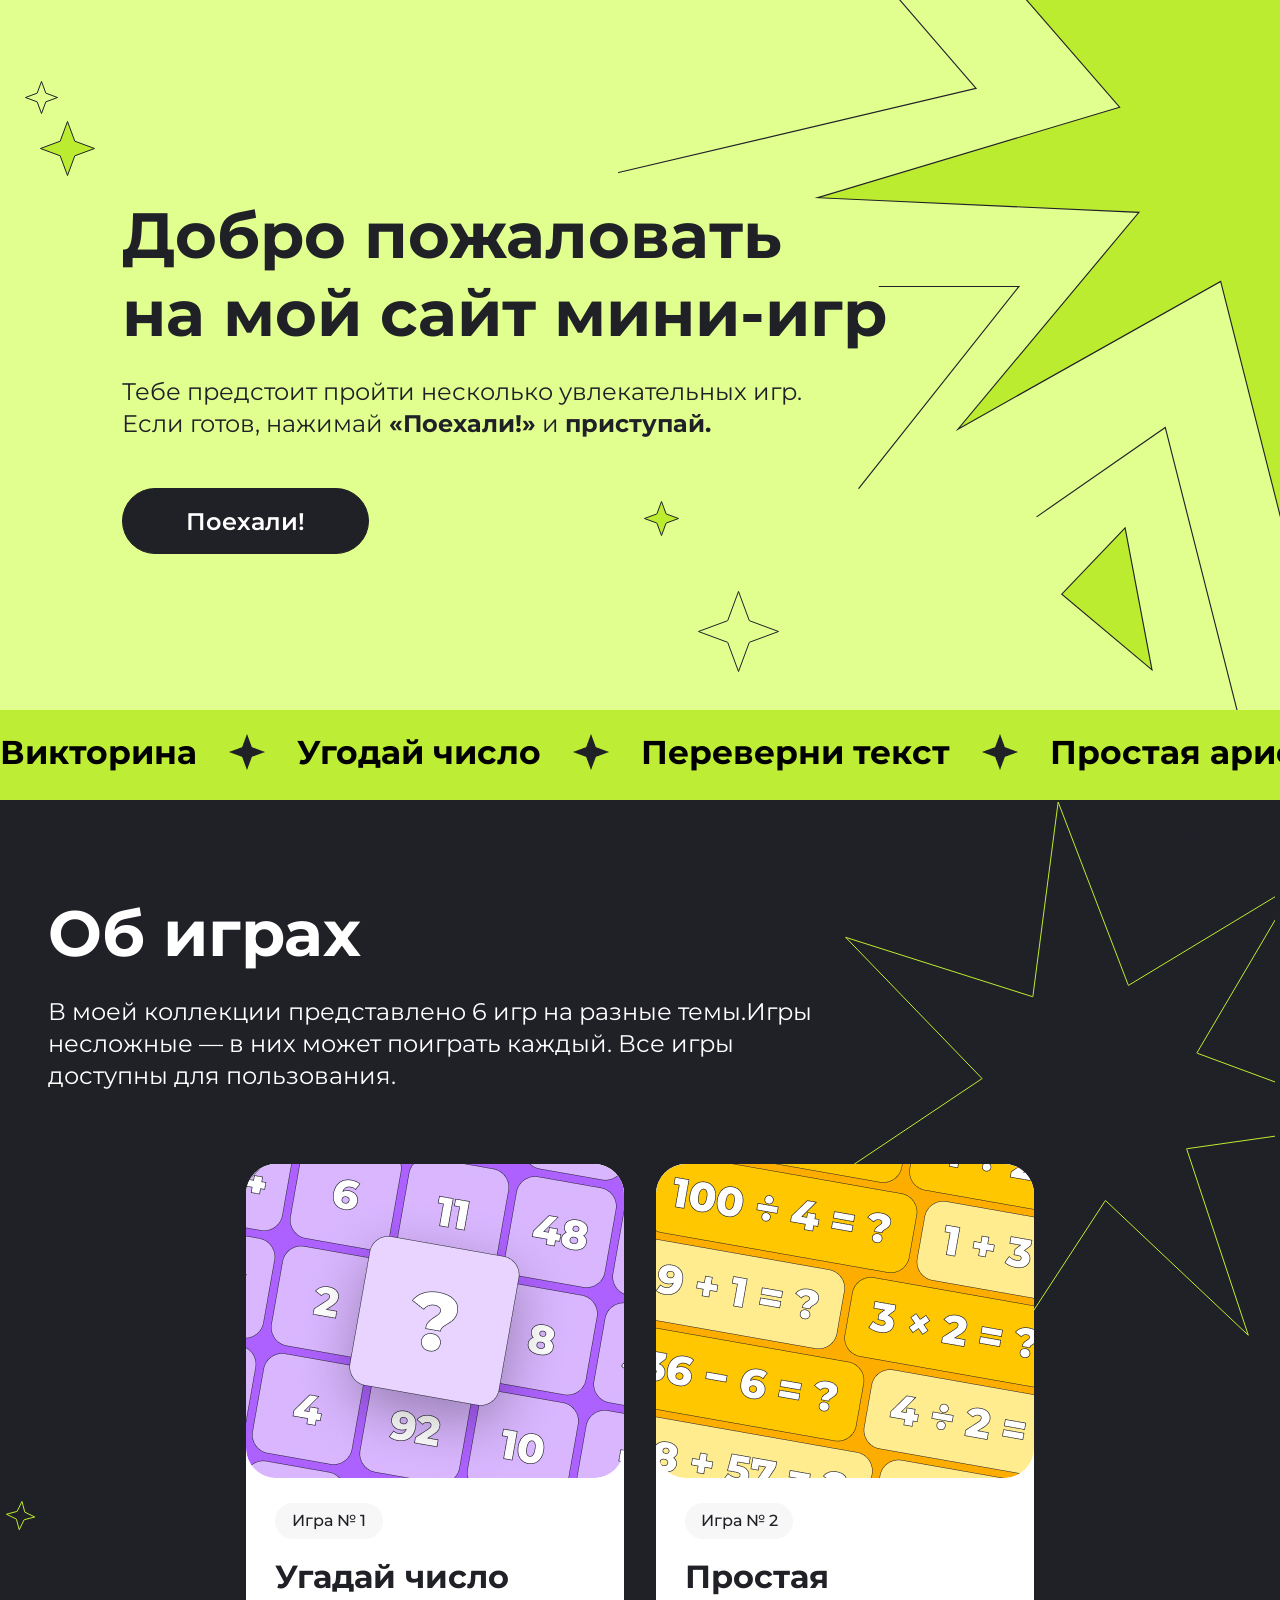
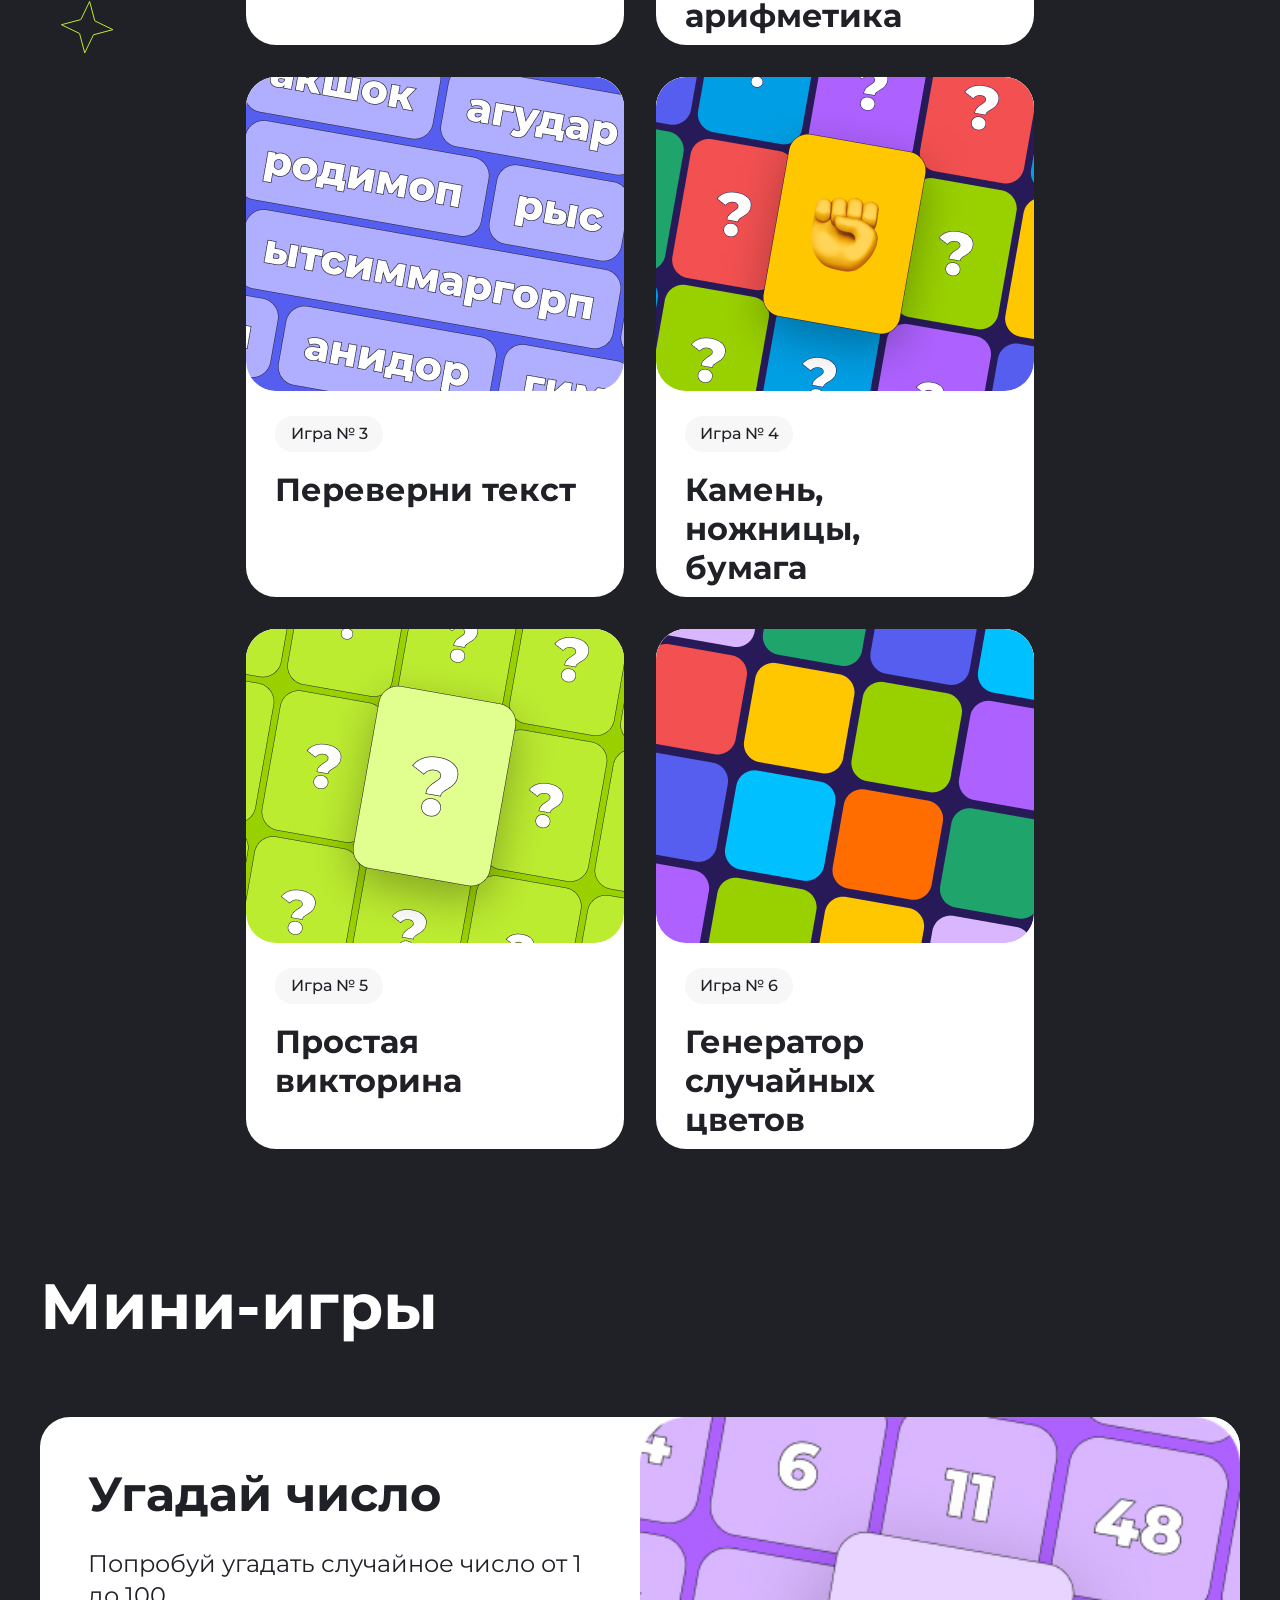
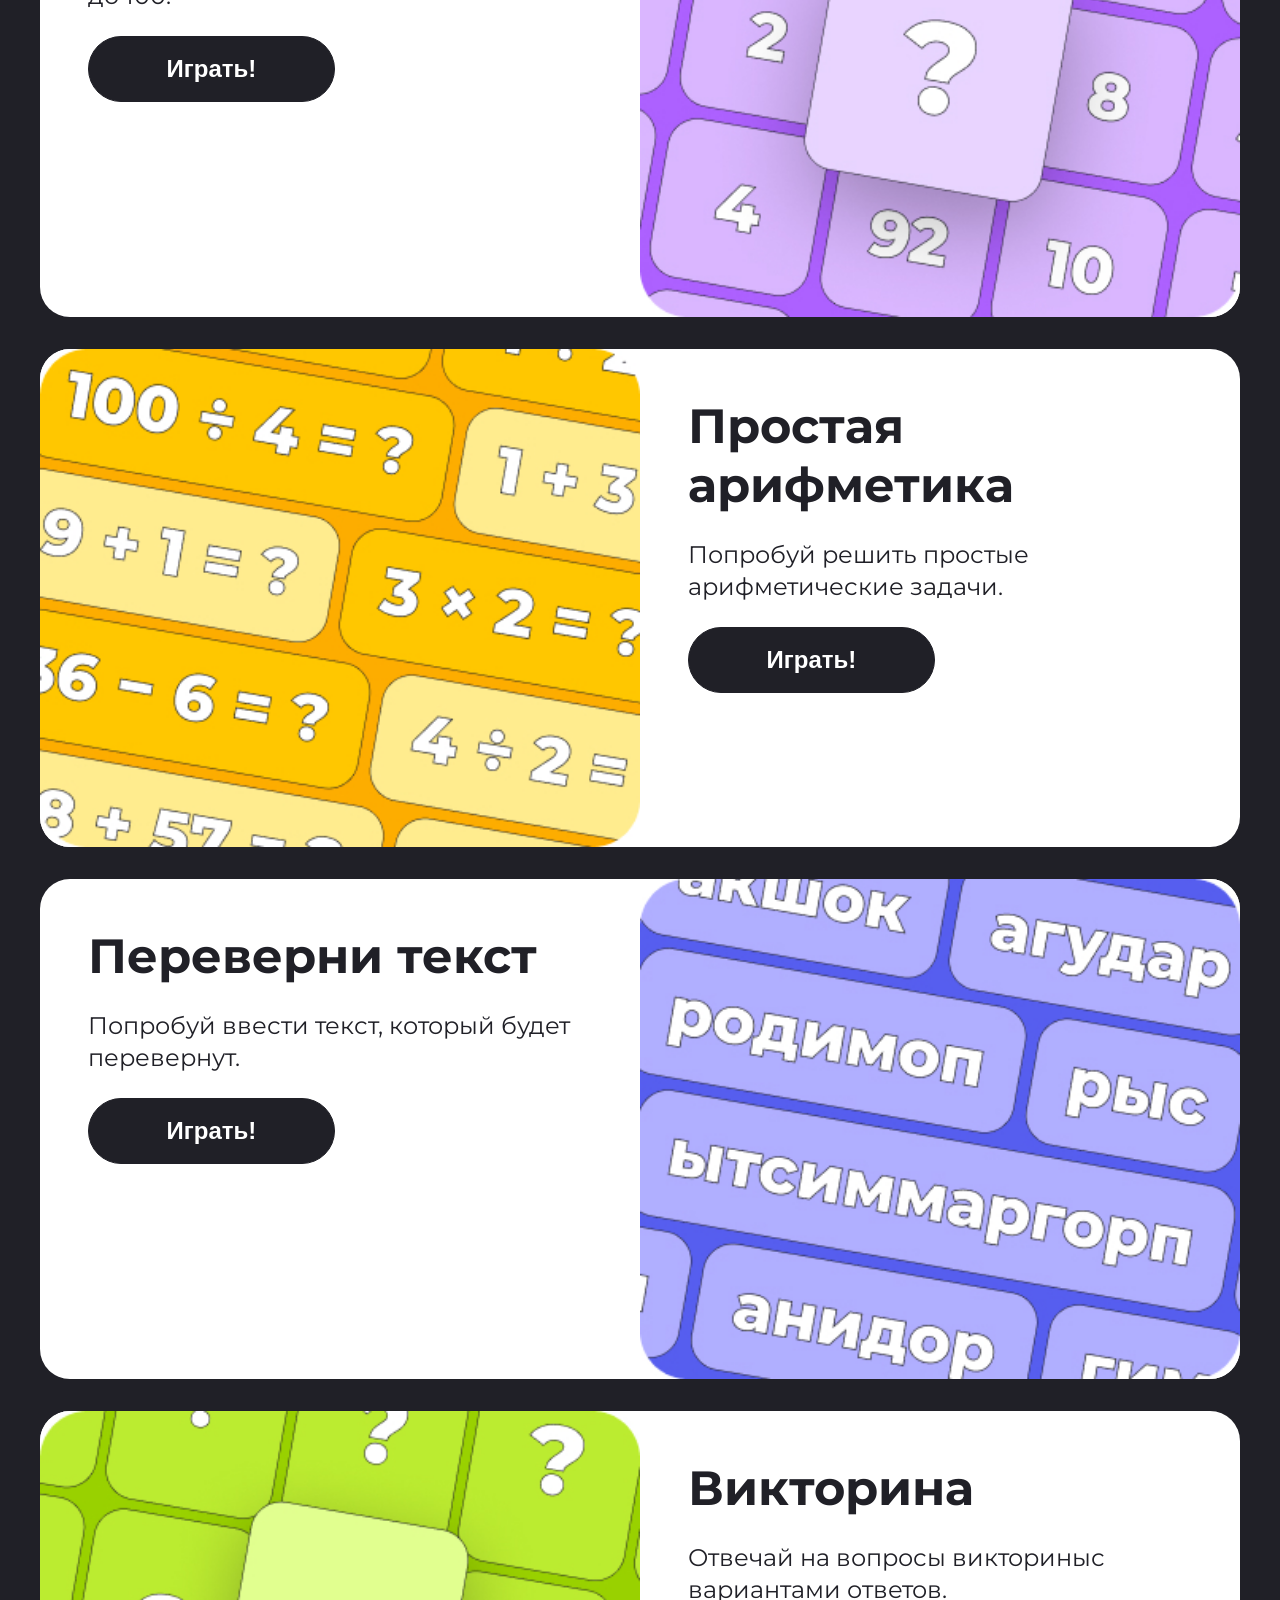
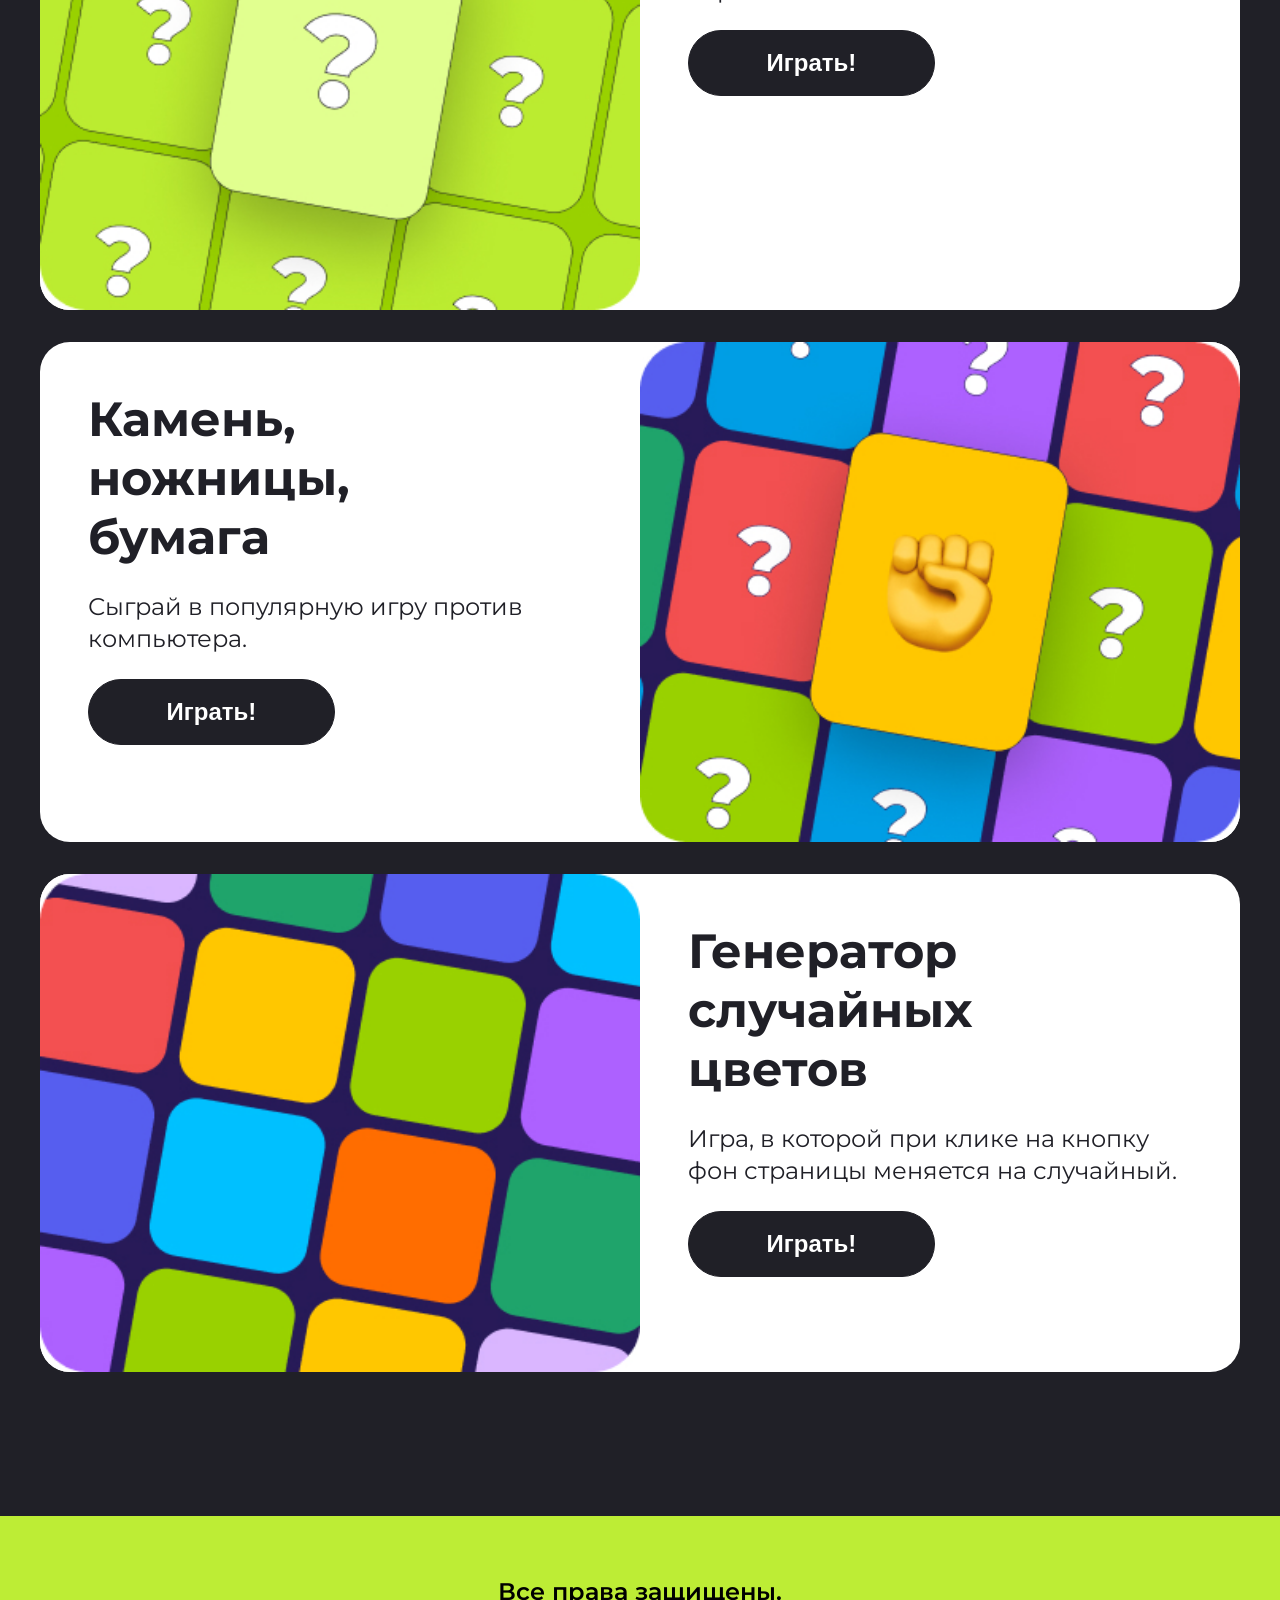
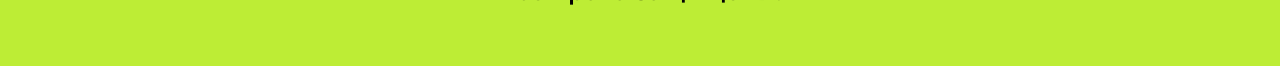
==== commit 2f409b6d: "Курсовая " Основы JavaScript"" ====
--- a/html-2hd/index.html
+++ b/html-2hd/index.html
@@ -9,72 +9,50 @@
 </head>
 <body>
     <header class="header-img center">
-        <img class="header-img__group" src="./img/Group 1597880565.svg" alt="Картинка для десктопа">
+        <img class="header-img__group" src="./img/Group.svg" alt="Картинка для десктопа">
         <img class="header-img__mobil" src="./mobil/Vector.svg" alt="Картинка для мобильных">
-        <img class="header-img__star2" src="./img/Star 2.svg" alt="Картинка для десктопа">
+        <img class="header-img__one" src="./img/Star2.svg" alt="Картинка для десктопа">
         <img class="header-img__mobil1" src="./mobil/svez.svg" alt="Картинка для мобильных">
-        <img class="header-img__star3" src="./img/Star 3.svg" alt="Картинка для десктопа">
-        <img class="header-img__mobil2" src="./mobil/svezd.svg" alt="Картинка для мобильных">
-        <img class="header-img__star5" src="./img/Star 5.svg" alt="Картинка для десктопа">
-        <img class="header-img__mobil3" src="./mobil/vniz.svg" alt="Картинка для мобильных">
-        <img class="header-img__star4" src="./img/Star 4.svg" alt="Картинка для десктопа">
-        <img class="header-img__mobil4" src="./mobil/vnizd.svg" alt="Картинка для мобильных">
+        <img class="header-img__two" src="./img/Star3.svg" alt="Картинка для десктопа">
+        <img class="header-img__mobile" src="./mobil/svezd.svg" alt="Картинка для мобильных">
+        <img class="header-img__stars" src="./img/Star5.svg" alt="Картинка для десктопа">
+        <img class="header-img__mobils" src="./mobil/vniz.svg" alt="Картинка для мобильных">
+        <img class="header-img__war" src="./img/Star4.svg" alt="Картинка для десктопа">
+        <img class="header-img__mob" src="./mobil/vnizd.svg" alt="Картинка для мобильных">
         <section class="header-img__section">
             <div class="header-img__div">
                 <h1 class="header-img__title">Добро пожаловать<br> на мой сайт мини-игр</h1>    
-                <p class="header-img__text">Тебе предстоит пройти несколько увлекательных игр. Если готов, нажимай «Поехали!» и приступай.</p>
+                <p class="header-img__text">Тебе предстоит пройти несколько увлекательных игр. Если готов, нажимай <strong>«Поехали!»</strong> и <strong> приступай.</strong></p>
             </div>
                 <a class="header-img__button button" href="#games">Поехали!</a>
         </section>
     </header>
-    <div class="header-img__animated ">
-            <svg class="header-img__svg1"  viewBox="0 0 375 52" fill="none" xmlns="http://www.w3.org/2000/svg" preserveAspectRatio="none">
-<foreignObject x="0" y="0" width="379.12" height="50"><div xmlns="http://www.w3.org/1999/xhtml" style="backdrop-filter:blur(13.43px);clip-path:url(#bgblur_0_18933_1162_clip_path);height:100%;width:100%"></div></foreignObject><g data-figma-bg-blur-radius="26.8599">
-<rect x="-6" width="387.4" height="51.3391" fill="#BCEC30"/>
-<rect x="-5.7314" y="0.268599" width="379.87" height="50.8019" stroke="white" stroke-opacity="0.2" stroke-width="0.537198"/>
-<g class="svg-text-group1">
-<path d="M27.152 25.16C27.8347 25.3627 28.3573 25.6933 28.72 26.152C29.0827 26.6107 29.264 27.176 29.264 27.848C29.264 28.84 28.8853 29.6133 28.128 30.168C27.3813 30.7227 26.3093 31 24.912 31H19.392V19.8H24.608C25.9093 19.8 26.9227 20.0507 27.648 20.552C28.3733 21.0533 28.736 21.768 28.736 22.696C28.736 23.2507 28.5973 23.7413 28.32 24.168C28.0427 24.584 27.6533 24.9147 27.152 25.16ZM21.968 24.44H24.384C24.9493 24.44 25.376 24.328 25.664 24.104C25.952 23.8693 26.096 23.528 26.096 23.08C26.096 22.6427 25.9467 22.3067 25.648 22.072C25.36 21.8373 24.9387 21.72 24.384 21.72H21.968V24.44ZM24.816 29.08C26.032 29.08 26.64 28.6 26.64 27.64C26.64 26.712 26.032 26.248 24.816 26.248H21.968V29.08H24.816ZM31.9539 19.8H34.5299V27.096L39.8739 19.8H42.3059V31H39.7459V23.72L34.4019 31H31.9539V19.8ZM50.0705 26.488H48.2785V31H45.7025V19.8H48.2785V24.328H50.1345L53.0785 19.8H55.8145L52.1505 25.208L55.9265 31H52.9825L50.0705 26.488ZM66.2157 21.912H62.6317V31H60.0717V21.912H56.5037V19.8H66.2157V21.912ZM73.671 31.192C72.5083 31.192 71.4577 30.9413 70.519 30.44C69.591 29.9387 68.8603 29.2507 68.327 28.376C67.8043 27.4907 67.543 26.4987 67.543 25.4C67.543 24.3013 67.8043 23.3147 68.327 22.44C68.8603 21.5547 69.591 20.8613 70.519 20.36C71.4577 19.8587 72.5083 19.608 73.671 19.608C74.8337 19.608 75.879 19.8587 76.807 20.36C77.735 20.8613 78.4657 21.5547 78.999 22.44C79.5323 23.3147 79.799 24.3013 79.799 25.4C79.799 26.4987 79.5323 27.4907 78.999 28.376C78.4657 29.2507 77.735 29.9387 76.807 30.44C75.879 30.9413 74.8337 31.192 73.671 31.192ZM73.671 28.984C74.3323 28.984 74.9297 28.8347 75.463 28.536C75.9963 28.2267 76.4123 27.8 76.711 27.256C77.0203 26.712 77.175 26.0933 77.175 25.4C77.175 24.7067 77.0203 24.088 76.711 23.544C76.4123 23 75.9963 22.5787 75.463 22.28C74.9297 21.9707 74.3323 21.816 73.671 21.816C73.0097 21.816 72.4123 21.9707 71.879 22.28C71.3457 22.5787 70.9243 23 70.615 23.544C70.3163 24.088 70.167 24.7067 70.167 25.4C70.167 26.0933 70.3163 26.712 70.615 27.256C70.9243 27.8 71.3457 28.2267 71.879 28.536C72.4123 28.8347 73.0097 28.984 73.671 28.984ZM87.2837 19.8C88.2757 19.8 89.1344 19.9653 89.8597 20.296C90.5957 20.6267 91.1611 21.096 91.5557 21.704C91.9504 22.312 92.1477 23.032 92.1477 23.864C92.1477 24.6853 91.9504 25.4053 91.5557 26.024C91.1611 26.632 90.5957 27.1013 89.8597 27.432C89.1344 27.752 88.2757 27.912 87.2837 27.912H85.0277V31H82.4357V19.8H87.2837ZM87.1397 25.8C87.9184 25.8 88.5104 25.6347 88.9157 25.304C89.3211 24.9627 89.5237 24.4827 89.5237 23.864C89.5237 23.2347 89.3211 22.7547 88.9157 22.424C88.5104 22.0827 87.9184 21.912 87.1397 21.912H85.0277V25.8H87.1397ZM94.4976 19.8H97.0736V27.096L102.418 19.8H104.85V31H102.29V23.72L96.9456 31H94.4976V19.8ZM118.55 19.8V31H115.958V26.408H110.87V31H108.278V19.8H110.87V24.216H115.958V19.8H118.55ZM129.58 28.6H124.38L123.388 31H120.732L125.724 19.8H128.284L133.292 31H130.572L129.58 28.6ZM128.764 26.632L126.988 22.344L125.212 26.632H128.764Z" fill="#202027"/>
-<path d="M171.067 16L173.678 23.0579L180.736 25.6696L173.678 28.2812L171.067 35.3391L168.455 28.2812L161.397 25.6696L168.455 23.0579L171.067 16Z" fill="#202027"/>
-<path d="M219.637 19.8L214.869 28.664C214.411 29.5173 213.856 30.1627 213.205 30.6C212.565 31.0373 211.867 31.256 211.109 31.256C210.523 31.256 209.915 31.128 209.285 30.872L209.909 28.904C210.357 29.0427 210.731 29.112 211.029 29.112C211.349 29.112 211.637 29.0373 211.893 28.888C212.149 28.728 212.384 28.4827 212.597 28.152L212.693 28.024L208.277 19.8H211.045L214.021 25.816L217.093 19.8H219.637ZM229.397 21.912H224.069L224.085 31H221.509V19.8H229.413L229.397 21.912ZM237.046 28.6H231.846L230.854 31H228.198L233.19 19.8H235.75L240.758 31H238.038L237.046 28.6ZM236.23 26.632L234.454 22.344L232.678 26.632H236.23ZM254.529 28.888V33.32H252.129V31H244.225V33.32H241.825L241.841 28.888H242.289C242.961 28.8667 243.435 28.376 243.713 27.416C243.99 26.456 244.161 25.0853 244.225 23.304L244.353 19.8H252.961V28.888H254.529ZM246.513 23.544C246.459 24.8773 246.347 25.9973 246.177 26.904C246.006 27.8 245.745 28.4613 245.393 28.888H250.401V21.912H246.561L246.513 23.544ZM264.591 28.6H259.391L258.399 31H255.743L260.735 19.8H263.295L268.303 31H265.583L264.591 28.6ZM263.775 26.632L261.999 22.344L260.223 26.632H263.775ZM270.428 19.8H273.004V27.096L278.348 19.8H280.78V31H278.22V23.72L272.876 31H270.428V19.8ZM275.596 19.08C273.548 19.08 272.514 18.264 272.492 16.632H274.268C274.29 17.4107 274.732 17.8 275.596 17.8C276.023 17.8 276.348 17.704 276.572 17.512C276.796 17.3093 276.914 17.016 276.924 16.632H278.7C278.69 17.432 278.428 18.04 277.916 18.456C277.404 18.872 276.631 19.08 275.596 19.08ZM298.58 19.8V31H296.02V26.968C295.05 27.32 294.148 27.496 293.316 27.496C291.812 27.496 290.66 27.1387 289.86 26.424C289.06 25.6987 288.66 24.6587 288.66 23.304V19.8H291.22V23.016C291.22 23.784 291.423 24.3653 291.828 24.76C292.244 25.144 292.842 25.336 293.62 25.336C294.474 25.336 295.274 25.1707 296.02 24.84V19.8H298.58ZM302.005 19.8H304.581V27.096L309.925 19.8H312.357V31H309.797V23.72L304.453 31H302.005V19.8ZM321.081 31.192C319.94 31.192 318.905 30.9467 317.977 30.456C317.06 29.9547 316.335 29.2667 315.801 28.392C315.279 27.5067 315.017 26.5093 315.017 25.4C315.017 24.2907 315.279 23.2987 315.801 22.424C316.335 21.5387 317.06 20.8507 317.977 20.36C318.905 19.8587 319.945 19.608 321.097 19.608C322.068 19.608 322.943 19.7787 323.721 20.12C324.511 20.4613 325.172 20.952 325.705 21.592L324.041 23.128C323.284 22.2533 322.345 21.816 321.225 21.816C320.532 21.816 319.913 21.9707 319.369 22.28C318.825 22.5787 318.399 23 318.089 23.544C317.791 24.088 317.641 24.7067 317.641 25.4C317.641 26.0933 317.791 26.712 318.089 27.256C318.399 27.8 318.825 28.2267 319.369 28.536C319.913 28.8347 320.532 28.984 321.225 28.984C322.345 28.984 323.284 28.5413 324.041 27.656L325.705 29.192C325.172 29.8427 324.511 30.3387 323.721 30.68C322.932 31.0213 322.052 31.192 321.081 31.192ZM337.753 19.8V31H335.193V21.912H331.353L331.273 24.248C331.22 25.8373 331.092 27.128 330.889 28.12C330.686 29.1013 330.345 29.8587 329.865 30.392C329.396 30.9147 328.734 31.176 327.881 31.176C327.529 31.176 327.102 31.1173 326.601 31L326.761 28.808C326.9 28.8507 327.054 28.872 327.225 28.872C327.844 28.872 328.276 28.5093 328.521 27.784C328.766 27.048 328.921 25.9013 328.985 24.344L329.145 19.8H337.753ZM346.534 31.192C345.372 31.192 344.321 30.9413 343.382 30.44C342.454 29.9387 341.724 29.2507 341.19 28.376C340.668 27.4907 340.406 26.4987 340.406 25.4C340.406 24.3013 340.668 23.3147 341.19 22.44C341.724 21.5547 342.454 20.8613 343.382 20.36C344.321 19.8587 345.372 19.608 346.534 19.608C347.697 19.608 348.742 19.8587 349.67 20.36C350.598 20.8613 351.329 21.5547 351.862 22.44C352.396 23.3147 352.662 24.3013 352.662 25.4C352.662 26.4987 352.396 27.4907 351.862 28.376C351.329 29.2507 350.598 29.9387 349.67 30.44C348.742 30.9413 347.697 31.192 346.534 31.192ZM346.534 28.984C347.196 28.984 347.793 28.8347 348.326 28.536C348.86 28.2267 349.276 27.8 349.574 27.256C349.884 26.712 350.038 26.0933 350.038 25.4C350.038 24.7067 349.884 24.088 349.574 23.544C349.276 23 348.86 22.5787 348.326 22.28C347.793 21.9707 347.196 21.816 346.534 21.816C345.873 21.816 345.276 21.9707 344.742 22.28C344.209 22.5787 343.788 23 343.478 23.544C343.18 24.088 343.03 24.7067 343.03 25.4C343.03 26.0933 343.18 26.712 343.478 27.256C343.788 27.8 344.209 28.2267 344.742 28.536C345.276 28.8347 345.873 28.984 346.534 28.984Z" fill="#202027"/>
-</g>
-<defs>
-<clipPath id="bgblur_0_18933_1162_clip_path" transform="translate(32.8599 26.8599)"><rect x="-6" width="379.4" height="51.3391"/>
-</clipPath></defs>
-</svg>
-
-            <svg class="header-img__svg " viewBox="0 0 1550 90" fill="none" xmlns="http://www.w3.org/2000/svg" preserveAspectRatio="none">
-<foreignObject x="0" y="0" width="3320" height="90"><div xmlns="http://www.w3.org/1999/xhtml" style="backdrop-filter:blur(25px);clip-path:url(#bgblur_0_18933_1328_clip_path);height:100%;width:100%"></div></foreignObject><g data-figma-bg-blur-radius="50">
-<rect width="3220" height="90" fill="#BCEC30"/>
-<rect x="0.5" y="0.5" width="3219" height="89" stroke="white" stroke-opacity="0.2"/>
-<g class="svg-text-group">
-<path d="M66.16 43.05C67.44 43.43 68.42 44.05 69.1 44.91C69.78 45.77 70.12 46.83 70.12 48.09C70.12 49.95 69.41 51.4 67.99 52.44C66.59 53.48 64.58 54 61.96 54H51.61V33H61.39C63.83 33 65.73 33.47 67.09 34.41C68.45 35.35 69.13 36.69 69.13 38.43C69.13 39.47 68.87 40.39 68.35 41.19C67.83 41.97 67.1 42.59 66.16 43.05ZM56.44 41.7H60.97C62.03 41.7 62.83 41.49 63.37 41.07C63.91 40.63 64.18 39.99 64.18 39.15C64.18 38.33 63.9 37.7 63.34 37.26C62.8 36.82 62.01 36.6 60.97 36.6H56.44V41.7ZM61.78 50.4C64.06 50.4 65.2 49.5 65.2 47.7C65.2 45.96 64.06 45.09 61.78 45.09H56.44V50.4H61.78ZM75.1635 33H79.9935V46.68L90.0135 33H94.5735V54H89.7735V40.35L79.7535 54H75.1635V33ZM109.132 45.54H105.772V54H100.942V33H105.772V41.49H109.252L114.772 33H119.902L113.032 43.14L120.112 54H114.592L109.132 45.54ZM139.405 36.96H132.685V54H127.885V36.96H121.195V33H139.405V36.96ZM153.383 54.36C151.203 54.36 149.233 53.89 147.473 52.95C145.733 52.01 144.363 50.72 143.363 49.08C142.383 47.42 141.893 45.56 141.893 43.5C141.893 41.44 142.383 39.59 143.363 37.95C144.363 36.29 145.733 34.99 147.473 34.05C149.233 33.11 151.203 32.64 153.383 32.64C155.563 32.64 157.523 33.11 159.263 34.05C161.003 34.99 162.373 36.29 163.373 37.95C164.373 39.59 164.873 41.44 164.873 43.5C164.873 45.56 164.373 47.42 163.373 49.08C162.373 50.72 161.003 52.01 159.263 52.95C157.523 53.89 155.563 54.36 153.383 54.36ZM153.383 50.22C154.623 50.22 155.743 49.94 156.743 49.38C157.743 48.8 158.523 48 159.083 46.98C159.663 45.96 159.953 44.8 159.953 43.5C159.953 42.2 159.663 41.04 159.083 40.02C158.523 39 157.743 38.21 156.743 37.65C155.743 37.07 154.623 36.78 153.383 36.78C152.143 36.78 151.023 37.07 150.023 37.65C149.023 38.21 148.233 39 147.653 40.02C147.093 41.04 146.813 42.2 146.813 43.5C146.813 44.8 147.093 45.96 147.653 46.98C148.233 48 149.023 48.8 150.023 49.38C151.023 49.94 152.143 50.22 153.383 50.22ZM178.907 33C180.767 33 182.377 33.31 183.737 33.93C185.117 34.55 186.177 35.43 186.917 36.57C187.657 37.71 188.027 39.06 188.027 40.62C188.027 42.16 187.657 43.51 186.917 44.67C186.177 45.81 185.117 46.69 183.737 47.31C182.377 47.91 180.767 48.21 178.907 48.21H174.677V54H169.817V33H178.907ZM178.637 44.25C180.097 44.25 181.207 43.94 181.967 43.32C182.727 42.68 183.107 41.78 183.107 40.62C183.107 39.44 182.727 38.54 181.967 37.92C181.207 37.28 180.097 36.96 178.637 36.96H174.677V44.25H178.637ZM192.433 33H197.263V46.68L207.283 33H211.843V54H207.043V40.35L197.023 54H192.433V33ZM237.532 33V54H232.672V45.39H223.132V54H218.272V33H223.132V41.28H232.672V33H237.532ZM258.213 49.5H248.463L246.603 54H241.623L250.983 33H255.783L265.173 54H260.073L258.213 49.5ZM256.683 45.81L253.353 37.77L250.023 45.81H256.683Z" fill="#202027"/>
-<path d="M335 27L339.862 40.1384L353 45L339.862 49.8616L335 63L330.138 49.8616L317 45L330.138 40.1384L335 27Z" fill="#202027"/>
-<path d="M425.57 33L416.63 49.62C415.77 51.22 414.73 52.43 413.51 53.25C412.31 54.07 411 54.48 409.58 54.48C408.48 54.48 407.34 54.24 406.16 53.76L407.33 50.07C408.17 50.33 408.87 50.46 409.43 50.46C410.03 50.46 410.57 50.32 411.05 50.04C411.53 49.74 411.97 49.28 412.37 48.66L412.55 48.42L404.27 33H409.46L415.04 44.28L420.8 33H425.57ZM443.87 36.96H433.879L433.91 54H429.08V33H443.9L443.87 36.96ZM458.21 49.5H448.46L446.6 54H441.62L450.98 33H455.78L465.17 54H460.07L458.21 49.5ZM456.68 45.81L453.35 37.77L450.02 45.81H456.68ZM490.991 50.04V58.35H486.491V54H471.671V58.35H467.171L467.201 50.04H468.041C469.301 50 470.191 49.08 470.711 47.28C471.231 45.48 471.551 42.91 471.671 39.57L471.911 33H488.051V50.04H490.991ZM475.961 40.02C475.861 42.52 475.651 44.62 475.331 46.32C475.011 48 474.521 49.24 473.861 50.04H483.251V36.96H476.051L475.961 40.02ZM509.858 49.5H500.108L498.248 54H493.268L502.628 33H507.428L516.818 54H511.718L509.858 49.5ZM508.328 45.81L504.998 37.77L501.668 45.81H508.328ZM520.803 33H525.633V46.68L535.653 33H540.213V54H535.413V40.35L525.393 54H520.803V33ZM530.493 31.65C526.653 31.65 524.713 30.12 524.673 27.06H528.003C528.043 28.52 528.873 29.25 530.493 29.25C531.293 29.25 531.903 29.07 532.323 28.71C532.743 28.33 532.963 27.78 532.983 27.06H536.313C536.293 28.56 535.803 29.7 534.843 30.48C533.883 31.26 532.433 31.65 530.493 31.65ZM573.588 33V54H568.788V46.44C566.968 47.1 565.278 47.43 563.718 47.43C560.898 47.43 558.738 46.76 557.238 45.42C555.738 44.06 554.988 42.11 554.988 39.57V33H559.788V39.03C559.788 40.47 560.168 41.56 560.928 42.3C561.708 43.02 562.828 43.38 564.288 43.38C565.888 43.38 567.388 43.07 568.788 42.45V33H573.588ZM580.009 33H584.839V46.68L594.859 33H599.419V54H594.619V40.35L584.599 54H580.009V33ZM615.777 54.36C613.637 54.36 611.697 53.9 609.957 52.98C608.237 52.04 606.877 50.75 605.877 49.11C604.897 47.45 604.407 45.58 604.407 43.5C604.407 41.42 604.897 39.56 605.877 37.92C606.877 36.26 608.237 34.97 609.957 34.05C611.697 33.11 613.647 32.64 615.807 32.64C617.627 32.64 619.267 32.96 620.727 33.6C622.207 34.24 623.447 35.16 624.447 36.36L621.327 39.24C619.907 37.6 618.147 36.78 616.047 36.78C614.747 36.78 613.587 37.07 612.567 37.65C611.547 38.21 610.747 39 610.167 40.02C609.607 41.04 609.327 42.2 609.327 43.5C609.327 44.8 609.607 45.96 610.167 46.98C610.747 48 611.547 48.8 612.567 49.38C613.587 49.94 614.747 50.22 616.047 50.22C618.147 50.22 619.907 49.39 621.327 47.73L624.447 50.61C623.447 51.83 622.207 52.76 620.727 53.4C619.247 54.04 617.597 54.36 615.777 54.36ZM647.037 33V54H642.237V36.96H635.037L634.887 41.34C634.787 44.32 634.547 46.74 634.167 48.6C633.787 50.44 633.147 51.86 632.247 52.86C631.367 53.84 630.127 54.33 628.527 54.33C627.867 54.33 627.067 54.22 626.127 54L626.427 49.89C626.687 49.97 626.977 50.01 627.297 50.01C628.457 50.01 629.267 49.33 629.727 47.97C630.187 46.59 630.477 44.44 630.597 41.52L630.897 33H647.037ZM663.502 54.36C661.322 54.36 659.352 53.89 657.592 52.95C655.852 52.01 654.482 50.72 653.482 49.08C652.502 47.42 652.012 45.56 652.012 43.5C652.012 41.44 652.502 39.59 653.482 37.95C654.482 36.29 655.852 34.99 657.592 34.05C659.352 33.11 661.322 32.64 663.502 32.64C665.682 32.64 667.642 33.11 669.382 34.05C671.122 34.99 672.492 36.29 673.492 37.95C674.492 39.59 674.992 41.44 674.992 43.5C674.992 45.56 674.492 47.42 673.492 49.08C672.492 50.72 671.122 52.01 669.382 52.95C667.642 53.89 665.682 54.36 663.502 54.36ZM663.502 50.22C664.742 50.22 665.862 49.94 666.862 49.38C667.862 48.8 668.642 48 669.202 46.98C669.782 45.96 670.072 44.8 670.072 43.5C670.072 42.2 669.782 41.04 669.202 40.02C668.642 39 667.862 38.21 666.862 37.65C665.862 37.07 664.742 36.78 663.502 36.78C662.262 36.78 661.142 37.07 660.142 37.65C659.142 38.21 658.352 39 657.772 40.02C657.212 41.04 656.932 42.2 656.932 43.5C656.932 44.8 657.212 45.96 657.772 46.98C658.352 48 659.142 48.8 660.142 49.38C661.142 49.94 662.262 50.22 663.502 50.22Z" fill="#202027"/>
-<path d="M746 27L750.862 40.1384L764 45L750.862 49.8616L746 63L741.138 49.8616L728 45L741.138 40.1384L746 27Z" fill="#202027"/>
-<path d="M836.75 33V54H831.92V36.96H822.44V54H817.61V33H836.75ZM859.416 50.1V54H843.156V33H859.026V36.9H847.986V41.46H857.736V45.24H847.986V50.1H859.416ZM873.631 33C875.491 33 877.101 33.31 878.461 33.93C879.841 34.55 880.901 35.43 881.641 36.57C882.381 37.71 882.751 39.06 882.751 40.62C882.751 42.16 882.381 43.51 881.641 44.67C880.901 45.81 879.841 46.69 878.461 47.31C877.101 47.91 875.491 48.21 873.631 48.21H869.401V54H864.541V33H873.631ZM873.361 44.25C874.821 44.25 875.931 43.94 876.691 43.32C877.451 42.68 877.831 41.78 877.831 40.62C877.831 39.44 877.451 38.54 876.691 37.92C875.931 37.28 874.821 36.96 873.361 36.96H869.401V44.25H873.361ZM903.417 50.1V54H887.157V33H903.027V36.9H891.987V41.46H901.737V45.24H891.987V50.1H903.417ZM923.093 43.05C924.373 43.43 925.353 44.05 926.033 44.91C926.713 45.77 927.053 46.83 927.053 48.09C927.053 49.95 926.343 51.4 924.923 52.44C923.523 53.48 921.513 54 918.893 54H908.543V33H918.323C920.763 33 922.663 33.47 924.023 34.41C925.383 35.35 926.063 36.69 926.063 38.43C926.063 39.47 925.803 40.39 925.283 41.19C924.763 41.97 924.033 42.59 923.093 43.05ZM913.373 41.7H917.903C918.963 41.7 919.763 41.49 920.303 41.07C920.843 40.63 921.113 39.99 921.113 39.15C921.113 38.33 920.833 37.7 920.273 37.26C919.733 36.82 918.943 36.6 917.903 36.6H913.373V41.7ZM918.713 50.4C920.993 50.4 922.133 49.5 922.133 47.7C922.133 45.96 920.993 45.09 918.713 45.09H913.373V50.4H918.713ZM948.356 50.1V54H932.096V33H947.966V36.9H936.926V41.46H946.676V45.24H936.926V50.1H948.356ZM962.572 33C964.432 33 966.042 33.31 967.402 33.93C968.782 34.55 969.842 35.43 970.582 36.57C971.322 37.71 971.692 39.06 971.692 40.62C971.692 42.16 971.322 43.51 970.582 44.67C969.842 45.81 968.782 46.69 967.402 47.31C966.042 47.91 964.432 48.21 962.572 48.21H958.342V54H953.482V33H962.572ZM962.302 44.25C963.762 44.25 964.872 43.94 965.632 43.32C966.392 42.68 966.772 41.78 966.772 40.62C966.772 39.44 966.392 38.54 965.632 37.92C964.872 37.28 963.762 36.96 962.302 36.96H958.342V44.25H962.302ZM995.358 33V54H990.498V45.39H980.958V54H976.098V33H980.958V41.28H990.498V33H995.358ZM1001.82 33H1006.65V46.68L1016.67 33H1021.23V54H1016.43V40.35L1006.41 54H1001.82V33ZM1053.4 36.96H1046.68V54H1041.88V36.96H1035.19V33H1053.4V36.96ZM1073.92 50.1V54H1057.66V33H1073.53V36.9H1062.49V41.46H1072.24V45.24H1062.49V50.1H1073.92ZM1087.17 45.54H1083.81V54H1078.98V33H1083.81V41.49H1087.29L1092.81 33H1097.94L1091.07 43.14L1098.15 54H1092.63L1087.17 45.54ZM1111.47 54.36C1109.33 54.36 1107.39 53.9 1105.65 52.98C1103.93 52.04 1102.57 50.75 1101.57 49.11C1100.59 47.45 1100.1 45.58 1100.1 43.5C1100.1 41.42 1100.59 39.56 1101.57 37.92C1102.57 36.26 1103.93 34.97 1105.65 34.05C1107.39 33.11 1109.34 32.64 1111.5 32.64C1113.32 32.64 1114.96 32.96 1116.42 33.6C1117.9 34.24 1119.14 35.16 1120.14 36.36L1117.02 39.24C1115.6 37.6 1113.84 36.78 1111.74 36.78C1110.44 36.78 1109.28 37.07 1108.26 37.65C1107.24 38.21 1106.44 39 1105.86 40.02C1105.3 41.04 1105.02 42.2 1105.02 43.5C1105.02 44.8 1105.3 45.96 1105.86 46.98C1106.44 48 1107.24 48.8 1108.26 49.38C1109.28 49.94 1110.44 50.22 1111.74 50.22C1113.84 50.22 1115.6 49.39 1117.02 47.73L1120.14 50.61C1119.14 51.83 1117.9 52.76 1116.42 53.4C1114.94 54.04 1113.29 54.36 1111.47 54.36ZM1140.35 36.96H1133.63V54H1128.83V36.96H1122.14V33H1140.35V36.96Z" fill="#202027"/>
-<path d="M1210 27L1214.86 40.1384L1228 45L1214.86 49.8616L1210 63L1205.14 49.8616L1192 45L1205.14 40.1384L1210 27Z" fill="#202027"/>
-<path d="M1300.75 33V54H1295.92V36.96H1286.44V54H1281.61V33H1300.75ZM1316.25 33C1318.11 33 1319.72 33.31 1321.08 33.93C1322.46 34.55 1323.52 35.43 1324.26 36.57C1325 37.71 1325.37 39.06 1325.37 40.62C1325.37 42.16 1325 43.51 1324.26 44.67C1323.52 45.81 1322.46 46.69 1321.08 47.31C1319.72 47.91 1318.11 48.21 1316.25 48.21H1312.02V54H1307.16V33H1316.25ZM1315.98 44.25C1317.44 44.25 1318.55 43.94 1319.31 43.32C1320.07 42.68 1320.45 41.78 1320.45 40.62C1320.45 39.44 1320.07 38.54 1319.31 37.92C1318.55 37.28 1317.44 36.96 1315.98 36.96H1312.02V44.25H1315.98ZM1340.08 54.36C1337.9 54.36 1335.93 53.89 1334.17 52.95C1332.43 52.01 1331.06 50.72 1330.06 49.08C1329.08 47.42 1328.59 45.56 1328.59 43.5C1328.59 41.44 1329.08 39.59 1330.06 37.95C1331.06 36.29 1332.43 34.99 1334.17 34.05C1335.93 33.11 1337.9 32.64 1340.08 32.64C1342.26 32.64 1344.22 33.11 1345.96 34.05C1347.7 34.99 1349.07 36.29 1350.07 37.95C1351.07 39.59 1351.57 41.44 1351.57 43.5C1351.57 45.56 1351.07 47.42 1350.07 49.08C1349.07 50.72 1347.7 52.01 1345.96 52.95C1344.22 53.89 1342.26 54.36 1340.08 54.36ZM1340.08 50.22C1341.32 50.22 1342.44 49.94 1343.44 49.38C1344.44 48.8 1345.22 48 1345.78 46.98C1346.36 45.96 1346.65 44.8 1346.65 43.5C1346.65 42.2 1346.36 41.04 1345.78 40.02C1345.22 39 1344.44 38.21 1343.44 37.65C1342.44 37.07 1341.32 36.78 1340.08 36.78C1338.84 36.78 1337.72 37.07 1336.72 37.65C1335.72 38.21 1334.93 39 1334.35 40.02C1333.79 41.04 1333.51 42.2 1333.51 43.5C1333.51 44.8 1333.79 45.96 1334.35 46.98C1334.93 48 1335.72 48.8 1336.72 49.38C1337.72 49.94 1338.84 50.22 1340.08 50.22ZM1366.45 54.36C1364.31 54.36 1362.37 53.9 1360.63 52.98C1358.91 52.04 1357.55 50.75 1356.55 49.11C1355.57 47.45 1355.08 45.58 1355.08 43.5C1355.08 41.42 1355.57 39.56 1356.55 37.92C1357.55 36.26 1358.91 34.97 1360.63 34.05C1362.37 33.11 1364.32 32.64 1366.48 32.64C1368.3 32.64 1369.94 32.96 1371.4 33.6C1372.88 34.24 1374.12 35.16 1375.12 36.36L1372 39.24C1370.58 37.6 1368.82 36.78 1366.72 36.78C1365.42 36.78 1364.26 37.07 1363.24 37.65C1362.22 38.21 1361.42 39 1360.84 40.02C1360.28 41.04 1360 42.2 1360 43.5C1360 44.8 1360.28 45.96 1360.84 46.98C1361.42 48 1362.22 48.8 1363.24 49.38C1364.26 49.94 1365.42 50.22 1366.72 50.22C1368.82 50.22 1370.58 49.39 1372 47.73L1375.12 50.61C1374.12 51.83 1372.88 52.76 1371.4 53.4C1369.92 54.04 1368.27 54.36 1366.45 54.36ZM1395.33 36.96H1388.61V54H1383.81V36.96H1377.12V33H1395.33V36.96ZM1412.75 49.5H1403L1401.14 54H1396.16L1405.52 33H1410.32L1419.71 54H1414.61L1412.75 49.5ZM1411.22 45.81L1407.89 37.77L1404.56 45.81H1411.22ZM1439.38 33V54H1434.58V48.42H1430.14L1426.42 54H1421.29L1425.67 47.67C1424.25 47.09 1423.16 46.22 1422.4 45.06C1421.64 43.88 1421.26 42.47 1421.26 40.83C1421.26 39.21 1421.63 37.82 1422.37 36.66C1423.11 35.48 1424.16 34.58 1425.52 33.96C1426.88 33.32 1428.48 33 1430.32 33H1439.38ZM1430.44 36.96C1429.06 36.96 1428 37.28 1427.26 37.92C1426.54 38.56 1426.18 39.51 1426.18 40.77C1426.18 41.99 1426.53 42.93 1427.23 43.59C1427.93 44.25 1428.96 44.58 1430.32 44.58H1434.58V36.96H1430.44ZM1469.76 49.5H1460.01L1458.15 54H1453.17L1462.53 33H1467.33L1476.72 54H1471.62L1469.76 49.5ZM1468.23 45.81L1464.9 37.77L1461.57 45.81H1468.23ZM1489.79 33C1491.65 33 1493.26 33.31 1494.62 33.93C1496 34.55 1497.06 35.43 1497.8 36.57C1498.54 37.71 1498.91 39.06 1498.91 40.62C1498.91 42.16 1498.54 43.51 1497.8 44.67C1497.06 45.81 1496 46.69 1494.62 47.31C1493.26 47.91 1491.65 48.21 1489.79 48.21H1485.56V54H1480.7V33H1489.79ZM1489.52 44.25C1490.98 44.25 1492.09 43.94 1492.85 43.32C1493.61 42.68 1493.99 41.78 1493.99 40.62C1493.99 39.44 1493.61 38.54 1492.85 37.92C1492.09 37.28 1490.98 36.96 1489.52 36.96H1485.56V44.25H1489.52ZM1503.32 33H1508.15V46.68L1518.17 33H1522.73V54H1517.93V40.35L1507.91 54H1503.32V33ZM1554.03 43.44C1554.03 46.22 1553.08 48.41 1551.18 50.01C1549.3 51.59 1546.59 52.47 1543.05 52.65V54.93H1538.58V52.62C1535.02 52.42 1532.29 51.53 1530.39 49.95C1528.51 48.35 1527.57 46.18 1527.57 43.44C1527.57 40.68 1528.51 38.52 1530.39 36.96C1532.29 35.38 1535.02 34.48 1538.58 34.26V32.1H1543.05V34.23C1546.59 34.43 1549.3 35.33 1551.18 36.93C1553.08 38.53 1554.03 40.7 1554.03 43.44ZM1543.05 48.84C1545.17 48.64 1546.75 48.1 1547.79 47.22C1548.83 46.32 1549.35 45.05 1549.35 43.41C1549.35 40.21 1547.25 38.43 1543.05 38.07V48.84ZM1532.28 43.44C1532.28 46.6 1534.38 48.4 1538.58 48.84V38.07C1536.44 38.27 1534.85 38.81 1533.81 39.69C1532.79 40.55 1532.28 41.8 1532.28 43.44ZM1577.97 54L1577.94 41.43L1571.76 51.78H1569.6L1563.42 41.67V54H1558.86V33H1562.88L1570.74 46.05L1578.48 33H1582.5L1582.53 54H1577.97ZM1605.21 50.1V54H1588.95V33H1604.82V36.9H1593.78V41.46H1603.53V45.24H1593.78V50.1H1605.21ZM1626.38 36.96H1619.66V54H1614.86V36.96H1608.17V33H1626.38V36.96ZM1630.64 33H1635.47V46.68L1645.49 33H1650.05V54H1645.25V40.35L1635.23 54H1630.64V33ZM1664.6 45.54H1661.24V54H1656.41V33H1661.24V41.49H1664.72L1670.24 33H1675.37L1668.5 43.14L1675.58 54H1670.06L1664.6 45.54ZM1692.87 49.5H1683.12L1681.26 54H1676.28L1685.64 33H1690.44L1699.83 54H1694.73L1692.87 49.5ZM1691.34 45.81L1688.01 37.77L1684.68 45.81H1691.34Z" fill="#202027"/>
-<path d="M1770 27L1774.86 40.1384L1788 45L1774.86 49.8616L1770 63L1765.14 49.8616L1752 45L1765.14 40.1384L1770 27Z" fill="#202027"/>
-<path d="M1849.74 45.54H1846.38V54H1841.55V33H1846.38V41.49H1849.86L1855.38 33H1860.51L1853.64 43.14L1860.72 54H1855.2L1849.74 45.54ZM1878.01 49.5H1868.26L1866.4 54H1861.42L1870.78 33H1875.58L1884.97 54H1879.87L1878.01 49.5ZM1876.48 45.81L1873.15 37.77L1869.82 45.81H1876.48ZM1908.06 54L1908.03 41.43L1901.85 51.78H1899.69L1893.51 41.67V54H1888.95V33H1892.97L1900.83 46.05L1908.57 33H1912.59L1912.62 54H1908.06ZM1935.3 50.1V54H1919.04V33H1934.91V36.9H1923.87V41.46H1933.62V45.24H1923.87V50.1H1935.3ZM1959.68 33V54H1954.82V45.39H1945.28V54H1940.42V33H1945.28V41.28H1954.82V33H1959.68ZM1976.32 39.9C1978.88 39.9 1980.84 40.47 1982.2 41.61C1983.58 42.75 1984.27 44.44 1984.27 46.68C1984.27 49.06 1983.51 50.88 1981.99 52.14C1980.49 53.38 1978.37 54 1975.63 54H1966.15V33H1970.98V39.9H1976.32ZM1975.36 50.4C1976.62 50.4 1977.6 50.09 1978.3 49.47C1979.02 48.85 1979.38 47.95 1979.38 46.77C1979.38 44.59 1978.04 43.5 1975.36 43.5H1970.98V50.4H1975.36ZM1989.96 48.42C1990.8 48.42 1991.49 48.69 1992.03 49.23C1992.57 49.75 1992.84 50.44 1992.84 51.3C1992.84 51.7 1992.79 52.1 1992.69 52.5C1992.59 52.9 1992.37 53.5 1992.03 54.3L1990.32 58.62H1987.35L1988.67 53.85C1988.17 53.65 1987.77 53.33 1987.47 52.89C1987.19 52.43 1987.05 51.9 1987.05 51.3C1987.05 50.44 1987.32 49.75 1987.86 49.23C1988.42 48.69 1989.12 48.42 1989.96 48.42ZM2026.62 33V54H2021.76V45.39H2012.22V54H2007.36V33H2012.22V41.28H2021.76V33H2026.62ZM2043.1 54.36C2040.92 54.36 2038.95 53.89 2037.19 52.95C2035.45 52.01 2034.08 50.72 2033.08 49.08C2032.1 47.42 2031.61 45.56 2031.61 43.5C2031.61 41.44 2032.1 39.59 2033.08 37.95C2034.08 36.29 2035.45 34.99 2037.19 34.05C2038.95 33.11 2040.92 32.64 2043.1 32.64C2045.28 32.64 2047.24 33.11 2048.98 34.05C2050.72 34.99 2052.09 36.29 2053.09 37.95C2054.09 39.59 2054.59 41.44 2054.59 43.5C2054.59 45.56 2054.09 47.42 2053.09 49.08C2052.09 50.72 2050.72 52.01 2048.98 52.95C2047.24 53.89 2045.28 54.36 2043.1 54.36ZM2043.1 50.22C2044.34 50.22 2045.46 49.94 2046.46 49.38C2047.46 48.8 2048.24 48 2048.8 46.98C2049.38 45.96 2049.67 44.8 2049.67 43.5C2049.67 42.2 2049.38 41.04 2048.8 40.02C2048.24 39 2047.46 38.21 2046.46 37.65C2045.46 37.07 2044.34 36.78 2043.1 36.78C2041.86 36.78 2040.74 37.07 2039.74 37.65C2038.74 38.21 2037.95 39 2037.37 40.02C2036.81 41.04 2036.53 42.2 2036.53 43.5C2036.53 44.8 2036.81 45.96 2037.37 46.98C2037.95 48 2038.74 48.8 2039.74 49.38C2040.74 49.94 2041.86 50.22 2043.1 50.22ZM2077.83 45.54H2074.77V54H2070V45.54H2066.88L2062.17 54H2056.56L2062.86 43.02L2056.95 33H2062.08L2066.79 41.49H2070V33H2074.77V41.49H2077.89L2082.63 33H2087.76L2081.88 43.02L2088.15 54H2082.54L2077.83 45.54ZM2110.94 33V54H2106.08V45.39H2096.54V54H2091.68V33H2096.54V41.28H2106.08V33H2110.94ZM2117.4 33H2122.23V46.68L2132.25 33H2136.81V54H2132.01V40.35L2121.99 54H2117.4V33ZM2165.26 50.04V58.44H2160.79V54H2143.24V33H2148.07V50.04H2157.43V33H2162.26V50.04H2165.26ZM2179.83 39.9C2182.39 39.9 2184.35 40.47 2185.71 41.61C2187.09 42.75 2187.78 44.44 2187.78 46.68C2187.78 49.06 2187.02 50.88 2185.5 52.14C2184 53.38 2181.88 54 2179.14 54H2169.66V33H2174.49V39.9H2179.83ZM2178.87 50.4C2180.13 50.4 2181.11 50.09 2181.81 49.47C2182.53 48.85 2182.89 47.95 2182.89 46.77C2182.89 44.59 2181.55 43.5 2178.87 43.5H2174.49V50.4H2178.87ZM2190.45 33H2195.28V54H2190.45V33ZM2203.06 48.42C2203.9 48.42 2204.59 48.69 2205.13 49.23C2205.67 49.75 2205.94 50.44 2205.94 51.3C2205.94 51.7 2205.89 52.1 2205.79 52.5C2205.69 52.9 2205.47 53.5 2205.13 54.3L2203.42 58.62H2200.45L2201.77 53.85C2201.27 53.65 2200.87 53.33 2200.57 52.89C2200.29 52.43 2200.15 51.9 2200.15 51.3C2200.15 50.44 2200.42 49.75 2200.96 49.23C2201.52 48.69 2202.22 48.42 2203.06 48.42ZM2220.46 33H2237.41V36.87H2225.29V41.19H2231.11C2233.65 41.19 2235.58 41.72 2236.9 42.78C2238.24 43.84 2238.91 45.37 2238.91 47.37C2238.91 49.47 2238.17 51.1 2236.69 52.26C2235.21 53.42 2233.12 54 2230.42 54H2220.46V33ZM2230.15 50.4C2231.39 50.4 2232.34 50.16 2233 49.68C2233.66 49.18 2233.99 48.46 2233.99 47.52C2233.99 45.68 2232.71 44.76 2230.15 44.76H2225.29V50.4H2230.15ZM2261.97 33L2253.03 49.62C2252.17 51.22 2251.13 52.43 2249.91 53.25C2248.71 54.07 2247.4 54.48 2245.98 54.48C2244.88 54.48 2243.74 54.24 2242.56 53.76L2243.73 50.07C2244.57 50.33 2245.27 50.46 2245.83 50.46C2246.43 50.46 2246.97 50.32 2247.45 50.04C2247.93 49.74 2248.37 49.28 2248.77 48.66L2248.95 48.42L2240.67 33H2245.86L2251.44 44.28L2257.2 33H2261.97ZM2284.59 54L2284.56 41.43L2278.38 51.78H2276.22L2270.04 41.67V54H2265.48V33H2269.5L2277.36 46.05L2285.1 33H2289.12L2289.15 54H2284.59ZM2309.79 49.5H2300.04L2298.18 54H2293.2L2302.56 33H2307.36L2316.75 54H2311.65L2309.79 49.5ZM2308.26 45.81L2304.93 37.77L2301.6 45.81H2308.26ZM2335.53 36.96H2325.54L2325.57 54H2320.74V33H2335.56L2335.53 36.96ZM2349.87 49.5H2340.12L2338.26 54H2333.28L2342.64 33H2347.44L2356.83 54H2351.73L2349.87 49.5ZM2348.34 45.81L2345.01 37.77L2341.68 45.81H2348.34Z" fill="#202027"/>
-<path d="M2427 27L2431.86 40.1384L2445 45L2431.86 49.8616L2427 63L2422.14 49.8616L2409 45L2422.14 40.1384L2427 27Z" fill="#202027"/>
-<path d="M2513.4 36.96H2503.41L2503.44 54H2498.61V33H2513.43L2513.4 36.96ZM2533.85 50.1V54H2517.59V33H2533.46V36.9H2522.42V41.46H2532.17V45.24H2522.42V50.1H2533.85ZM2558.24 33V54H2553.38V45.39H2543.84V54H2538.98V33H2543.84V41.28H2553.38V33H2558.24ZM2580.96 50.1V54H2564.7V33H2580.57V36.9H2569.53V41.46H2579.28V45.24H2569.53V50.1H2580.96ZM2595.18 33C2597.04 33 2598.65 33.31 2600.01 33.93C2601.39 34.55 2602.45 35.43 2603.19 36.57C2603.93 37.71 2604.3 39.06 2604.3 40.62C2604.3 42.16 2603.93 43.51 2603.19 44.67C2602.45 45.81 2601.39 46.69 2600.01 47.31C2598.65 47.91 2597.04 48.21 2595.18 48.21H2590.95V54H2586.09V33H2595.18ZM2594.91 44.25C2596.37 44.25 2597.48 43.94 2598.24 43.32C2599 42.68 2599.38 41.78 2599.38 40.62C2599.38 39.44 2599 38.54 2598.24 37.92C2597.48 37.28 2596.37 36.96 2594.91 36.96H2590.95V44.25H2594.91ZM2621.87 49.5H2612.12L2610.26 54H2605.28L2614.64 33H2619.44L2628.83 54H2623.73L2621.87 49.5ZM2620.34 45.81L2617.01 37.77L2613.68 45.81H2620.34ZM2647.81 36.96H2641.09V54H2636.29V36.96H2629.6V33H2647.81V36.96ZM2661.79 54.36C2659.61 54.36 2657.64 53.89 2655.88 52.95C2654.14 52.01 2652.77 50.72 2651.77 49.08C2650.79 47.42 2650.3 45.56 2650.3 43.5C2650.3 41.44 2650.79 39.59 2651.77 37.95C2652.77 36.29 2654.14 34.99 2655.88 34.05C2657.64 33.11 2659.61 32.64 2661.79 32.64C2663.97 32.64 2665.93 33.11 2667.67 34.05C2669.41 34.99 2670.78 36.29 2671.78 37.95C2672.78 39.59 2673.28 41.44 2673.28 43.5C2673.28 45.56 2672.78 47.42 2671.78 49.08C2670.78 50.72 2669.41 52.01 2667.67 52.95C2665.93 53.89 2663.97 54.36 2661.79 54.36ZM2661.79 50.22C2663.03 50.22 2664.15 49.94 2665.15 49.38C2666.15 48.8 2666.93 48 2667.49 46.98C2668.07 45.96 2668.36 44.8 2668.36 43.5C2668.36 42.2 2668.07 41.04 2667.49 40.02C2666.93 39 2666.15 38.21 2665.15 37.65C2664.15 37.07 2663.03 36.78 2661.79 36.78C2660.55 36.78 2659.43 37.07 2658.43 37.65C2657.43 38.21 2656.64 39 2656.06 40.02C2655.5 41.04 2655.22 42.2 2655.22 43.5C2655.22 44.8 2655.5 45.96 2656.06 46.98C2656.64 48 2657.43 48.8 2658.43 49.38C2659.43 49.94 2660.55 50.22 2661.79 50.22ZM2687.31 33C2689.17 33 2690.78 33.31 2692.14 33.93C2693.52 34.55 2694.58 35.43 2695.32 36.57C2696.06 37.71 2696.43 39.06 2696.43 40.62C2696.43 42.16 2696.06 43.51 2695.32 44.67C2694.58 45.81 2693.52 46.69 2692.14 47.31C2690.78 47.91 2689.17 48.21 2687.31 48.21H2683.08V54H2678.22V33H2687.31ZM2687.04 44.25C2688.5 44.25 2689.61 43.94 2690.37 43.32C2691.13 42.68 2691.51 41.78 2691.51 40.62C2691.51 39.44 2691.13 38.54 2690.37 37.92C2689.61 37.28 2688.5 36.96 2687.04 36.96H2683.08V44.25H2687.04ZM2720.75 54.36C2718.61 54.36 2716.67 53.9 2714.93 52.98C2713.21 52.04 2711.85 50.75 2710.85 49.11C2709.87 47.45 2709.38 45.58 2709.38 43.5C2709.38 41.42 2709.87 39.56 2710.85 37.92C2711.85 36.26 2713.21 34.97 2714.93 34.05C2716.67 33.11 2718.62 32.64 2720.78 32.64C2722.6 32.64 2724.24 32.96 2725.7 33.6C2727.18 34.24 2728.42 35.16 2729.42 36.36L2726.3 39.24C2724.88 37.6 2723.12 36.78 2721.02 36.78C2719.72 36.78 2718.56 37.07 2717.54 37.65C2716.52 38.21 2715.72 39 2715.14 40.02C2714.58 41.04 2714.3 42.2 2714.3 43.5C2714.3 44.8 2714.58 45.96 2715.14 46.98C2715.72 48 2716.52 48.8 2717.54 49.38C2718.56 49.94 2719.72 50.22 2721.02 50.22C2723.12 50.22 2724.88 49.39 2726.3 47.73L2729.42 50.61C2728.42 51.83 2727.18 52.76 2725.7 53.4C2724.22 54.04 2722.57 54.36 2720.75 54.36ZM2752.01 33V54H2747.21V36.96H2740.01L2739.86 41.34C2739.76 44.32 2739.52 46.74 2739.14 48.6C2738.76 50.44 2738.12 51.86 2737.22 52.86C2736.34 53.84 2735.1 54.33 2733.5 54.33C2732.84 54.33 2732.04 54.22 2731.1 54L2731.4 49.89C2731.66 49.97 2731.95 50.01 2732.27 50.01C2733.43 50.01 2734.24 49.33 2734.7 47.97C2735.16 46.59 2735.45 44.44 2735.57 41.52L2735.87 33H2752.01ZM2777.42 33L2768.48 49.62C2767.62 51.22 2766.58 52.43 2765.36 53.25C2764.16 54.07 2762.85 54.48 2761.43 54.48C2760.33 54.48 2759.19 54.24 2758.01 53.76L2759.18 50.07C2760.02 50.33 2760.72 50.46 2761.28 50.46C2761.88 50.46 2762.42 50.32 2762.9 50.04C2763.38 49.74 2763.82 49.28 2764.22 48.66L2764.4 48.42L2756.12 33H2761.31L2766.89 44.28L2772.65 33H2777.42ZM2798.62 33V54H2793.82V46.44C2792 47.1 2790.31 47.43 2788.75 47.43C2785.93 47.43 2783.77 46.76 2782.27 45.42C2780.77 44.06 2780.02 42.11 2780.02 39.57V33H2784.82V39.03C2784.82 40.47 2785.2 41.56 2785.96 42.3C2786.74 43.02 2787.86 43.38 2789.32 43.38C2790.92 43.38 2792.42 43.07 2793.82 42.45V33H2798.62ZM2819.26 49.5H2809.51L2807.65 54H2802.67L2812.03 33H2816.83L2826.22 54H2821.12L2819.26 49.5ZM2817.73 45.81L2814.4 37.77L2811.07 45.81H2817.73ZM2830.2 33H2835.03V46.68L2845.05 33H2849.61V54H2844.81V40.35L2834.79 54H2830.2V33ZM2839.89 31.65C2836.05 31.65 2834.11 30.12 2834.07 27.06H2837.4C2837.44 28.52 2838.27 29.25 2839.89 29.25C2840.69 29.25 2841.3 29.07 2841.72 28.71C2842.14 28.33 2842.36 27.78 2842.38 27.06H2845.71C2845.69 28.56 2845.2 29.7 2844.24 30.48C2843.28 31.26 2841.83 31.65 2839.89 31.65ZM2875.3 33V54H2870.44V45.39H2860.9V54H2856.04V33H2860.9V41.28H2870.44V33H2875.3ZM2891.93 39.9C2894.49 39.9 2896.45 40.47 2897.81 41.61C2899.19 42.75 2899.88 44.44 2899.88 46.68C2899.88 49.06 2899.12 50.88 2897.6 52.14C2896.1 53.38 2893.98 54 2891.24 54H2881.76V33H2886.59V39.9H2891.93ZM2890.97 50.4C2892.23 50.4 2893.21 50.09 2893.91 49.47C2894.63 48.85 2894.99 47.95 2894.99 46.77C2894.99 44.59 2893.65 43.5 2890.97 43.5H2886.59V50.4H2890.97ZM2902.55 33H2907.38V54H2902.55V33ZM2917.59 33L2921.94 39.36L2926.29 33H2931.99L2925 43.05L2932.56 54H2926.83L2921.94 47.04L2917.11 54H2911.5L2919 43.26L2911.98 33H2917.59ZM2968.38 50.04V58.44H2963.91V54H2946.36V33H2951.19V50.04H2960.55V33H2965.38V50.04H2968.38ZM2987.33 43.05C2988.61 43.43 2989.59 44.05 2990.27 44.91C2990.95 45.77 2991.29 46.83 2991.29 48.09C2991.29 49.95 2990.58 51.4 2989.16 52.44C2987.76 53.48 2985.75 54 2983.13 54H2972.78V33H2982.56C2985 33 2986.9 33.47 2988.26 34.41C2989.62 35.35 2990.3 36.69 2990.3 38.43C2990.3 39.47 2990.04 40.39 2989.52 41.19C2989 41.97 2988.27 42.59 2987.33 43.05ZM2977.61 41.7H2982.14C2983.2 41.7 2984 41.49 2984.54 41.07C2985.08 40.63 2985.35 39.99 2985.35 39.15C2985.35 38.33 2985.07 37.7 2984.51 37.26C2983.97 36.82 2983.18 36.6 2982.14 36.6H2977.61V41.7ZM2982.95 50.4C2985.23 50.4 2986.37 49.5 2986.37 47.7C2986.37 45.96 2985.23 45.09 2982.95 45.09H2977.61V50.4H2982.95ZM3012.6 50.1V54H2996.34V33H3012.21V36.9H3001.17V41.46H3010.92V45.24H3001.17V50.1H3012.6ZM3033.77 36.96H3027.05V54H3022.25V36.96H3015.56V33H3033.77V36.96ZM3047.75 54.36C3045.57 54.36 3043.6 53.89 3041.84 52.95C3040.1 52.01 3038.73 50.72 3037.73 49.08C3036.75 47.42 3036.26 45.56 3036.26 43.5C3036.26 41.44 3036.75 39.59 3037.73 37.95C3038.73 36.29 3040.1 34.99 3041.84 34.05C3043.6 33.11 3045.57 32.64 3047.75 32.64C3049.93 32.64 3051.89 33.11 3053.63 34.05C3055.37 34.99 3056.74 36.29 3057.74 37.95C3058.74 39.59 3059.24 41.44 3059.24 43.5C3059.24 45.56 3058.74 47.42 3057.74 49.08C3056.74 50.72 3055.37 52.01 3053.63 52.95C3051.89 53.89 3049.93 54.36 3047.75 54.36ZM3047.75 50.22C3048.99 50.22 3050.11 49.94 3051.11 49.38C3052.11 48.8 3052.89 48 3053.45 46.98C3054.03 45.96 3054.32 44.8 3054.32 43.5C3054.32 42.2 3054.03 41.04 3053.45 40.02C3052.89 39 3052.11 38.21 3051.11 37.65C3050.11 37.07 3048.99 36.78 3047.75 36.78C3046.51 36.78 3045.39 37.07 3044.39 37.65C3043.39 38.21 3042.6 39 3042.02 40.02C3041.46 41.04 3041.18 42.2 3041.18 43.5C3041.18 44.8 3041.46 45.96 3042.02 46.98C3042.6 48 3043.39 48.8 3044.39 49.38C3045.39 49.94 3046.51 50.22 3047.75 50.22ZM3078.74 43.05C3080.02 43.43 3081 44.05 3081.68 44.91C3082.36 45.77 3082.7 46.83 3082.7 48.09C3082.7 49.95 3081.99 51.4 3080.57 52.44C3079.17 53.48 3077.16 54 3074.54 54H3064.19V33H3073.97C3076.41 33 3078.31 33.47 3079.67 34.41C3081.03 35.35 3081.71 36.69 3081.71 38.43C3081.71 39.47 3081.45 40.39 3080.93 41.19C3080.41 41.97 3079.68 42.59 3078.74 43.05ZM3069.02 41.7H3073.55C3074.61 41.7 3075.41 41.49 3075.95 41.07C3076.49 40.63 3076.76 39.99 3076.76 39.15C3076.76 38.33 3076.48 37.7 3075.92 37.26C3075.38 36.82 3074.59 36.6 3073.55 36.6H3069.02V41.7ZM3074.36 50.4C3076.64 50.4 3077.78 49.5 3077.78 47.7C3077.78 45.96 3076.64 45.09 3074.36 45.09H3069.02V50.4H3074.36Z" fill="#202027"/>
-<path d="M3153 27L3157.86 40.1384L3171 45L3157.86 49.8616L3153 63L3148.14 49.8616L3135 45L3148.14 40.1384L3153 27Z" fill="#202027"/>
-
-</g>
-<defs>
-<clipPath id="bgblur_0_18933_1328_clip_path" transform="translate(50 50)"><rect width="3220" height="90"/>
-</clipPath></defs>
-</svg>
-
-        </div>       
+    <section class="animation">
+        <div class="animation__block"> 
+            <h2 class="animation__title"> Викторина</h2>
+            <img class="animation__star" src="./img/Star.png" alt="">
+            <h2 class="animation__title"> Угодай число</h2>
+            <img class="animation__star" src="./img/Star.png" alt="">
+            <h2 class="animation__title"> Переверни текст</h2>
+            <img class="animation__star" src="./img/Star.png" alt="">
+            <h2 class="animation__title">Простая арифметика</h2>
+            <img class="animation__star" src="./img/Star.png" alt="">
+            <h2 class="animation__title">Камень, ножницы, бумага</h2>
+            <img class="animation__star" src="./img/Star.png" alt="">
+            <h2 class="animation__title">Генератор случайных цветов</h2>
+            <img class="animation__star" src="./img/Star.png" alt="">
+         </div>
+    </section>       
     <section class="section-img center">
-        <img class="section-img__img" src="./img/Star 1.svg" alt="">
-        <img class="section-img__img2" src="./img/Star 11.svg" alt="">
-        <img class="section-img__img3" src="./img/Star 12.svg" alt="">
+        <img class="section-img__img" src="./img/Star1.svg" alt="">
+        <img class="section-img__one" src="./img/Star11.svg" alt="">
+        <img class="section-img__two" src="./img/Star12.svg" alt="">
         <div class="games center">
+            <div class="games__block"> 
             <h2 id="games" class="games__title">Об играх</h2>
             <p class="games__text">В моей коллекции представлено 6 игр на разные темы.Игры несложные — в них может поиграть каждый.
 Все игры доступны для пользования.</p>
+            </div>
             <div class="game">
                <a href="#games1" class="game-card">
                  <img class="game-card__img" src="./img/games1.jpg" alt="">
@@ -87,7 +65,7 @@
                  <img class="game-card__img" src="./img/games2.jpg" alt="">
                 <div class="game-card__image">
                 <h3 class="game-card__title">Игра № 2</h3>
-                <p class="game-card__desc">Проста <br> арифметика</p>
+                <p class="game-card__desc">Простая <br> арифметика</p>
                 </div>
             </a>
             <a href="#games3" class="game-card">
@@ -122,7 +100,7 @@
 
         </div>
     </section>
-    <section class="mini center">
+    <section id="randomColor" class="mini center">
         <h2 class="mini__title">Мини-игры</h2>
         <div class="mini-games">
             <article id="games1" class="mini-game">
@@ -150,18 +128,18 @@
                 </div>
             </article>
          <article id="games4" class="mini-flex">
-                <img class="mini-flex__img" src="./img/games4.jpg" alt="">
+                <img class="mini-flex__img" src="./img/games5.jpg" alt="">
                 <div class="mini-flex__div">
-                <h3 class="mini-flex__title">Камень, <br> ножницы,<br> бумага</h3>
-                <p class="mini-flex__text">Сыграй в популярную игру против компьютера.</p>
-                <button class="mini-flex__button button">Играть!</button>
+                <h3 class="mini-flex__title">Викторина</h3>
+                <p class="mini-flex__text">Отвечай на вопросы викториныс вариантами ответов.</p>
+                <button id="ramdonBu" class="mini-flex__button button">Играть!</button>
                 </div>
             </article>
            <article id="games5" class="mini-game">
-                <img class="mini-game__img" src="./img/games5.jpg" alt="">
+                <img class="mini-game__img" src="./img/games4.jpg" alt="">
                 <div class="mini-game__div">
-                <h3 class="mini-game__title">Простая викторина</h3>
-                <p class="mini-game__text">Отвечай на вопросы викториныс вариантами ответов.</p>
+                <h3 class="mini-game__title">Камень, <br> ножницы,<br> бумага</h3></h3>
+                <p class="mini-game__text">Сыграй в популярную игру против компьютера.</p>
                 <button onclick="gameVictory()" class="mini-game__button button">Играть!</button>
                 </div>
             </article>
@@ -170,7 +148,7 @@
                 <div class="mini-flex__div">
                 <h3 class="mini-flex__title">Генератор <br> случайных <br> цветов</h3>
                 <p class="mini-flex__text">Игра, в которой при клике на кнопку фон страницы меняется на случайный.</p>
-                <button class="mini-flex__button button">Играть!</button>
+                <button id="changeColorBtn" class="mini-flex__button button">Играть!</button>
                 </div>
             </article>
         </div>
@@ -179,7 +157,6 @@
         <a class="footer__text" href="#">Все права защищены.</a>
 
     </footer>
-    <script src="games/script.js"></script>
-    <script src="javascript/hw-6.js"></script>
+    <script src="games/script.js" defer></script>
 </body>
 </html>
--- a/html-2hd/style.css
+++ b/html-2hd/style.css
@@ -13,6 +13,24 @@
   padding-right: calc(50% - 600px);
 }
 
+html {
+  scroll-behavior: smooth;
+}
+
+@media (prefers-reduced-motion: reduce) {
+  html {
+    scroll-behavior: auto;
+  }
+}
+#games1,
+#games2,
+#games3,
+#games4,
+#games5,
+#games6 {
+  scroll-margin-top: 80px; /* подставь реальную высоту своего меню */
+}
+
 .header-img {
   background-color: #E1FF8F;
 }
@@ -25,15 +43,15 @@
   display: none;
 }
 
-.header-img__mobil2 {
+.header-img__mobile {
   display: none;
 }
 
-.header-img__mobil3 {
+.header-img__mobils {
   display: none;
 }
 
-.header-img__mobil4 {
+.header-img__mob {
   display: none;
 }
 
@@ -47,7 +65,7 @@
   background-repeat: no-repeat;
 }
 
-.header-img__star2 {
+.header-img__one {
   position: absolute;
   left: 39px;
   top: 120px;
@@ -56,7 +74,7 @@
   background-repeat: no-repeat;
 }
 
-.header-img__star3 {
+.header-img__two {
   position: absolute;
   top: 80px;
   background-size: contain;
@@ -64,7 +82,7 @@
   background-repeat: no-repeat;
 }
 
-.header-img__star5 {
+.header-img__stars {
   position: absolute;
   top: 500px;
   right: 600px;
@@ -73,7 +91,7 @@
   background-repeat: no-repeat;
 }
 
-.header-img__star4 {
+.header-img__war {
   position: absolute;
   top: 590px;
   right: 500px;
@@ -84,7 +102,8 @@
 
 .header-img__section {
   padding-top: 196px;
-  padding-bottom: 246px;
+  padding-bottom: 156px;
+  padding-left: 98px;
 }
 
 .header-img__title {
@@ -108,8 +127,6 @@
   font-weight: 400;
   font-size: 24px;
   line-height: 32px;
-  display: flex;
-  align-items: center;
   color: #202027;
   padding-bottom: 48px;
   position: relative;
@@ -143,64 +160,43 @@
   box-shadow: -4px 5px 5px rgba(0, 0, 0, 0.2);
 }
 
-.header-img__animated {
-  position: relative;
+.animation {
   width: 100%;
   height: 90px;
-  max-width: 2500px;
+  background-color: #BDED35;
   overflow: hidden;
-  line-height: 0;
-  margin: 0;
-  padding: 0;
-  background-color: #BCEC30;
-}
-
-.header-img__svg {
-  position: absolute;
-  top: 0;
-  left: 0;
-  width: 100%;
-  height: 100%;
-  display: block;
-  /*box-sizing: border-box;
-  display: flex;
-  flex-direction: column;
-  align-items: flex-start;
-  gap: 10px;
-  position: absolute;
-  max-width: 1500px;
-  width: 100%;
-  height: 90px;
-  top: 710px;
-  background: #BCEC30;
-  border: 1px solid rgba(255, 255, 255, 0.2);
-  backdrop-filter: blur(25px);*/
-}
-
-.svg-text-group {
-  transform: scale(1.8);
-}
-
-.svg-text-group {
-  animation: move-left 15s linear infinite;
-  transform-origin: left center;
-}
-
-@keyframes move-left {
-  from {
+  position: relative;
+}
+
+.animation__title {
+  font-size: 33px;
+  font-weight: 700;
+}
+
+.header-img__star {
+  padding-top: 5px;
+}
+
+.animation__block {
+  height: 35px;
+  display: flex;
+  flex-direction: row;
+  flex-wrap: nowrap;
+  width: 2700px;
+  gap: 32px;
+  padding-top: 24px;
+  animation: scroll 20s infinite linear;
+  align-items: center;
+}
+
+@keyframes scroll {
+  0% {
     transform: translateX(0);
   }
-  to {
-    /* двигаем на ширину всей полосы (3220px) */
-    transform: translateX(-3220px);
-  }
-}
-.header-img__svg1 {
-  display: none;
-  max-width: 1440px;
-  width: 100%;
-}
-
+  100% {
+    transform: translateX(-100%);
+  } /* сдвиг на 100% ширины блока */
+}
 .section-img {
   background-color: #202027;
   padding-top: 94px;
@@ -216,7 +212,7 @@
   z-index: 1;
 }
 
-.section-img__img2 {
+.section-img__one {
   position: absolute;
   top: 1500px;
   left: 5px;
@@ -226,7 +222,7 @@
   z-index: 1;
 }
 
-.section-img__img3 {
+.section-img__two {
   position: absolute;
   top: 1600px;
   left: 60px;
@@ -242,6 +238,20 @@
   gap: 32px;
   padding-top: 72px;
   padding-bottom: 96px;
+  justify-content: center;
+}
+
+.games {
+  display: flex;
+  flex-direction: column;
+  align-items: center;
+}
+
+.games__block {
+  display: flex;
+  max-width: 1200px;
+  width: 100%;
+  flex-direction: column;
 }
 
 .games__text {
@@ -271,7 +281,7 @@
   display: flex;
   flex-direction: column;
   align-items: flex-start;
-  gap: 10px;
+  gap: 4px;
   max-width: 378px;
   width: 100%;
   border-radius: 30px;
@@ -298,8 +308,8 @@
   display: flex;
   flex-direction: column;
   align-items: flex-start;
-  padding: 32px;
-  gap: 26px;
+  padding: 21px 29px 10px 29px;
+  gap: 18px;
   border-radius: 30px;
   flex: none;
   order: 1;
@@ -332,6 +342,10 @@
 
 .mini {
   background-color: #202027;
+  padding-top: 22px;
+  display: flex;
+  flex-direction: column;
+  align-items: center;
 }
 
 .mini-games {
@@ -340,6 +354,7 @@
   gap: 32px;
   padding-bottom: 144px;
   padding-top: 72px;
+  align-items: center;
 }
 
 .mini__title {
@@ -349,10 +364,14 @@
   display: flex;
   align-items: center;
   color: #FFFFFF;
+  max-width: 1200px;
+  width: 100%;
 }
 
 .mini-game {
   border-radius: 30px;
+  max-width: 1200px;
+  width: 100%;
   background-color: white;
   display: flex;
   flex-direction: row-reverse;
@@ -404,6 +423,8 @@
 
 .mini-flex {
   border-radius: 30px;
+  max-width: 1200px;
+  width: 100%;
   background-color: white;
   display: flex;
   justify-content: space-between;
@@ -474,7 +495,20 @@
     padding-right: calc(50% - 393px);
   }
   .header-img__title {
-    font-size: 54px;
+    font-size: 52px;
+  }
+  .header-img__text {
+    max-width: 720px;
+    width: 100%;
+    font-weight: 400;
+    /* font-size: 22px; */
+    line-height: 32px;
+    /* display: flex; */
+    align-items: center;
+    color: #202027;
+    padding-bottom: 48px;
+    /* padding-top: 50px; */
+    position: relative;
   }
   .header-img__group {
     display: none;
@@ -488,7 +522,7 @@
     background-position: right center;
     background-repeat: no-repeat;
   }
-  .header-img__star5 {
+  .header-img__stars {
     position: absolute;
     top: 600px;
     right: 300px;
@@ -496,13 +530,35 @@
     background-position: right center;
     background-repeat: no-repeat;
   }
-  .header-img__star4 {
+  .header-img__war {
     position: absolute;
     top: 690px;
     right: 200px;
     background-size: contain;
     background-position: right center;
     background-repeat: no-repeat;
+  }
+  .animation {
+    width: 100%;
+    height: 50px;
+    background-color: #BDED35;
+    overflow: hidden;
+    position: relative;
+  }
+  .animation__block {
+    height: 35px;
+    display: flex;
+    flex-direction: row;
+    flex-wrap: nowrap;
+    width: 2000px;
+    gap: 32px;
+    padding-top: 6px;
+    animation: scroll 20s infinite linear;
+    align-items: center;
+  }
+  .animation__title {
+    font-size: 16px;
+    font-weight: 700;
   }
   .mini-game__img {
     background-position: center;
@@ -513,6 +569,16 @@
     background-size: cover;
     background-repeat: no-repeat;
   }
+  .mini-game__div {
+    display: flex;
+    flex-direction: column;
+    align-items: flex-start;
+    padding: 48px;
+    gap: 10px;
+  }
+  .mini-game__img {
+    height: 455px;
+  }
   .game {
     display: flex;
     flex-wrap: wrap;
@@ -520,13 +586,25 @@
     padding-top: 72px;
     padding-bottom: 96px;
   }
+  .games__text {
+    width: 708px;
+    height: 96px;
+    font-style: normal;
+    font-weight: 400;
+    font-size: 24px;
+    line-height: 32px;
+    display: flex;
+    align-items: center;
+    color: #FFFFFF;
+    padding-top: 24px;
+  }
 }
 @media (min-width: 768px) and (max-width: 833px) {
   .center {
     padding-left: 24px;
     padding-right: 24px;
   }
-  .header-img__star2 {
+  .header-img__one {
     position: absolute;
     left: 39px;
     top: 110px;
@@ -560,7 +638,7 @@
     border-radius: 30px;
     max-width: 350px;
     width: 100%;
-    height: 500px;
+    height: 400px;
     background-size: cover;
     background-repeat: no-repeat;
   }
@@ -637,8 +715,8 @@
     order: 0;
     flex-grow: 0;
   }
+  /* Тебе предстоит пройти несколько увлекательных игр. Если готов, нажимай «Поехали!» и приступай. */
   .header-img__text {
-    /* Тебе предстоит пройти несколько увлекательных игр. Если готов, нажимай «Поехали!» и приступай. */
     max-width: 296px;
     width: 100%;
     height: 60px;
@@ -647,7 +725,7 @@
     font-weight: 400;
     font-size: 16px;
     line-height: 20px;
-    display: flex;
+    /* display: flex; */
     align-items: center;
     text-align: center;
     color: #202027;
@@ -655,7 +733,7 @@
     order: 1;
     flex-grow: 0;
     padding-bottom: 36px;
-    padding-top: 16px;
+    /* padding-top: 16px; */
   }
   .header-img__group {
     display: none;
@@ -669,16 +747,16 @@
     background-position: right center;
     background-repeat: no-repeat;
   }
-  .header-img__star2 {
-    display: none;
-  }
-  .header-img__star3 {
-    display: none;
-  }
-  .header-img__star5 {
-    display: none;
-  }
-  .header-img__star4 {
+  .header-img__one {
+    display: none;
+  }
+  .header-img__two {
+    display: none;
+  }
+  .header-img__stars {
+    display: none;
+  }
+  .header-img__war {
     display: none;
   }
   .header-img__mobil1 {
@@ -690,7 +768,7 @@
     background-position: right center;
     background-repeat: no-repeat;
   }
-  .header-img__mobil2 {
+  .header-img__mobile {
     display: block;
     position: absolute;
     left: 68px;
@@ -699,7 +777,7 @@
     background-position: right center;
     background-repeat: no-repeat;
   }
-  .header-img__mobil3 {
+  .header-img__mobils {
     display: block;
     position: absolute;
     left: 370px;
@@ -708,7 +786,7 @@
     background-position: right center;
     background-repeat: no-repeat;
   }
-  .header-img__mobil4 {
+  .header-img__mob {
     display: block;
     position: absolute;
     left: 340px;
@@ -717,30 +795,12 @@
     background-position: right center;
     background-repeat: no-repeat;
   }
-  .svg-text-group1 {
-    animation: move-left 70s linear infinite;
-    transform-origin: left center;
-  }
-  @keyframes move-left {
-    from {
-      transform: translateX(0);
-    }
-    to {
-      /* двигаем на ширину всей полосы (3220px) */
-      transform: translateX(-400px);
-    }
-  }
-  .header-img__animated {
-    overflow: visible;
-    height: 0;
-  }
-  .header-img__svg {
-    display: none;
-  }
-  .header-img__svg1 {
-    display: block;
-    background-position: center;
-    margin-top: auto;
+  .animation {
+    width: 100%;
+    height: 50px;
+    background-color: #BDED35;
+    overflow: hidden;
+    position: relative;
   }
   .games {
     display: none;
@@ -783,6 +843,9 @@
     font-size: 40px;
     line-height: 78px;
     padding-top: 50px;
+    display: flex;
+    align-items: center;
+    justify-content: center;
   }
   .mini-games {
     display: flex;
@@ -820,7 +883,6 @@
     font-weight: 700;
     font-size: 32px;
     color: #202027;
-    line-height: normal;
   }
   .mini-flex__text {
     font-weight: 400;
@@ -834,7 +896,6 @@
     font-weight: 700;
     font-size: 32px;
     color: #202027;
-    line-height: normal;
   }
   .mini-game__text {
     font-weight: 400;
@@ -938,7 +999,6 @@
     font-weight: 400;
     font-size: 16px;
     line-height: 20px;
-    display: flex;
     align-items: center;
     text-align: center;
     color: #202027;
@@ -960,16 +1020,16 @@
     background-position: right center;
     background-repeat: no-repeat;
   }
-  .header-img__star2 {
-    display: none;
-  }
-  .header-img__star3 {
-    display: none;
-  }
-  .header-img__star5 {
-    display: none;
-  }
-  .header-img__star4 {
+  .header-img__one {
+    display: none;
+  }
+  .header-img__two {
+    display: none;
+  }
+  .header-img__stars {
+    display: none;
+  }
+  .header-img__war {
     display: none;
   }
   .header-img__mobil1 {
@@ -981,7 +1041,7 @@
     background-position: right center;
     background-repeat: no-repeat;
   }
-  .header-img__mobil2 {
+  .header-img__mobile {
     display: block;
     position: absolute;
     left: 68px;
@@ -990,48 +1050,45 @@
     background-position: right center;
     background-repeat: no-repeat;
   }
-  .header-img__mobil3 {
+  .header-img__mobils {
     display: block;
     position: absolute;
+    left: 300px;
+    top: 579px;
+    background-size: contain;
+    background-position: right center;
+    background-repeat: no-repeat;
+  }
+  .header-img__mob {
+    display: block;
+    position: absolute;
     left: 270px;
-    top: 610px;
-    background-size: contain;
-    background-position: right center;
-    background-repeat: no-repeat;
-  }
-  .header-img__mobil4 {
-    display: block;
-    position: absolute;
-    left: 269px;
-    top: 570px;
-    background-size: contain;
-    background-position: right center;
-    background-repeat: no-repeat;
-  }
-  .svg-text-group1 {
-    animation: move-left 70s linear infinite;
-    transform-origin: left center;
-  }
-  @keyframes move-left {
-    from {
-      transform: translateX(0);
-    }
-    to {
-      /* двигаем на ширину всей полосы (3220px) */
-      transform: translateX(-400px);
-    }
-  }
-  .header-img__animated {
-    overflow: visible;
-    height: 0;
-  }
-  .header-img__svg {
-    display: none;
-  }
-  .header-img__svg1 {
-    display: block;
-    background-position: center;
-    margin-top: auto;
+    top: 556px;
+    background-size: contain;
+    background-position: right center;
+    background-repeat: no-repeat;
+  }
+  .animation {
+    width: 100%;
+    height: 50px;
+    background-color: #BDED35;
+    overflow: hidden;
+    position: relative;
+  }
+  .animation__block {
+    height: 35px;
+    display: flex;
+    flex-direction: row;
+    flex-wrap: nowrap;
+    width: 2000px;
+    gap: 32px;
+    padding-top: 6px;
+    animation: scroll 20s infinite linear;
+    align-items: center;
+  }
+  .animation__title {
+    font-size: 16px;
+    font-weight: 700;
   }
   .games {
     display: none;
@@ -1051,13 +1108,13 @@
   }
   .mini {
     padding-top: 29px;
+    padding-bottom: 44px;
   }
   .mini-game {
     border-radius: 30px;
     background-color: white;
     display: flex;
     flex-direction: column;
-    padding-bottom: 25px;
   }
   .mini-flex {
     border-radius: 30px;
@@ -1069,7 +1126,7 @@
     font-weight: 700;
     font-size: 40px;
     line-height: 78px;
-    padding-top: 50px;
+    padding-top: 8px;
   }
   .mini-games {
     display: flex;
@@ -1091,7 +1148,7 @@
   .mini-flex__div {
     display: flex;
     align-items: flex-start;
-    padding: 28px;
+    padding: 20px 28px 28px 28px;
     gap: 24px;
     flex-direction: column;
   }
@@ -1099,14 +1156,14 @@
     display: flex;
     flex-direction: column;
     align-items: flex-start;
-    padding: 28px;
-    gap: 24px;
+    padding: 11px 28px 28px 28px;
+    gap: 2px;
   }
   .mini-flex__title {
     font-weight: 700;
     font-size: 32px;
     color: #202027;
-    line-height: normal;
+    line-height: 39px;
   }
   .mini-flex__text {
     font-weight: 400;
@@ -1115,12 +1172,13 @@
     display: flex;
     align-items: center;
     color: #202027;
+    padding-bottom: 14px;
   }
   .mini-game__title {
     font-weight: 700;
     font-size: 32px;
     color: #202027;
-    line-height: normal;
+    line-height: 49px;
   }
   .mini-game__text {
     font-weight: 400;
@@ -1129,6 +1187,7 @@
     display: flex;
     align-items: center;
     color: #202027;
+    padding-bottom: 48px;
   }
   .button {
     box-sizing: border-box;
